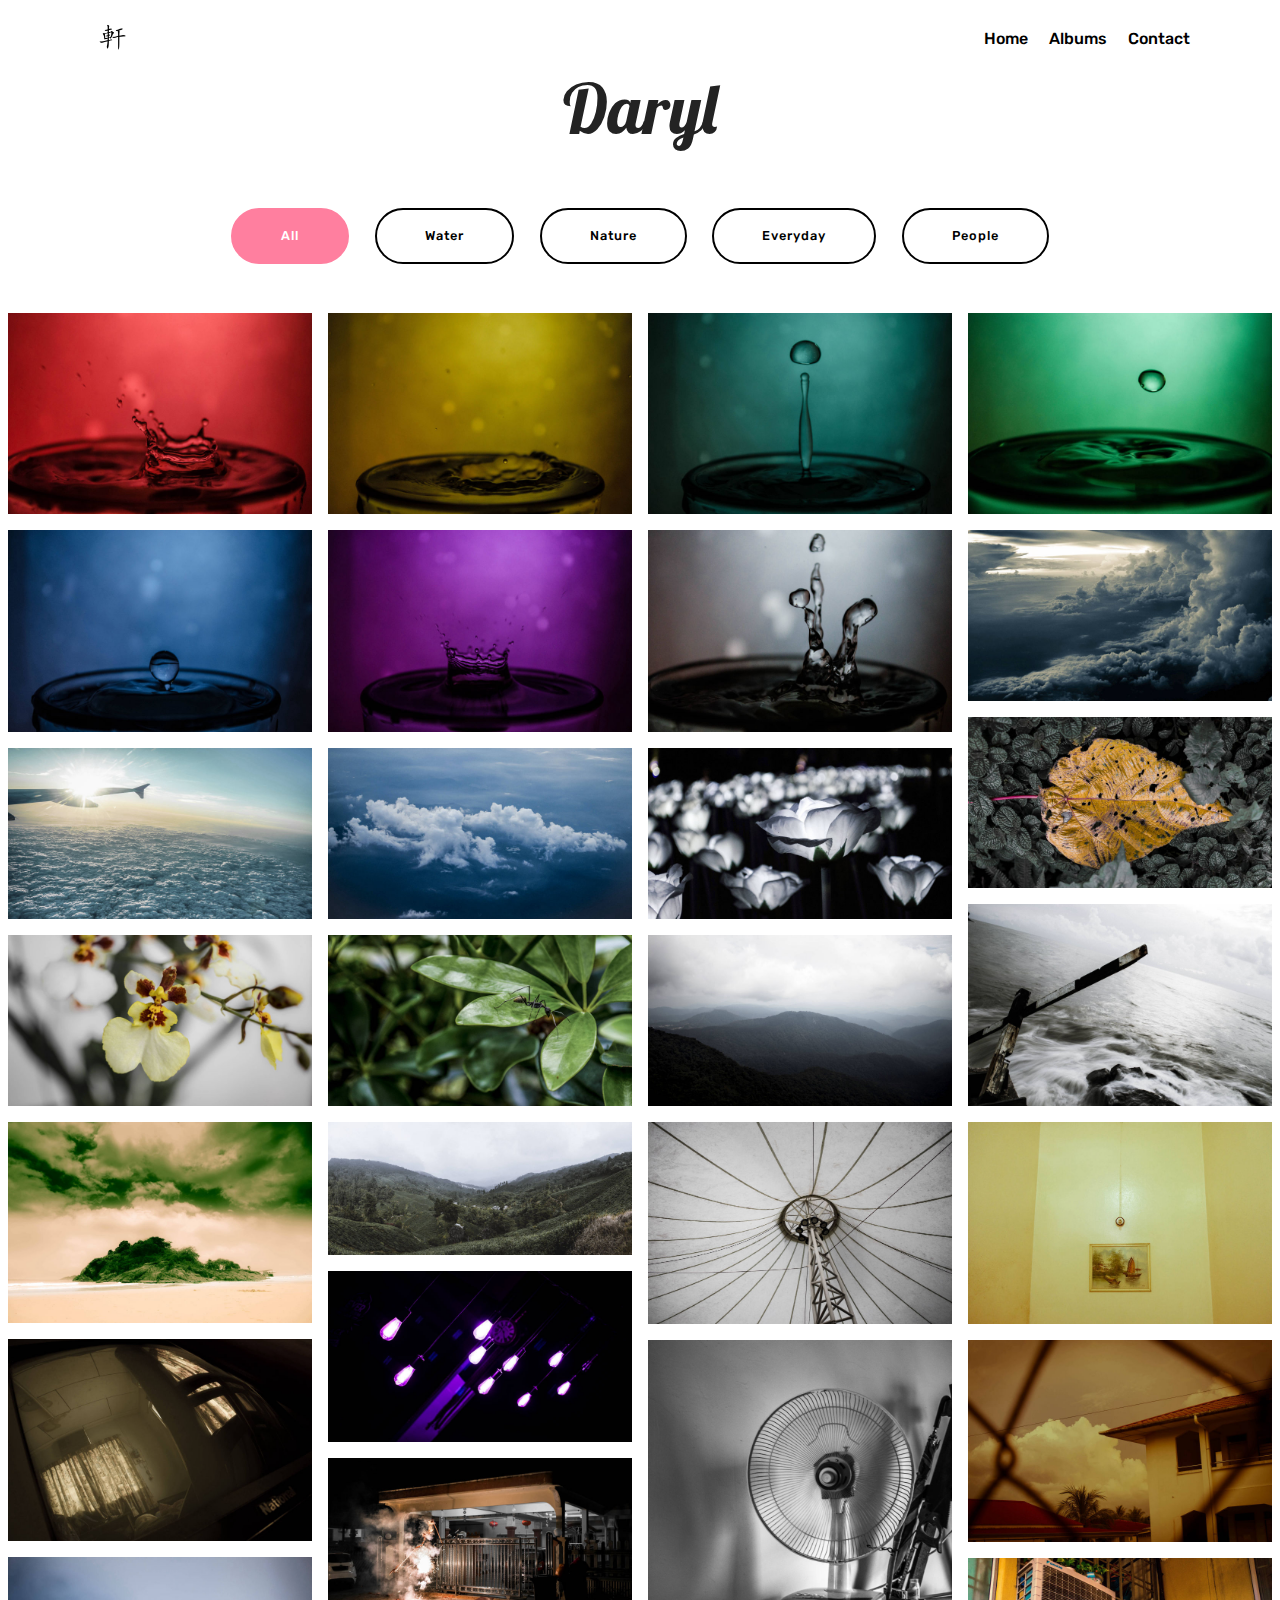
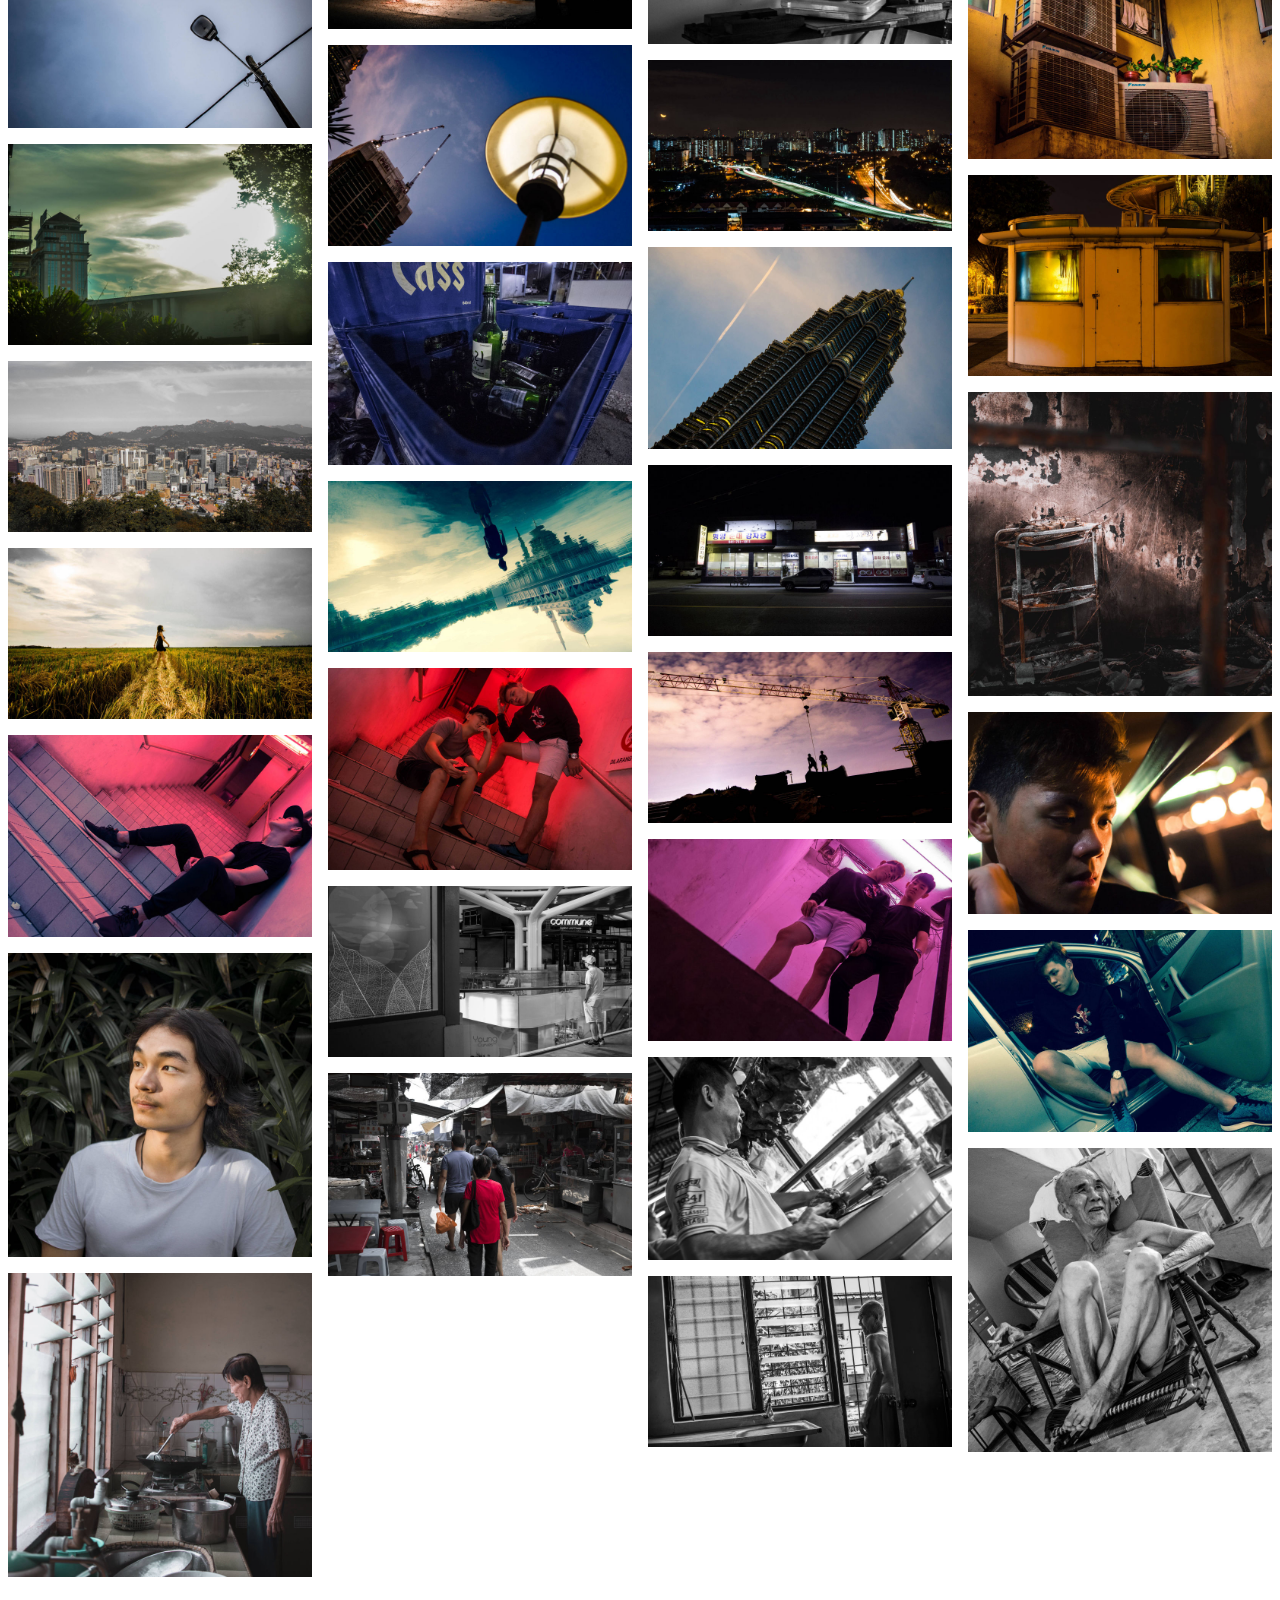
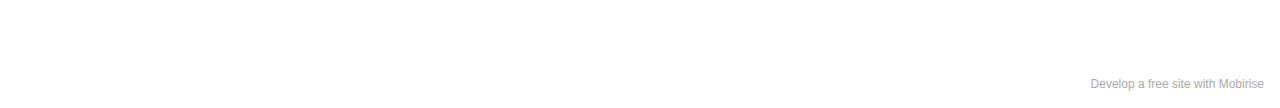
==== page1.html @ a0992d60 "create github pages" ====
<!DOCTYPE html>
<html  >
<head>
  <!-- Site made with Mobirise Website Builder v5.5.2, https://mobirise.com -->
  <meta charset="UTF-8">
  <meta http-equiv="X-UA-Compatible" content="IE=edge">
  <meta name="generator" content="Mobirise v5.5.2, mobirise.com">
  <meta name="viewport" content="width=device-width, initial-scale=1, minimum-scale=1">
  <link rel="shortcut icon" href="assets/images/-122x113.png" type="image/x-icon">
  <meta name="description" content="Web Page Maker Description">
  
  
  <title>Albums</title>
  <link rel="stylesheet" href="assets/web/assets/mobirise-icons/mobirise-icons.css">
  <link rel="stylesheet" href="assets/bootstrap/css/bootstrap.min.css">
  <link rel="stylesheet" href="assets/bootstrap/css/bootstrap-grid.min.css">
  <link rel="stylesheet" href="assets/bootstrap/css/bootstrap-reboot.min.css">
  <link rel="stylesheet" href="assets/tether/tether.min.css">
  <link rel="stylesheet" href="assets/dropdown/css/style.css">
  <link rel="stylesheet" href="assets/theme/css/style.css">
  <link rel="stylesheet" href="assets/gallery/style.css">
  <link rel="preload" href="https://fonts.googleapis.com/css?family=Lobster:400&display=swap" as="style" onload="this.onload=null;this.rel='stylesheet'">
  <noscript><link rel="stylesheet" href="https://fonts.googleapis.com/css?family=Lobster:400&display=swap"></noscript>
  <link rel="preload" href="https://fonts.googleapis.com/css?family=Rubik:300,400,500,600,700,800,900,300i,400i,500i,600i,700i,800i,900i&display=swap" as="style" onload="this.onload=null;this.rel='stylesheet'">
  <noscript><link rel="stylesheet" href="https://fonts.googleapis.com/css?family=Rubik:300,400,500,600,700,800,900,300i,400i,500i,600i,700i,800i,900i&display=swap"></noscript>
  <link rel="preload" as="style" href="assets/mobirise/css/mbr-additional.css"><link rel="stylesheet" href="assets/mobirise/css/mbr-additional.css" type="text/css">
  
  
  
  
</head>
<body>
  
  <section class="menu cid-r6WWz1wnsI" once="menu" id="menu2-q">

    

    <nav class="navbar navbar-expand beta-menu navbar-dropdown align-items-center navbar-toggleable-sm">
        <button class="navbar-toggler navbar-toggler-right" type="button" data-toggle="collapse" data-target="#navbarSupportedContent" aria-controls="navbarSupportedContent" aria-expanded="false" aria-label="Toggle navigation">
            <div class="hamburger">
                <span></span>
                <span></span>
                <span></span>
                <span></span>
            </div>
        </button>
        <div class="menu-logo">
            <div class="navbar-brand">
                <span class="navbar-logo">
                    <a href="index.html">
                        <img src="assets/images/-122x113.png" alt="Mobirise" title="" style="height: 3.8rem;">
                    </a>
                </span>
                
            </div>
        </div>
        <div class="collapse navbar-collapse" id="navbarSupportedContent">
            <ul class="navbar-nav nav-dropdown nav-right" data-app-modern-menu="true"><li class="nav-item">
                    <a class="nav-link link text-black display-4" href="index.html">Home</a>
                </li><li class="nav-item"><a class="nav-link link text-black display-4" href="page1.html">Albums
                    </a></li>
                <li class="nav-item">
                    <a class="nav-link link text-black display-4" href="page2.html">Contact</a>
                </li></ul>
            
        </div>
    </nav>
</section>

<section class="mbr-section content4 cid-r7pQ9G5FJY" id="content4-1c">

    

    <div class="container">
        <div class="media-container-row">
            <div class="title col-12 col-md-8">
                <h2 class="align-center pb-3 mbr-fonts-style display-1">
                    Daryl
                </h2>
                
                
            </div>
        </div>
    </div>
</section>

<section class="mbr-gallery mbr-slider-carousel cid-r7oYXwmNiK" id="gallery2-10">

    

    <div>
        <div><!-- Filter --><div class="mbr-gallery-filter container gallery-filter-active"><ul buttons="0"><li class="mbr-gallery-filter-all active"><a class="btn btn-md btn-black-outline display-7" href="">All</a></li></ul></div><!-- Gallery --><div class="mbr-gallery-row"><div class="mbr-gallery-layout-default"><div><div><div class="mbr-gallery-item mbr-gallery-item--p1" data-video-url="false" data-tags="Water"><div href="#lb-gallery2-10" data-slide-to="0" data-bs-slide-to="0" data-toggle="modal" data-bs-toggle="modal"><img src="assets/images/water-1-2000x1325-800x530.jpg" alt="" title=""><span class="icon-focus"></span></div></div><div class="mbr-gallery-item mbr-gallery-item--p1" data-video-url="false" data-tags="Water"><div href="#lb-gallery2-10" data-slide-to="1" data-bs-slide-to="1" data-toggle="modal" data-bs-toggle="modal"><img src="assets/images/water-2-2000x1325-800x530.jpg" alt="" title=""><span class="icon-focus"></span></div></div><div class="mbr-gallery-item mbr-gallery-item--p1" data-video-url="false" data-tags="Water"><div href="#lb-gallery2-10" data-slide-to="2" data-bs-slide-to="2" data-toggle="modal" data-bs-toggle="modal"><img src="assets/images/waterpic-4-2000x1325-800x530.jpg" alt="" title=""><span class="icon-focus"></span></div></div><div class="mbr-gallery-item mbr-gallery-item--p1" data-video-url="false" data-tags="Water"><div href="#lb-gallery2-10" data-slide-to="3" data-bs-slide-to="3" data-toggle="modal" data-bs-toggle="modal"><img src="assets/images/water-3-2000x1325-800x530.jpg" alt="" title=""><span class="icon-focus"></span></div></div><div class="mbr-gallery-item mbr-gallery-item--p1" data-video-url="false" data-tags="Water"><div href="#lb-gallery2-10" data-slide-to="4" data-bs-slide-to="4" data-toggle="modal" data-bs-toggle="modal"><img src="assets/images/waterpic-5-2000x1325-800x530.jpg" alt="" title=""><span class="icon-focus"></span></div></div><div class="mbr-gallery-item mbr-gallery-item--p1" data-video-url="false" data-tags="Water"><div href="#lb-gallery2-10" data-slide-to="5" data-bs-slide-to="5" data-toggle="modal" data-bs-toggle="modal"><img src="assets/images/water-6-2000x1325-800x530.jpg" alt="" title=""><span class="icon-focus"></span></div></div><div class="mbr-gallery-item mbr-gallery-item--p1" data-video-url="false" data-tags="Water"><div href="#lb-gallery2-10" data-slide-to="6" data-bs-slide-to="6" data-toggle="modal" data-bs-toggle="modal"><img src="assets/images/water-7-2000x1325-800x530.jpg" alt="" title=""><span class="icon-focus"></span></div></div><div class="mbr-gallery-item mbr-gallery-item--p1" data-video-url="false" data-tags="Nature"><div href="#lb-gallery2-10" data-slide-to="7" data-bs-slide-to="7" data-toggle="modal" data-bs-toggle="modal"><img src="assets/images/cloud-3-2000x1125-800x450.jpg" alt="" title=""><span class="icon-focus"></span></div></div><div class="mbr-gallery-item mbr-gallery-item--p1" data-video-url="false" data-tags="Nature"><div href="#lb-gallery2-10" data-slide-to="8" data-bs-slide-to="8" data-toggle="modal" data-bs-toggle="modal"><img src="assets/images/cloud-1-2000x1125-800x450.jpg" alt="" title=""><span class="icon-focus"></span></div></div><div class="mbr-gallery-item mbr-gallery-item--p1" data-video-url="false" data-tags="Nature"><div href="#lb-gallery2-10" data-slide-to="9" data-bs-slide-to="9" data-toggle="modal" data-bs-toggle="modal"><img src="assets/images/cloud-2-2000x1125-800x450.jpg" alt="" title=""><span class="icon-focus"></span></div></div><div class="mbr-gallery-item mbr-gallery-item--p1" data-video-url="false" data-tags="Nature"><div href="#lb-gallery2-10" data-slide-to="10" data-bs-slide-to="10" data-toggle="modal" data-bs-toggle="modal"><img src="assets/images/flower-1-2000x1125-800x450.jpg" alt="" title=""><span class="icon-focus"></span></div></div><div class="mbr-gallery-item mbr-gallery-item--p1" data-video-url="false" data-tags="Nature"><div href="#lb-gallery2-10" data-slide-to="11" data-bs-slide-to="11" data-toggle="modal" data-bs-toggle="modal"><img src="assets/images/flower-4-2000x1125-800x450.jpg" alt="" title=""><span class="icon-focus"></span></div></div><div class="mbr-gallery-item mbr-gallery-item--p1" data-video-url="false" data-tags="Nature"><div href="#lb-gallery2-10" data-slide-to="12" data-bs-slide-to="12" data-toggle="modal" data-bs-toggle="modal"><img src="assets/images/flower-3-2000x1125-800x450.jpg" alt="" title=""><span class="icon-focus"></span></div></div><div class="mbr-gallery-item mbr-gallery-item--p1" data-video-url="false" data-tags="Nature"><div href="#lb-gallery2-10" data-slide-to="13" data-bs-slide-to="13" data-toggle="modal" data-bs-toggle="modal"><img src="assets/images/flower-2-2000x1125-800x450.jpg" alt="" title=""><span class="icon-focus"></span></div></div><div class="mbr-gallery-item mbr-gallery-item--p1" data-video-url="false" data-tags="Nature"><div href="#lb-gallery2-10" data-slide-to="14" data-bs-slide-to="14" data-toggle="modal" data-bs-toggle="modal"><img src="assets/images/genting-53-2000x1125-800x450.jpg" alt="" title=""><span class="icon-focus"></span></div></div><div class="mbr-gallery-item mbr-gallery-item--p1" data-video-url="false" data-tags="Nature"><div href="#lb-gallery2-10" data-slide-to="15" data-bs-slide-to="15" data-toggle="modal" data-bs-toggle="modal"><img src="assets/images/tanjung-8-2000x1325-800x530.jpg" alt="" title=""><span class="icon-focus"></span></div></div><div class="mbr-gallery-item mbr-gallery-item--p1" data-video-url="false" data-tags="Nature"><div href="#lb-gallery2-10" data-slide-to="16" data-bs-slide-to="16" data-toggle="modal" data-bs-toggle="modal"><img src="assets/images/redang-12-2000x1325-800x530.jpg" alt="" title=""><span class="icon-focus"></span></div></div><div class="mbr-gallery-item mbr-gallery-item--p1" data-video-url="false" data-tags="Nature"><div href="#lb-gallery2-10" data-slide-to="17" data-bs-slide-to="17" data-toggle="modal" data-bs-toggle="modal"><img src="assets/images/genting-4-2000x875-800x350.jpg" alt="" title=""><span class="icon-focus"></span></div></div><div class="mbr-gallery-item mbr-gallery-item--p1" data-video-url="false" data-tags="Everyday"><div href="#lb-gallery2-10" data-slide-to="18" data-bs-slide-to="18" data-toggle="modal" data-bs-toggle="modal"><img src="assets/images/genting-68-2000x1333-800x533.jpg" alt="" title=""><span class="icon-focus"></span></div></div><div class="mbr-gallery-item mbr-gallery-item--p1" data-video-url="false" data-tags="Everyday"><div href="#lb-gallery2-10" data-slide-to="19" data-bs-slide-to="19" data-toggle="modal" data-bs-toggle="modal"><img src="assets/images/random-10-2000x1333-800x533.jpg" alt="" title=""><span class="icon-focus"></span></div></div><div class="mbr-gallery-item mbr-gallery-item--p1" data-video-url="false" data-tags="Everyday"><div href="#lb-gallery2-10" data-slide-to="20" data-bs-slide-to="20" data-toggle="modal" data-bs-toggle="modal"><img src="assets/images/night-21-2000x1325-800x530.jpg" alt="" title=""><span class="icon-focus"></span></div></div><div class="mbr-gallery-item mbr-gallery-item--p1" data-video-url="false" data-tags="Everyday"><div href="#lb-gallery2-10" data-slide-to="21" data-bs-slide-to="21" data-toggle="modal" data-bs-toggle="modal"><img src="assets/images/night-potraits-2-2000x1124-800x450.jpg" alt="" title=""><span class="icon-focus"></span></div></div><div class="mbr-gallery-item mbr-gallery-item--p1" data-video-url="false" data-tags="Everyday"><div href="#lb-gallery2-10" data-slide-to="22" data-bs-slide-to="22" data-toggle="modal" data-bs-toggle="modal"><img src="assets/images/cny2018-110-2000x2000-800x800.jpg" alt="" title=""><span class="icon-focus"></span></div></div><div class="mbr-gallery-item mbr-gallery-item--p1" data-video-url="false" data-tags="Everyday"><div href="#lb-gallery2-10" data-slide-to="23" data-bs-slide-to="23" data-toggle="modal" data-bs-toggle="modal"><img src="assets/images/basketball-37-2000x1325-800x530.jpg" alt="" title=""><span class="icon-focus"></span></div></div><div class="mbr-gallery-item mbr-gallery-item--p1" data-video-url="false" data-tags="Everyday"><div href="#lb-gallery2-10" data-slide-to="24" data-bs-slide-to="24" data-toggle="modal" data-bs-toggle="modal"><img src="assets/images/cny2018-117-2000x1125-800x450.jpg" alt="" title=""><span class="icon-focus"></span></div></div><div class="mbr-gallery-item mbr-gallery-item--p1" data-video-url="false" data-tags="Everyday"><div href="#lb-gallery2-10" data-slide-to="25" data-bs-slide-to="25" data-toggle="modal" data-bs-toggle="modal"><img src="assets/images/cny2018-120-2000x1125-800x450.jpg" alt="" title=""><span class="icon-focus"></span></div></div><div class="mbr-gallery-item mbr-gallery-item--p1" data-video-url="false" data-tags="Everyday"><div href="#lb-gallery2-10" data-slide-to="26" data-bs-slide-to="26" data-toggle="modal" data-bs-toggle="modal"><img src="assets/images/img-5264-2000x1125-800x450.jpg" alt="" title=""><span class="icon-focus"></span></div></div><div class="mbr-gallery-item mbr-gallery-item--p1" data-video-url="false" data-tags="Everyday"><div href="#lb-gallery2-10" data-slide-to="27" data-bs-slide-to="27" data-toggle="modal" data-bs-toggle="modal"><img src="assets/images/img-5279-2000x1325-800x530.jpg" alt="" title=""><span class="icon-focus"></span></div></div><div class="mbr-gallery-item mbr-gallery-item--p1" data-video-url="false" data-tags="Everyday"><div href="#lb-gallery2-10" data-slide-to="28" data-bs-slide-to="28" data-toggle="modal" data-bs-toggle="modal"><img src="assets/images/klcc-2-2000x1325-800x530.jpg" alt="" title=""><span class="icon-focus"></span></div></div><div class="mbr-gallery-item mbr-gallery-item--p1" data-video-url="false" data-tags="Everyday"><div href="#lb-gallery2-10" data-slide-to="29" data-bs-slide-to="29" data-toggle="modal" data-bs-toggle="modal"><img src="assets/images/klcc-4-2000x1325-800x530.jpg" alt="" title=""><span class="icon-focus"></span></div></div><div class="mbr-gallery-item mbr-gallery-item--p1" data-video-url="false" data-tags="Everyday"><div href="#lb-gallery2-10" data-slide-to="30" data-bs-slide-to="30" data-toggle="modal" data-bs-toggle="modal"><img src="assets/images/klcc-6-2000x1325-800x530.jpg" alt="" title=""><span class="icon-focus"></span></div></div><div class="mbr-gallery-item mbr-gallery-item--p1" data-video-url="false" data-tags="Everyday"><div href="#lb-gallery2-10" data-slide-to="31" data-bs-slide-to="31" data-toggle="modal" data-bs-toggle="modal"><img src="assets/images/putrajaya-8-2000x1325-800x530.jpg" alt="" title=""><span class="icon-focus"></span></div></div><div class="mbr-gallery-item mbr-gallery-item--p1" data-video-url="false" data-tags="Everyday"><div href="#lb-gallery2-10" data-slide-to="32" data-bs-slide-to="32" data-toggle="modal" data-bs-toggle="modal"><img src="assets/images/korea-1-of-1-2000x1125-800x450.jpg" alt="" title=""><span class="icon-focus"></span></div></div><div class="mbr-gallery-item mbr-gallery-item--p1" data-video-url="false" data-tags="Everyday"><div href="#lb-gallery2-10" data-slide-to="33" data-bs-slide-to="33" data-toggle="modal" data-bs-toggle="modal"><img src="assets/images/wmd-2018-14-2000x1333-800x533.jpg" alt="" title=""><span class="icon-focus"></span></div></div><div class="mbr-gallery-item mbr-gallery-item--p1" data-video-url="false" data-tags="Everyday"><div href="#lb-gallery2-10" data-slide-to="34" data-bs-slide-to="34" data-toggle="modal" data-bs-toggle="modal"><img src="assets/images/wmd-2018-13-2000x1125-800x450.jpg" alt="" title=""><span class="icon-focus"></span></div></div><div class="mbr-gallery-item mbr-gallery-item--p1" data-video-url="false" data-tags="Everyday"><div href="#lb-gallery2-10" data-slide-to="35" data-bs-slide-to="35" data-toggle="modal" data-bs-toggle="modal"><img src="assets/images/red-7-cr-2000x2000-800x800.jpg" alt="" title=""><span class="icon-focus"></span></div></div><div class="mbr-gallery-item mbr-gallery-item--p1" data-video-url="false" data-tags="People"><div href="#lb-gallery2-10" data-slide-to="36" data-bs-slide-to="36" data-toggle="modal" data-bs-toggle="modal"><img src="assets/images/sunset-40d0-2000x1125-800x450.jpg" alt="" title=""><span class="icon-focus"></span></div></div><div class="mbr-gallery-item mbr-gallery-item--p1" data-video-url="false" data-tags="People"><div href="#lb-gallery2-10" data-slide-to="37" data-bs-slide-to="37" data-toggle="modal" data-bs-toggle="modal"><img src="assets/images/putrajaya-12-2000x1125-800x450.jpg" alt="" title=""><span class="icon-focus"></span></div></div><div class="mbr-gallery-item mbr-gallery-item--p1" data-video-url="false" data-tags="People"><div href="#lb-gallery2-10" data-slide-to="38" data-bs-slide-to="38" data-toggle="modal" data-bs-toggle="modal"><img src="assets/images/explore-1-of-11-2000x1125-800x450.jpg" alt="" title=""><span class="icon-focus"></span></div></div><div class="mbr-gallery-item mbr-gallery-item--p1" data-video-url="false" data-tags="People"><div href="#lb-gallery2-10" data-slide-to="39" data-bs-slide-to="39" data-toggle="modal" data-bs-toggle="modal"><img src="assets/images/chai-2-2000x1325-800x530.jpg" alt="" title=""><span class="icon-focus"></span></div></div><div class="mbr-gallery-item mbr-gallery-item--p1" data-video-url="false" data-tags="People"><div href="#lb-gallery2-10" data-slide-to="40" data-bs-slide-to="40" data-toggle="modal" data-bs-toggle="modal"><img src="assets/images/random-2-2000x1333-800x533.jpg" alt="" title=""><span class="icon-focus"></span></div></div><div class="mbr-gallery-item mbr-gallery-item--p1" data-video-url="false" data-tags="People"><div href="#lb-gallery2-10" data-slide-to="41" data-bs-slide-to="41" data-toggle="modal" data-bs-toggle="modal"><img src="assets/images/random-9-2000x1333-800x533.jpg" alt="" title=""><span class="icon-focus"></span></div></div><div class="mbr-gallery-item mbr-gallery-item--p1" data-video-url="false" data-tags="People"><div href="#lb-gallery2-10" data-slide-to="42" data-bs-slide-to="42" data-toggle="modal" data-bs-toggle="modal"><img src="assets/images/random-8-2000x1333-800x533.jpg" alt="" title=""><span class="icon-focus"></span></div></div><div class="mbr-gallery-item mbr-gallery-item--p1" data-video-url="false" data-tags="People"><div href="#lb-gallery2-10" data-slide-to="43" data-bs-slide-to="43" data-toggle="modal" data-bs-toggle="modal"><img src="assets/images/random-6-2000x1333-800x533.jpg" alt="" title=""><span class="icon-focus"></span></div></div><div class="mbr-gallery-item mbr-gallery-item--p1" data-video-url="false" data-tags="People"><div href="#lb-gallery2-10" data-slide-to="44" data-bs-slide-to="44" data-toggle="modal" data-bs-toggle="modal"><img src="assets/images/angkasa-4-2000x2000-800x800.jpg" alt="" title=""><span class="icon-focus"></span></div></div><div class="mbr-gallery-item mbr-gallery-item--p1" data-video-url="false" data-tags="People"><div href="#lb-gallery2-10" data-slide-to="45" data-bs-slide-to="45" data-toggle="modal" data-bs-toggle="modal"><img src="assets/images/direction-7-2000x1125-800x450.jpg" alt="" title=""><span class="icon-focus"></span></div></div><div class="mbr-gallery-item mbr-gallery-item--p1" data-video-url="false" data-tags="People"><div href="#lb-gallery2-10" data-slide-to="46" data-bs-slide-to="46" data-toggle="modal" data-bs-toggle="modal"><img src="assets/images/cny2018-24-2000x1333-800x533.jpg" alt="" title=""><span class="icon-focus"></span></div></div><div class="mbr-gallery-item mbr-gallery-item--p1" data-video-url="false" data-tags="People"><div href="#lb-gallery2-10" data-slide-to="47" data-bs-slide-to="47" data-toggle="modal" data-bs-toggle="modal"><img src="assets/images/cny2018-106-cr-2000x2000-800x800.jpg" alt="" title=""><span class="icon-focus"></span></div></div><div class="mbr-gallery-item mbr-gallery-item--p1" data-video-url="false" data-tags="People"><div href="#lb-gallery2-10" data-slide-to="48" data-bs-slide-to="48" data-toggle="modal" data-bs-toggle="modal"><img src="assets/images/red-6-cr-2000x2000-800x800.jpg" alt="" title=""><span class="icon-focus"></span></div></div><div class="mbr-gallery-item mbr-gallery-item--p1" data-video-url="false" data-tags="People"><div href="#lb-gallery2-10" data-slide-to="49" data-bs-slide-to="49" data-toggle="modal" data-bs-toggle="modal"><img src="assets/images/grandmom-14-2000x1333-800x533.jpg" alt="" title=""><span class="icon-focus"></span></div></div><div class="mbr-gallery-item mbr-gallery-item--p1" data-video-url="false" data-tags="People"><div href="#lb-gallery2-10" data-slide-to="50" data-bs-slide-to="50" data-toggle="modal" data-bs-toggle="modal"><img src="assets/images/cny2018-107-2000x1125-800x450.jpg" alt="" title=""><span class="icon-focus"></span></div></div></div></div><div class="clearfix"></div></div></div><!-- Lightbox --><div data-app-prevent-settings="" class="mbr-slider modal fade carousel slide" tabindex="-1" data-keyboard="true" data-bs-keyboard="true" data-interval="false" data-bs-interval="false" id="lb-gallery2-10"><div class="modal-dialog"><div class="modal-content"><div class="modal-body"><div class="carousel-inner"><div class="carousel-item"><img src="assets/images/water-1-2000x1325.jpg" alt="" title=""></div><div class="carousel-item"><img src="assets/images/water-2-2000x1325.jpg" alt="" title=""></div><div class="carousel-item"><img src="assets/images/waterpic-4-2000x1325.jpg" alt="" title=""></div><div class="carousel-item"><img src="assets/images/water-3-2000x1325.jpg" alt="" title=""></div><div class="carousel-item"><img src="assets/images/waterpic-5-2000x1325.jpg" alt="" title=""></div><div class="carousel-item"><img src="assets/images/water-6-2000x1325.jpg" alt="" title=""></div><div class="carousel-item"><img src="assets/images/water-7-2000x1325.jpg" alt="" title=""></div><div class="carousel-item"><img src="assets/images/cloud-3-2000x1125.jpg" alt="" title=""></div><div class="carousel-item"><img src="assets/images/cloud-1-2000x1125.jpg" alt="" title=""></div><div class="carousel-item"><img src="assets/images/cloud-2-2000x1125.jpg" alt="" title=""></div><div class="carousel-item"><img src="assets/images/flower-1-2000x1125.jpg" alt="" title=""></div><div class="carousel-item"><img src="assets/images/flower-4-2000x1125.jpg" alt="" title=""></div><div class="carousel-item"><img src="assets/images/flower-3-2000x1125.jpg" alt="" title=""></div><div class="carousel-item"><img src="assets/images/flower-2-2000x1125.jpg" alt="" title=""></div><div class="carousel-item"><img src="assets/images/genting-53-2000x1125.jpg" alt="" title=""></div><div class="carousel-item"><img src="assets/images/tanjung-8-2000x1325.jpg" alt="" title=""></div><div class="carousel-item"><img src="assets/images/redang-12-2000x1325.jpg" alt="" title=""></div><div class="carousel-item"><img src="assets/images/genting-4-2000x875.jpg" alt="" title=""></div><div class="carousel-item"><img src="assets/images/genting-68-2000x1333.jpg" alt="" title=""></div><div class="carousel-item"><img src="assets/images/random-10-2000x1333.jpg" alt="" title=""></div><div class="carousel-item"><img src="assets/images/night-21-2000x1325.jpg" alt="" title=""></div><div class="carousel-item"><img src="assets/images/night-potraits-2-2000x1124.jpg" alt="" title=""></div><div class="carousel-item"><img src="assets/images/cny2018-110-2000x2000.jpg" alt="" title=""></div><div class="carousel-item"><img src="assets/images/basketball-37-2000x1325.jpg" alt="" title=""></div><div class="carousel-item"><img src="assets/images/cny2018-117-2000x1125.jpg" alt="" title=""></div><div class="carousel-item"><img src="assets/images/cny2018-120-2000x1125.jpg" alt="" title=""></div><div class="carousel-item"><img src="assets/images/img-5264-2000x1125.jpg" alt="" title=""></div><div class="carousel-item"><img src="assets/images/img-5279-2000x1325.jpg" alt="" title=""></div><div class="carousel-item"><img src="assets/images/klcc-2-2000x1325.jpg" alt="" title=""></div><div class="carousel-item"><img src="assets/images/klcc-4-2000x1325.jpg" alt="" title=""></div><div class="carousel-item"><img src="assets/images/klcc-6-2000x1325.jpg" alt="" title=""></div><div class="carousel-item"><img src="assets/images/putrajaya-8-2000x1325.jpg" alt="" title=""></div><div class="carousel-item"><img src="assets/images/korea-1-of-1-2000x1125.jpg" alt="" title=""></div><div class="carousel-item"><img src="assets/images/wmd-2018-14-2000x1333.jpg" alt="" title=""></div><div class="carousel-item"><img src="assets/images/wmd-2018-13-2000x1125.jpg" alt="" title=""></div><div class="carousel-item"><img src="assets/images/red-7-cr-2000x2000.jpg" alt="" title=""></div><div class="carousel-item"><img src="assets/images/sunset-40d0-2000x1125.jpg" alt="" title=""></div><div class="carousel-item"><img src="assets/images/putrajaya-12-2000x1125.jpg" alt="" title=""></div><div class="carousel-item"><img src="assets/images/explore-1-of-11-2000x1125.jpg" alt="" title=""></div><div class="carousel-item"><img src="assets/images/chai-2-2000x1325.jpg" alt="" title=""></div><div class="carousel-item"><img src="assets/images/random-2-2000x1333.jpg" alt="" title=""></div><div class="carousel-item"><img src="assets/images/random-9-2000x1333.jpg" alt="" title=""></div><div class="carousel-item"><img src="assets/images/random-8-2000x1333.jpg" alt="" title=""></div><div class="carousel-item"><img src="assets/images/random-6-2000x1333.jpg" alt="" title=""></div><div class="carousel-item"><img src="assets/images/angkasa-4-2000x2000.jpg" alt="" title=""></div><div class="carousel-item"><img src="assets/images/direction-7-2000x1125.jpg" alt="" title=""></div><div class="carousel-item"><img src="assets/images/cny2018-24-2000x1333.jpg" alt="" title=""></div><div class="carousel-item"><img src="assets/images/cny2018-106-cr-2000x2000.jpg" alt="" title=""></div><div class="carousel-item"><img src="assets/images/red-6-cr-2000x2000.jpg" alt="" title=""></div><div class="carousel-item"><img src="assets/images/grandmom-14-2000x1333.jpg" alt="" title=""></div><div class="carousel-item active"><img src="assets/images/cny2018-107-2000x1125.jpg" alt="" title=""></div></div><a class="carousel-control carousel-control-prev" role="button" data-slide="prev" data-bs-slide="prev" href="#lb-gallery2-10"><span class="mbri-left mbr-iconfont" aria-hidden="true"></span><span class="sr-only visually-hidden">Previous</span></a><a class="carousel-control carousel-control-next" role="button" data-slide="next" data-bs-slide="next" href="#lb-gallery2-10"><span class="mbri-right mbr-iconfont" aria-hidden="true"></span><span class="sr-only visually-hidden">Next</span></a><a class="close" href="#" role="button" data-dismiss="modal" data-bs-dismiss="modal"><span class="sr-only visually-hidden">Close</span></a></div></div></div></div></div>
    </div>

</section><section style="background-color: #fff; font-family: -apple-system, BlinkMacSystemFont, 'Segoe UI', 'Roboto', 'Helvetica Neue', Arial, sans-serif; color:#aaa; font-size:12px; padding: 0; align-items: center; display: flex;"><a href="https://mobirise.site/j" style="flex: 1 1; height: 3rem; padding-left: 1rem;"></a><p style="flex: 0 0 auto; margin:0; padding-right:1rem;">Develop a free <a href="https://mobirise.site/y" style="color:#aaa;">site</a> with Mobirise</p></section><script src="assets/popper/popper.min.js"></script>  <script src="assets/web/assets/jquery/jquery.min.js"></script>  <script src="assets/bootstrap/js/bootstrap.min.js"></script>  <script src="assets/tether/tether.min.js"></script>  <script src="assets/smoothscroll/smooth-scroll.js"></script>  <script src="assets/dropdown/js/nav-dropdown.js"></script>  <script src="assets/dropdown/js/navbar-dropdown.js"></script>  <script src="assets/touchswipe/jquery.touch-swipe.min.js"></script>  <script src="assets/masonry/masonry.pkgd.min.js"></script>  <script src="assets/imagesloaded/imagesloaded.pkgd.min.js"></script>  <script src="assets/bootstrapcarouselswipe/bootstrap-carousel-swipe.js"></script>  <script src="assets/vimeoplayer/jquery.mb.vimeo_player.js"></script>  <script src="assets/theme/js/script.js"></script>  <script src="assets/gallery/player.min.js"></script>  <script src="assets/gallery/script.js"></script>  <script src="assets/slidervideo/script.js"></script>  
  
  
</body>
</html>
---- assets/web/assets/mobirise-icons/mobirise-icons.css ----
@font-face {
  font-family: 'MobiriseIcons';
  src:  url('mobirise-icons.eot?spat4u');
  src:  url('mobirise-icons.eot?spat4u#iefix') format('embedded-opentype'),
    url('mobirise-icons.ttf?spat4u') format('truetype'),
    url('mobirise-icons.woff?spat4u') format('woff'),
    url('mobirise-icons.svg?spat4u#MobiriseIcons') format('svg');
  font-weight: normal;
  font-style: normal;
  font-display: swap;
}

[class^="mbri-"], [class*=" mbri-"] {
  /* use !important to prevent issues with browser extensions that change fonts */
  font-family: MobiriseIcons !important;
  speak: none;
  font-style: normal;
  font-weight: normal;
  font-variant: normal;
  text-transform: none;
  line-height: 1;

  /* Better Font Rendering =========== */
  -webkit-font-smoothing: antialiased;
  -moz-osx-font-smoothing: grayscale;
}

.mbri-add-submenu:before {
  content: "\e900";
}
.mbri-alert:before {
  content: "\e901";
}
.mbri-align-center:before {
  content: "\e902";
}
.mbri-align-justify:before {
  content: "\e903";
}
.mbri-align-left:before {
  content: "\e904";
}
.mbri-align-right:before {
  content: "\e905";
}
.mbri-android:before {
  content: "\e906";
}
.mbri-apple:before {
  content: "\e907";
}
.mbri-arrow-down:before {
  content: "\e908";
}
.mbri-arrow-next:before {
  content: "\e909";
}
.mbri-arrow-prev:before {
  content: "\e90a";
}
.mbri-arrow-up:before {
  content: "\e90b";
}
.mbri-bold:before {
  content: "\e90c";
}
.mbri-bookmark:before {
  content: "\e90d";
}
.mbri-bootstrap:before {
  content: "\e90e";
}
.mbri-briefcase:before {
  content: "\e90f";
}
.mbri-browse:before {
  content: "\e910";
}
.mbri-bulleted-list:before {
  content: "\e911";
}
.mbri-calendar:before {
  content: "\e912";
}
.mbri-camera:before {
  content: "\e913";
}
.mbri-cart-add:before {
  content: "\e914";
}
.mbri-cart-full:before {
  content: "\e915";
}
.mbri-cash:before {
  content: "\e916";
}
.mbri-change-style:before {
  content: "\e917";
}
.mbri-chat:before {
  content: "\e918";
}
.mbri-clock:before {
  content: "\e919";
}
.mbri-close:before {
  content: "\e91a";
}
.mbri-cloud:before {
  content: "\e91b";
}
.mbri-code:before {
  content: "\e91c";
}
.mbri-contact-form:before {
  content: "\e91d";
}
.mbri-credit-card:before {
  content: "\e91e";
}
.mbri-cursor-click:before {
  content: "\e91f";
}
.mbri-cust-feedback:before {
  content: "\e920";
}
.mbri-database:before {
  content: "\e921";
}
.mbri-delivery:before {
  content: "\e922";
}
.mbri-desktop:before {
  content: "\e923";
}
.mbri-devices:before {
  content: "\e924";
}
.mbri-down:before {
  content: "\e925";
}
.mbri-download:before {
  content: "\e989";
}
.mbri-drag-n-drop:before {
  content: "\e927";
}
.mbri-drag-n-drop2:before {
  content: "\e928";
}
.mbri-edit:before {
  content: "\e929";
}
.mbri-edit2:before {
  content: "\e92a";
}
.mbri-error:before {
  content: "\e92b";
}
.mbri-extension:before {
  content: "\e92c";
}
.mbri-features:before {
  content: "\e92d";
}
.mbri-file:before {
  content: "\e92e";
}
.mbri-flag:before {
  content: "\e92f";
}
.mbri-folder:before {
  content: "\e930";
}
.mbri-gift:before {
  content: "\e931";
}
.mbri-github:before {
  content: "\e932";
}
.mbri-globe:before {
  content: "\e933";
}
.mbri-globe-2:before {
  content: "\e934";
}
.mbri-growing-chart:before {
  content: "\e935";
}
.mbri-hearth:before {
  content: "\e936";
}
.mbri-help:before {
  content: "\e937";
}
.mbri-home:before {
  content: "\e938";
}
.mbri-hot-cup:before {
  content: "\e939";
}
.mbri-idea:before {
  content: "\e93a";
}
.mbri-image-gallery:before {
  content: "\e93b";
}
.mbri-image-slider:before {
  content: "\e93c";
}
.mbri-info:before {
  content: "\e93d";
}
.mbri-italic:before {
  content: "\e93e";
}
.mbri-key:before {
  content: "\e93f";
}
.mbri-laptop:before {
  content: "\e940";
}
.mbri-layers:before {
  content: "\e941";
}
.mbri-left-right:before {
  content: "\e942";
}
.mbri-left:before {
  content: "\e943";
}
.mbri-letter:before {
  content: "\e944";
}
.mbri-like:before {
  content: "\e945";
}
.mbri-link:before {
  content: "\e946";
}
.mbri-lock:before {
  content: "\e947";
}
.mbri-login:before {
  content: "\e948";
}
.mbri-logout:before {
  content: "\e949";
}
.mbri-magic-stick:before {
  content: "\e94a";
}
.mbri-map-pin:before {
  content: "\e94b";
}
.mbri-menu:before {
  content: "\e94c";
}
.mbri-mobile:before {
  content: "\e94d";
}
.mbri-mobile2:before {
  content: "\e94e";
}
.mbri-mobirise:before {
  content: "\e94f";
}
.mbri-more-horizontal:before {
  content: "\e950";
}
.mbri-more-vertical:before {
  content: "\e951";
}
.mbri-music:before {
  content: "\e952";
}
.mbri-new-file:before {
  content: "\e953";
}
.mbri-numbered-list:before {
  content: "\e954";
}
.mbri-opened-folder:before {
  content: "\e955";
}
.mbri-pages:before {
  content: "\e956";
}
.mbri-paper-plane:before {
  content: "\e957";
}
.mbri-paperclip:before {
  content: "\e958";
}
.mbri-photo:before {
  content: "\e959";
}
.mbri-photos:before {
  content: "\e95a";
}
.mbri-pin:before {
  content: "\e95b";
}
.mbri-play:before {
  content: "\e95c";
}
.mbri-plus:before {
  content: "\e95d";
}
.mbri-preview:before {
  content: "\e95e";
}
.mbri-print:before {
  content: "\e95f";
}
.mbri-protect:before {
  content: "\e960";
}
.mbri-question:before {
  content: "\e961";
}
.mbri-quote-left:before {
  content: "\e962";
}
.mbri-quote-right:before {
  content: "\e963";
}
.mbri-refresh:before {
  content: "\e964";
}
.mbri-responsive:before {
  content: "\e965";
}
.mbri-right:before {
  content: "\e966";
}
.mbri-rocket:before {
  content: "\e967";
}
.mbri-sad-face:before {
  content: "\e968";
}
.mbri-sale:before {
  content: "\e969";
}
.mbri-save:before {
  content: "\e96a";
}
.mbri-search:before {
  content: "\e96b";
}
.mbri-setting:before {
  content: "\e96c";
}
.mbri-setting2:before {
  content: "\e96d";
}
.mbri-setting3:before {
  content: "\e96e";
}
.mbri-share:before {
  content: "\e96f";
}
.mbri-shopping-bag:before {
  content: "\e970";
}
.mbri-shopping-basket:before {
  content: "\e971";
}
.mbri-shopping-cart:before {
  content: "\e972";
}
.mbri-sites:before {
  content: "\e973";
}
.mbri-smile-face:before {
  content: "\e974";
}
.mbri-speed:before {
  content: "\e975";
}
.mbri-star:before {
  content: "\e976";
}
.mbri-success:before {
  content: "\e977";
}
.mbri-sun:before {
  content: "\e978";
}
.mbri-sun2:before {
  content: "\e979";
}
.mbri-tablet:before {
  content: "\e97a";
}
.mbri-tablet-vertical:before {
  content: "\e97b";
}
.mbri-target:before {
  content: "\e97c";
}
.mbri-timer:before {
  content: "\e97d";
}
.mbri-to-ftp:before {
  content: "\e97e";
}
.mbri-to-local-drive:before {
  content: "\e97f";
}
.mbri-touch-swipe:before {
  content: "\e980";
}
.mbri-touch:before {
  content: "\e981";
}
.mbri-trash:before {
  content: "\e982";
}
.mbri-underline:before {
  content: "\e983";
}
.mbri-unlink:before {
  content: "\e984";
}
.mbri-unlock:before {
  content: "\e985";
}
.mbri-up-down:before {
  content: "\e986";
}
.mbri-up:before {
  content: "\e987";
}
.mbri-update:before {
  content: "\e988";
}
.mbri-upload:before {
 content: "\e926"; 
}
.mbri-user:before {
  content: "\e98a";
}
.mbri-user2:before {
  content: "\e98b";
}
.mbri-users:before {
  content: "\e98c";
}
.mbri-video:before {
  content: "\e98d";
}
.mbri-video-play:before {
  content: "\e98e";
}
.mbri-watch:before {
  content: "\e98f";
}
.mbri-website-theme:before {
  content: "\e990";
}
.mbri-wifi:before {
  content: "\e991";
}
.mbri-windows:before {
  content: "\e992";
}
.mbri-zoom-out:before {
  content: "\e993";
}
.mbri-redo:before {
  content: "\e994";
}
.mbri-undo:before {
  content: "\e995";
}
---- assets/dropdown/css/style.css ----
.navbar-dropdown {
  left: 0;
  padding: 0;
  position: absolute;
  right: 0;
  top: 0;
  transition: all 0.45s ease;
  z-index: 1030;
  background: #282828; }
  .navbar-dropdown .navbar-logo {
    margin-right: 0.8rem;
    transition: margin 0.3s ease-in-out;
    vertical-align: middle; }
    .navbar-dropdown .navbar-logo img {
      height: 3.125rem;
      transition: all 0.3s ease-in-out; }
    .navbar-dropdown .navbar-logo.mbr-iconfont {
      font-size: 3.125rem;
      line-height: 3.125rem; }
  .navbar-dropdown .navbar-caption {
    font-weight: 700;
    white-space: normal;
    vertical-align: -4px;
    line-height: 3.125rem !important; }
    .navbar-dropdown .navbar-caption, .navbar-dropdown .navbar-caption:hover {
      color: inherit;
      text-decoration: none; }
  .navbar-dropdown .mbr-iconfont + .navbar-caption {
    vertical-align: -1px; }
  .navbar-dropdown.navbar-fixed-top {
    position: fixed; }
  .navbar-dropdown .navbar-brand span {
    vertical-align: -4px; }
  .navbar-dropdown.bg-color.transparent {
    background: none; }
  .navbar-dropdown.navbar-short .navbar-brand {
    padding: 0.625rem 0; }
    .navbar-dropdown.navbar-short .navbar-brand span {
      vertical-align: -1px; }
  .navbar-dropdown.navbar-short .navbar-caption {
    line-height: 2.375rem !important;
    vertical-align: -2px; }
  .navbar-dropdown.navbar-short .navbar-logo {
    margin-right: 0.5rem; }
    .navbar-dropdown.navbar-short .navbar-logo img {
      height: 2.375rem; }
    .navbar-dropdown.navbar-short .navbar-logo.mbr-iconfont {
      font-size: 2.375rem;
      line-height: 2.375rem; }
  .navbar-dropdown.navbar-short .mbr-table-cell {
    height: 3.625rem; }
  .navbar-dropdown .navbar-close {
    left: 0.6875rem;
    position: fixed;
    top: 0.75rem;
    z-index: 1000; }
  .navbar-dropdown .hamburger-icon {
    content: "";
    display: inline-block;
    vertical-align: middle;
    width: 16px;
    -webkit-box-shadow: 0 -6px 0 1px #282828,0 0 0 1px #282828,0 6px 0 1px #282828;
    -moz-box-shadow: 0 -6px 0 1px #282828,0 0 0 1px #282828,0 6px 0 1px #282828;
    box-shadow: 0 -6px 0 1px #282828,0 0 0 1px #282828,0 6px 0 1px #282828; }

.dropdown-menu .dropdown-toggle[data-toggle="dropdown-submenu"]::after {
  border-bottom: 0.35em solid transparent;
  border-left: 0.35em solid;
  border-right: 0;
  border-top: 0.35em solid transparent;
  margin-left: 0.3rem; }

.dropdown-menu .dropdown-item:focus {
  outline: 0; }

.nav-dropdown {
  font-size: 0.75rem;
  font-weight: 500;
  height: auto !important; }
  .nav-dropdown .nav-btn {
    padding-left: 1rem; }
  .nav-dropdown .link {
    margin: .667em 1.667em;
    font-weight: 500;
    padding: 0;
    transition: color .2s ease-in-out; }
    .nav-dropdown .link.dropdown-toggle {
      margin-right: 2.583em; }
      .nav-dropdown .link.dropdown-toggle::after {
        margin-left: .25rem;
        border-top: 0.35em solid;
        border-right: 0.35em solid transparent;
        border-left: 0.35em solid transparent;
        border-bottom: 0; }
      .nav-dropdown .link.dropdown-toggle[aria-expanded="true"] {
        margin: 0;
        padding: 0.667em 3.263em  0.667em 1.667em; }
  .nav-dropdown .link::after,
  .nav-dropdown .dropdown-item::after {
    color: inherit; }
  .nav-dropdown .btn {
    font-size: 0.75rem;
    font-weight: 700;
    letter-spacing: 0;
    margin-bottom: 0;
    padding-left: 1.25rem;
    padding-right: 1.25rem; }
  .nav-dropdown .dropdown-menu {
    border-radius: 0;
    border: 0;
    left: 0;
    margin: 0;
    padding-bottom: 1.25rem;
    padding-top: 1.25rem;
    position: relative; }
  .nav-dropdown .dropdown-submenu {
    margin-left: 0.125rem;
    top: 0; }
  .nav-dropdown .dropdown-item {
    font-weight: 500;
    line-height: 2;
    padding: 0.3846em 4.615em 0.3846em 1.5385em;
    position: relative;
    transition: color .2s ease-in-out, background-color .2s ease-in-out; }
    .nav-dropdown .dropdown-item::after {
      margin-top: -0.3077em;
      position: absolute;
      right: 1.1538em;
      top: 50%; }
    .nav-dropdown .dropdown-item:focus, .nav-dropdown .dropdown-item:hover {
      background: none; }

@media (max-width: 767px) {
  .nav-dropdown.navbar-toggleable-sm {
    bottom: 0;
    display: none;
    left: 0;
    overflow-x: hidden;
    position: fixed;
    top: 0;
    transform: translateX(-100%);
    -ms-transform: translateX(-100%);
    -webkit-transform: translateX(-100%);
    width: 18.75rem;
    z-index: 999; } }
.nav-dropdown.navbar-toggleable-xl {
  bottom: 0;
  display: none;
  left: 0;
  overflow-x: hidden;
  position: fixed;
  top: 0;
  transform: translateX(-100%);
  -ms-transform: translateX(-100%);
  -webkit-transform: translateX(-100%);
  width: 18.75rem;
  z-index: 999; }

.nav-dropdown-sm {
  display: block !important;
  overflow-x: hidden;
  overflow: auto;
  padding-top: 3.875rem; }
  .nav-dropdown-sm::after {
    content: "";
    display: block;
    height: 3rem;
    width: 100%; }
  .nav-dropdown-sm.collapse.in ~ .navbar-close {
    display: block !important; }
  .nav-dropdown-sm.collapsing, .nav-dropdown-sm.collapse.in {
    transform: translateX(0);
    -ms-transform: translateX(0);
    -webkit-transform: translateX(0);
    transition: all 0.25s ease-out;
    -webkit-transition: all 0.25s ease-out;
    background: #282828; }
  .nav-dropdown-sm.collapsing[aria-expanded="false"] {
    transform: translateX(-100%);
    -ms-transform: translateX(-100%);
    -webkit-transform: translateX(-100%); }
  .nav-dropdown-sm .nav-item {
    display: block;
    margin-left: 0 !important;
    padding-left: 0; }
  .nav-dropdown-sm .link,
  .nav-dropdown-sm .dropdown-item {
    border-top: 1px dotted rgba(255, 255, 255, 0.1);
    font-size: 0.8125rem;
    line-height: 1.6;
    margin: 0 !important;
    padding: 0.875rem 2.4rem 0.875rem 1.5625rem !important;
    position: relative;
    white-space: normal; }
    .nav-dropdown-sm .link:focus, .nav-dropdown-sm .link:hover,
    .nav-dropdown-sm .dropdown-item:focus,
    .nav-dropdown-sm .dropdown-item:hover {
      background: rgba(0, 0, 0, 0.2) !important;
      color: #c0a375; }
  .nav-dropdown-sm .nav-btn {
    position: relative;
    padding: 1.5625rem 1.5625rem 0 1.5625rem; }
    .nav-dropdown-sm .nav-btn::before {
      border-top: 1px dotted rgba(255, 255, 255, 0.1);
      content: "";
      left: 0;
      position: absolute;
      top: 0;
      width: 100%; }
    .nav-dropdown-sm .nav-btn + .nav-btn {
      padding-top: 0.625rem; }
      .nav-dropdown-sm .nav-btn + .nav-btn::before {
        display: none; }
  .nav-dropdown-sm .btn {
    padding: 0.625rem 0; }
  .nav-dropdown-sm .dropdown-toggle[data-toggle="dropdown-submenu"]::after {
    margin-left: .25rem;
    border-top: 0.35em solid;
    border-right: 0.35em solid transparent;
    border-left: 0.35em solid transparent;
    border-bottom: 0; }
  .nav-dropdown-sm .dropdown-toggle[data-toggle="dropdown-submenu"][aria-expanded="true"]::after {
    border-top: 0;
    border-right: 0.35em solid transparent;
    border-left: 0.35em solid transparent;
    border-bottom: 0.35em solid; }
  .nav-dropdown-sm .dropdown-menu {
    margin: 0;
    padding: 0;
    position: relative;
    top: 0;
    left: 0;
    width: 100%;
    border: 0;
    float: none;
    border-radius: 0;
    background: none; }
  .nav-dropdown-sm .dropdown-submenu {
    left: 100%;
    margin-left: 0.125rem;
    margin-top: -1.25rem;
    top: 0; }

.navbar-toggleable-sm .nav-dropdown .dropdown-menu {
  position: absolute; }

.navbar-toggleable-sm .nav-dropdown .dropdown-submenu {
  left: 100%;
  margin-left: 0.125rem;
  margin-top: -1.25rem;
  top: 0; }

.navbar-toggleable-sm.opened .nav-dropdown .dropdown-menu {
  position: relative; }

.navbar-toggleable-sm.opened .nav-dropdown .dropdown-submenu {
  left: 0;
  margin-left: 00rem;
  margin-top: 0rem;
  top: 0; }

.is-builder .nav-dropdown.collapsing {
  transition: none !important; }

/*# sourceMappingURL=style.css.map */
---- assets/theme/css/style.css ----
.engine {
	position: absolute;
	text-indent: -2400px;
	text-align: center;
	padding: 0;
	top: 0;
	left: -2400px;
}/*!
 * Mobirise v4 theme (https://mobirise.com/)
 * Copyright 2017 Mobirise
 */
section {
  background-color: #eeeeee;
}

.form-control:focus {
  box-shadow: none;
}

:focus {
  outline: none;
}

body {
  font-style: normal;
  line-height: 1.5;
}

section,
.container,
.container-fluid {
  position: relative;
  word-wrap: break-word;
}

a.mbr-iconfont:hover {
  text-decoration: none;
}

.article .lead p,
.article .lead ul,
.article .lead ol,
.article .lead pre,
.article .lead blockquote {
  margin-bottom: 0;
}

ul,
ol,
pre,
blockquote {
  margin-bottom: 2.3125rem;
}

pre {
  background: #f4f4f4;
  padding: 10px 24px;
  white-space: pre-wrap;
}

.inactive {
  -webkit-user-select: none;
  -moz-user-select: none;
  -ms-user-select: none;
  user-select: none;
  pointer-events: none;
  -webkit-user-drag: none;
  user-drag: none;
}

.mbr-section__comments .row {
  justify-content: center;
  -webkit-justify-content: center;
}

a {
  font-style: normal;
  font-weight: 400;
  cursor: pointer;
}

a, a:hover {
  text-decoration: none;
}

figure {
  margin-bottom: 0;
}

body {
  color: #232323;
}

h1,
h2,
h3,
h4,
h5,
h6,
.h1,
.h2,
.h3,
.h4,
.h5,
.h6,
.display-1,
.display-2,
.display-3,
.display-4 {
  line-height: 1;
  word-break: break-word;
  word-wrap: break-word;
}

.mbr-section-title {
  font-style: normal;
  line-height: 1.2;
}

.mbr-section-subtitle {
  line-height: 1.3;
}

.mbr-text {
  font-style: normal;
  line-height: 1.6;
}

b,
strong {
  font-weight: bold;
}

blockquote {
  padding: 10px 0 10px 20px;
  position: relative;
  border-left: 2px solid;
  border-color: #ff3366;
}

input:-webkit-autofill, input:-webkit-autofill:hover, input:-webkit-autofill:focus, input:-webkit-autofill:active {
  transition-delay: 9999s;
  transition-property: background-color, color;
}

textarea[type='hidden'] {
  display: none;
}

body {
  position: relative;
}

section {
  background-position: 50% 50%;
  background-repeat: no-repeat;
  background-size: cover;
}

section .mbr-background-video,
section .mbr-background-video-preview {
  position: absolute;
  bottom: 0;
  left: 0;
  right: 0;
  top: 0;
}

.hidden {
  visibility: hidden;
}

.mbr-z-index20 {
  z-index: 20;
}

/*! Base colors */
.mbr-white {
  color: #ffffff;
}

.mbr-black {
  color: #000000;
}

.mbr-bg-white {
  background-color: #ffffff;
}

.mbr-bg-black {
  background-color: #000000;
}

/*! Text-aligns */
.align-left {
  text-align: left;
}

.align-center {
  text-align: center;
}

.align-right {
  text-align: right;
}

@media (max-width: 767px) {
  .align-left,
  .align-center,
  .align-right,
  .mbr-section-btn,
  .mbr-section-title {
    text-align: center;
  }
}

/*! Font-weight  */
.mbr-light {
  font-weight: 300;
}

.mbr-regular {
  font-weight: 400;
}

.mbr-semibold {
  font-weight: 500;
}

.mbr-bold {
  font-weight: 700;
}

/*! Media  */
.media-size-item {
  -moz-flex: 1 1 auto;
  -o-flex: 1 1 auto;
  flex: 1 1 auto;
}

.media-content {
  flex-basis: 100%;
}

.media-container-row {
  display: flex;
  flex-direction: row;
  flex-wrap: wrap;
  justify-content: center;
  align-content: center;
  align-items: start;
}

.media-container-row .media-size-item {
  width: 400px;
}

.media-container-column {
  display: flex;
  flex-direction: column;
  flex-wrap: wrap;
  justify-content: center;
  align-content: center;
  align-items: stretch;
}

.media-container-column > * {
  width: 100%;
}

@media (min-width: 992px) {
  .media-container-row {
    flex-wrap: nowrap;
  }
}

figure {
  overflow: hidden;
}

figure[mbr-media-size] {
  transition: width 0.1s;
}

.mbr-figure img,
.mbr-figure iframe {
  display: block;
  width: 100%;
}

.card {
  background-color: transparent;
  border: none;
}

.card-box {
  width: 100%;
}

.card-img {
  text-align: center;
  flex-shrink: 0;
  -webkit-flex-shrink: 0;
}

.media {
  max-width: 100%;
  margin: 0 auto;
}

.mbr-figure {
  -ms-grid-row-align: center;
  align-self: center;
}

.media-container > div {
  max-width: 100%;
}

.mbr-figure img,
.card-img img {
  width: 100%;
}

@media (max-width: 991px) {
  .media-size-item {
    width: auto !important;
  }
  .media {
    width: auto;
  }
  .mbr-figure {
    width: 100% !important;
  }
}

/*! Buttons */
.btn {
  font-weight: 500;
  border-width: 2px;
  font-style: normal;
  letter-spacing: 1px;
  margin: .4rem .8rem;
  white-space: normal;
  transition: all .3s ease-in-out;
  display: inline-flex;
  align-items: center;
  justify-content: center;
  word-break: break-word;
  -webkit-align-items: center;
  -webkit-justify-content: center;
  display: -webkit-inline-flex;
}

.btn-sm {
  font-weight: 500;
  letter-spacing: 1px;
  transition: all .3s ease-in-out;
}

.btn-md {
  font-weight: 500;
  letter-spacing: 1px;
  margin: .4rem .8rem !important;
  transition: all .3s ease-in-out;
}

.btn-lg {
  font-weight: 500;
  letter-spacing: 1px;
  margin: .4rem .8rem !important;
  transition: all .3s ease-in-out;
}

.mbr-section-btn {
  margin-left: -0.25rem;
  margin-right: -0.25rem;
  font-size: 0;
}

nav .mbr-section-btn {
  margin-left: 0rem;
  margin-right: 0rem;
}

.btn-form {
  border-radius: 0;
}

.btn-form:hover {
  cursor: pointer;
}

/*! Btn icon margin */
.btn .mbr-iconfont,
.btn.btn-sm .mbr-iconfont {
  cursor: pointer;
  margin-right: 0.5rem;
}

.btn.btn-md .mbr-iconfont,
.btn.btn-md .mbr-iconfont {
  margin-right: 0.8rem;
}

.mbr-regular {
  font-weight: 400;
}

.mbr-semibold {
  font-weight: 500;
}

.mbr-bold {
  font-weight: 700;
}

[type='submit'] {
  -webkit-appearance: none;
}

/*! Full-screen */
.mbr-fullscreen .mbr-overlay {
  min-height: 100vh;
}

.mbr-fullscreen {
  display: flex;
  display: -moz-flex;
  display: -ms-flex;
  display: -o-flex;
  align-items: center;
  -webkit-align-items: center;
  min-height: 100vh;
  padding-top: 3rem;
  padding-bottom: 3rem;
}

/*! Map */
.map {
  height: 25rem;
  position: relative;
}

.map iframe {
  width: 100%;
  height: 100%;
}

.mbr-overlay {
  background-color: #000;
  bottom: 0;
  left: 0;
  opacity: .5;
  position: absolute;
  right: 0;
  top: 0;
  z-index: 0;
  pointer-events: none;
}

/* Form */
blockquote {
  font-style: italic;
  padding: 10px 0 10px 20px;
  font-size: 1.09rem;
  position: relative;
  border-width: 3px;
}

.form-control {
  background-color: #f5f5f5;
  box-shadow: none;
  color: #565656;
  line-height: 1.43;
  min-height: 3.5em;
  padding: 1.07em .5em;
}

.form-control, .form-control:focus {
  border: 1px solid #e8e8e8;
}

.form-active .form-control:invalid {
  border-color: red;
}

.form-control-label {
  position: relative;
  cursor: pointer;
  margin-bottom: .357em;
  padding: 0;
}

.alert {
  color: #ffffff;
  border-radius: 0;
  border: 0;
  font-size: .875rem;
  line-height: 1.5;
  margin-bottom: 1.875rem;
  padding: 1.25rem;
  position: relative;
}

.alert.alert-form::after {
  background-color: inherit;
  bottom: -7px;
  content: "";
  display: block;
  height: 14px;
  left: 50%;
  margin-left: -7px;
  position: absolute;
  transform: rotate(45deg);
  width: 14px;
  -webkit-transform: rotate(45deg);
}

.form-asterisk {
  font-family: initial;
  position: absolute;
  top: -2px;
  font-weight: normal;
}

/*! Scroll to top arrow */
#scrollToTop a i:before {
  content: '';
  position: absolute;
  height: 40%;
  top: 25%;
  background: #fff;
  width: 2px;
  left: calc(50% - 1px);
}

#scrollToTop a i:after {
  content: '';
  position: absolute;
  display: block;
  border-top: 2px solid #fff;
  border-right: 2px solid #fff;
  width: 40%;
  height: 40%;
  left: 30%;
  bottom: 30%;
  transform: rotate(135deg);
  -webkit-transform: rotate(135deg);
}

.mbr-arrow-up {
  bottom: 25px;
  right: 90px;
  position: fixed;
  text-align: right;
  z-index: 5000;
  color: #ffffff;
  font-size: 32px;
  transform: rotate(180deg);
  -webkit-transform: rotate(180deg);
}

.mbr-arrow-up a {
  background: rgba(0, 0, 0, 0.2);
  border-radius: 3px;
  color: #fff;
  display: inline-block;
  height: 60px;
  width: 60px;
  outline-style: none !important;
  position: relative;
  text-decoration: none;
  transition: all 0.3s ease-in-out;
  cursor: pointer;
  text-align: center;
}

.mbr-arrow-up a:hover {
  background-color: rgba(0, 0, 0, 0.4);
}

.mbr-arrow-up a i {
  line-height: 60px;
}

.mbr-arrow-up-icon {
  display: block;
  color: #fff;
}

.mbr-arrow-up-icon::before {
  content: '\203a';
  display: inline-block;
  font-family: serif;
  font-size: 32px;
  line-height: 1;
  font-style: normal;
  position: relative;
  top: 6px;
  left: -4px;
  -webkit-transform: rotate(-90deg);
  transform: rotate(-90deg);
}

/*! Arrow Down */
.mbr-arrow {
  position: absolute;
  bottom: 45px;
  left: 50%;
  width: 60px;
  height: 60px;
  cursor: pointer;
  background-color: rgba(80, 80, 80, 0.5);
  border-radius: 50%;
  -webkit-transform: translateX(-50%);
  transform: translateX(-50%);
}

.mbr-arrow > a {
  display: inline-block;
  text-decoration: none;
  outline-style: none;
  -webkit-animation: arrowdown 1.7s ease-in-out infinite;
  animation: arrowdown 1.7s ease-in-out infinite;
}

.mbr-arrow > a > i {
  position: absolute;
  top: -2px;
  left: 15px;
  font-size: 2rem;
}

@keyframes arrowdown {
  0% {
    transform: translateY(0px);
    -webkit-transform: translateY(0px);
  }
  50% {
    transform: translateY(-5px);
    -webkit-transform: translateY(-5px);
  }
  100% {
    transform: translateY(0px);
    -webkit-transform: translateY(0px);
  }
}

@-webkit-keyframes arrowdown {
  0% {
    transform: translateY(0px);
    -webkit-transform: translateY(0px);
  }
  50% {
    transform: translateY(-5px);
    -webkit-transform: translateY(-5px);
  }
  100% {
    transform: translateY(0px);
    -webkit-transform: translateY(0px);
  }
}

@media (max-width: 500px) {
  .mbr-arrow-up {
    left: 50%;
    right: auto;
    transform: translateX(-50%) rotate(180deg);
    -webkit-transform: translateX(-50%) rotate(180deg);
  }
}

/*Gradients animation*/
@keyframes gradient-animation {
  from {
    background-position: 0% 100%;
    -webkit-animation-timing-function: ease-in-out;
            animation-timing-function: ease-in-out;
  }
  to {
    background-position: 100% 0%;
    -webkit-animation-timing-function: ease-in-out;
            animation-timing-function: ease-in-out;
  }
}

@-webkit-keyframes gradient-animation {
  from {
    background-position: 0% 100%;
    -webkit-animation-timing-function: ease-in-out;
            animation-timing-function: ease-in-out;
  }
  to {
    background-position: 100% 0%;
    -webkit-animation-timing-function: ease-in-out;
            animation-timing-function: ease-in-out;
  }
}

.bg-gradient {
  background-size: 200% 200%;
  animation: gradient-animation 5s infinite alternate;
  -webkit-animation: gradient-animation 5s infinite alternate;
}

.menu .navbar-brand {
  display: -webkit-flex;
}

.menu .navbar-brand span {
  display: flex;
  display: -webkit-flex;
}

.menu .navbar-brand .navbar-caption-wrap {
  display: -webkit-flex;
}

.menu .navbar-brand .navbar-logo img {
  display: -webkit-flex;
}

@media (min-width: 768px) and (max-width: 1023px) {
  .menu .navbar-toggleable-sm .navbar-nav {
    display: -ms-flexbox;
  }
}

@media (max-width: 1023px) {
  .menu .navbar-collapse {
    max-height: 93.5vh;
  }
  .menu .navbar-collapse.show {
    overflow: auto;
  }
}

@media (min-width: 1024px) {
  .menu .navbar-nav.nav-dropdown {
    display: -webkit-flex;
  }
  .menu .navbar-toggleable-sm .navbar-collapse {
    display: -webkit-flex !important;
  }
  .menu .collapsed .navbar-collapse {
    max-height: 93.5vh;
  }
  .menu .collapsed .navbar-collapse.show {
    overflow: auto;
  }
}

@media (max-width: 767px) {
  .menu .navbar-collapse {
    max-height: 80vh;
  }
}

/* Others*/
.note-check a[data-value=Rubik] {
  font-style: normal;
}

.mbr-arrow a {
  color: #ffffff;
}

@media (max-width: 767px) {
  .mbr-arrow {
    display: none;
  }
}

.navbar {
  display: -webkit-flex;
  -webkit-flex-wrap: wrap;
  -webkit-align-items: center;
  -webkit-justify-content: space-between;
}

.navbar-collapse {
  -webkit-flex-basis: 100%;
  -webkit-flex-grow: 1;
  -webkit-align-items: center;
}

.nav-dropdown .link {
  padding: 0.667em 1.667em !important;
  margin: 0 !important;
}

.nav {
  display: -webkit-flex;
  -webkit-flex-wrap: wrap;
}

.row {
  display: -webkit-flex;
  -webkit-flex-wrap: wrap;
}

.justify-content-center {
  -webkit-justify-content: center;
}

.form-inline {
  display: -webkit-flex;
  -webkit-align-items: center;
}

.card-wrapper {
  -webkit-flex: 1;
}

.carousel-control {
  z-index: 10;
  display: -webkit-flex;
  -webkit-align-items: center;
  -webkit-justify-content: center;
}

.carousel-controls {
  display: -webkit-flex;
}

.media {
  display: -webkit-flex;
}

.form-group:focus {
  outline: none;
}

.jq-selectbox__select {
  padding: 1.07em 0.5em;
  position: absolute;
  top: 0;
  left: 0;
  width: 100%;
}

.jq-selectbox__dropdown {
  position: absolute;
  top: 100%;
  left: 0 !important;
  width: 100% !important;
}

.jq-selectbox__trigger-arrow {
  -webkit-transform: translateY(-50%);
          transform: translateY(-50%);
}

.jq-selectbox li {
  padding: 1.07em 0.5em;
}

input[type='range'] {
  padding-left: 0 !important;
  padding-right: 0 !important;
}

.modal-dialog,
.modal-content {
  height: 100%;
}

.modal-dialog .carousel-inner {
  height: calc(100vh - 1.75rem);
}

@media (max-width: 575px) {
  .modal-dialog .carousel-inner {
    height: calc(100vh - 1rem);
  }
}

.carousel-item {
  text-align: center;
}

.carousel-item img {
  margin: auto;
}

.navbar-toggler {
  align-self: flex-start;
  padding: 0.25rem 0.75rem;
  font-size: 1.25rem;
  line-height: 1;
  background: transparent;
  border: 1px solid transparent;
  border-radius: 0.25rem;
}

.navbar-toggler:focus,
.navbar-toggler:hover {
  text-decoration: none;
}

.navbar-toggler-icon {
  display: inline-block;
  width: 1.5em;
  height: 1.5em;
  vertical-align: middle;
  content: '';
  background: no-repeat center center;
  background-size: 100% 100%;
}

.navbar-toggler-left {
  position: absolute;
  left: 1rem;
}

.navbar-toggler-right {
  position: absolute;
  right: 1rem;
}

@media (max-width: 575px) {
  .navbar-toggleable .navbar-nav .dropdown-menu {
    position: static;
    float: none;
  }
  .navbar-toggleable > .container {
    padding-right: 0;
    padding-left: 0;
  }
}

@media (min-width: 576px) {
  .navbar-toggleable {
    flex-direction: row;
    flex-wrap: nowrap;
    align-items: center;
  }
  .navbar-toggleable .navbar-nav {
    flex-direction: row;
  }
  .navbar-toggleable .navbar-nav .nav-link {
    padding-right: 0.5rem;
    padding-left: 0.5rem;
  }
  .navbar-toggleable > .container {
    display: flex;
    flex-wrap: nowrap;
    align-items: center;
  }
  .navbar-toggleable .navbar-collapse {
    display: flex !important;
    width: 100%;
  }
  .navbar-toggleable .navbar-toggler {
    display: none;
  }
}

@media (max-width: 767px) {
  .navbar-toggleable-sm .navbar-nav .dropdown-menu {
    position: static;
    float: none;
  }
  .navbar-toggleable-sm > .container {
    padding-right: 0;
    padding-left: 0;
  }
}

@media (min-width: 768px) {
  .navbar-toggleable-sm {
    flex-direction: row;
    flex-wrap: nowrap;
    align-items: center;
  }
  .navbar-toggleable-sm .navbar-nav {
    flex-direction: row;
  }
  .navbar-toggleable-sm .navbar-nav .nav-link {
    padding-right: 0.5rem;
    padding-left: 0.5rem;
  }
  .navbar-toggleable-sm > .container {
    display: flex;
    flex-wrap: nowrap;
    align-items: center;
  }
  .navbar-toggleable-sm .navbar-collapse {
    display: none;
    width: 100%;
  }
  .navbar-toggleable-sm .navbar-toggler {
    display: none;
  }
}

@media (max-width: 1023px) {
  .navbar-toggleable-md .navbar-nav .dropdown-menu {
    position: static;
    float: none;
  }
  .navbar-toggleable-md > .container {
    padding-right: 0;
    padding-left: 0;
  }
}

@media (min-width: 1024px) {
  .navbar-toggleable-md {
    flex-direction: row;
    flex-wrap: nowrap;
    align-items: center;
  }
  .navbar-toggleable-md .navbar-nav {
    flex-direction: row;
  }
  .navbar-toggleable-md .navbar-nav .nav-link {
    padding-right: 0.5rem;
    padding-left: 0.5rem;
  }
  .navbar-toggleable-md > .container {
    display: flex;
    flex-wrap: nowrap;
    align-items: center;
  }
  .navbar-toggleable-md .navbar-collapse {
    display: flex !important;
    width: 100%;
  }
  .navbar-toggleable-md .navbar-toggler {
    display: none;
  }
}

@media (max-width: 1199px) {
  .navbar-toggleable-lg .navbar-nav .dropdown-menu {
    position: static;
    float: none;
  }
  .navbar-toggleable-lg > .container {
    padding-right: 0;
    padding-left: 0;
  }
}

@media (min-width: 1200px) {
  .navbar-toggleable-lg {
    flex-direction: row;
    flex-wrap: nowrap;
    align-items: center;
  }
  .navbar-toggleable-lg .navbar-nav {
    flex-direction: row;
  }
  .navbar-toggleable-lg .navbar-nav .nav-link {
    padding-right: 0.5rem;
    padding-left: 0.5rem;
  }
  .navbar-toggleable-lg > .container {
    display: flex;
    flex-wrap: nowrap;
    align-items: center;
  }
  .navbar-toggleable-lg .navbar-collapse {
    display: flex !important;
    width: 100%;
  }
  .navbar-toggleable-lg .navbar-toggler {
    display: none;
  }
}

.navbar-toggleable-xl {
  flex-direction: row;
  flex-wrap: nowrap;
  align-items: center;
}

.navbar-toggleable-xl .navbar-nav .dropdown-menu {
  position: static;
  float: none;
}

.navbar-toggleable-xl > .container {
  padding-right: 0;
  padding-left: 0;
}

.navbar-toggleable-xl .navbar-nav {
  flex-direction: row;
}

.navbar-toggleable-xl .navbar-nav .nav-link {
  padding-right: 0.5rem;
  padding-left: 0.5rem;
}

.navbar-toggleable-xl > .container {
  display: flex;
  flex-wrap: nowrap;
  align-items: center;
}

.navbar-toggleable-xl .navbar-collapse {
  display: flex !important;
  width: 100%;
}

.navbar-toggleable-xl .navbar-toggler {
  display: none;
}

.card-img {
  width: auto;
}

.menu .navbar.collapsed:not(.beta-menu) {
  flex-direction: column;
}

.carousel-item.active,
.carousel-item-next,
.carousel-item-prev {
  display: flex;
}

.note-air-layout .dropup .dropdown-menu,
.note-air-layout .navbar-fixed-bottom .dropdown .dropdown-menu {
  bottom: initial !important;
}

html,
body {
  height: auto;
  min-height: 100vh;
}

.dropup .dropdown-toggle::after {
  display: none;
}
---- assets/gallery/style.css ----
/*-------

   Gallery

-------*/
.mbr-gallery .mbr-gallery-item {
  position: relative;
  display: inline-block;
  width: 25%;
  cursor: pointer; }

@media (max-width: 768px) {
  .mbr-gallery .mbr-gallery-item {
    width: 50%; } }
@media (max-width: 400px) {
  .mbr-gallery .mbr-gallery-item {
    width: 100%; } }
.mbr-gallery .icon-focus,
.mbr-gallery .icon-video {
  position: absolute;
  top: calc(50% - 32px);
  left: calc(50% - 24px);
  font-family: 'MobiriseIcons' !important;
  font-size: 3rem !important;
  color: #fff;
  opacity: 0;
  transition: .2s opacity ease-in-out;
  z-index: 5; }

.mbr-gallery .icon-focus::before {
  content: '\e96b'; }

.mbr-gallery .icon-video::before {
  content: '\e95c'; }

.mbr-gallery .mbr-gallery-item > div:hover .icon-focus,
.mbr-gallery .mbr-gallery-item > div:hover .icon-video {
  opacity: 1; }

.mbr-gallery .mbr-gallery-item img {
  width: 100%;
  opacity: 1;
  -webkit-transition: .2s opacity ease-in-out;
  transition: .2s opacity ease-in-out; }

.mbr-gallery .mbr-gallery-item > div:hover img {
  opacity: 1; }

.mbr-gallery .mbr-gallery-item > div {
  background: #fff;
  display: block;
  outline: none;
  position: relative; }

.mbr-gallery .mbr-gallery-item .icon {
  -webkit-transform: translateX(-50%) translateY(-50%);
  -webkit-transition: .2s opacity ease-in-out;
  color: #000;
  font-size: 30px;
  height: 69px;
  left: 50%;
  opacity: 0;
  position: absolute;
  top: 50%;
  transform: translateX(-50%) translateY(-50%);
  transition: .2s opacity ease-in-out;
  width: 69px; }

.mbr-gallery .mbr-gallery-item .icon::after,
.mbr-gallery .mbr-gallery-item .icon::before {
  content: '';
  display: block;
  position: absolute;
  height: 69px;
  width: 1px;
  margin-left: 34.5px;
  background-color: #fff; }

.mbr-gallery .mbr-gallery-item .icon::after {
  width: 69px;
  height: 1px;
  margin-left: 0;
  margin-top: 34.5px; }

.mbr-gallery .mbr-gallery-item > div:hover .icon {
  opacity: 1; }

.mbr-gallery .mbr-gallery-item > div:hover::before {
  opacity: .9; }

.mbr-gallery .mbr-gallery-item > div:hover .mbr-gallery-title {
  background: transparent !important; }

/* remove spacing */
.mbr-gallery .mbr-gallery-row.no-gutter {
  margin: 0; }

.mbr-gallery .mbr-gallery-row.no-gutter .mbr-gallery-item {
  padding: 0; }

/* container */
.mbr-gallery .container.mbr-gallery-layout-default {
  padding: 93px 0; }

/* fix horizontal scrollbar */
.mbr-gallery .mbr-gallery-layout-article,
.mbr-gallery .mbr-gallery-layout-default {
  overflow: hidden; }

/* lightbox */
.mbr-gallery .modal {
  position: fixed;
  overflow: hidden;
  padding-right: 0 !important; }

.mbr-gallery .modal-content {
  border-radius: 0;
  border: none;
  background: transparent; }

.mbr-gallery .modal-body {
  padding: 0; }

.mbr-gallery .modal-body img {
  width: 100%; }

.mbr-gallery .modal .close {
  position: fixed;
  background: #1b1b1b;
  opacity: .5;
  font-size: 35px;
  font-weight: 300;
  width: 70px;
  height: 70px;
  border-radius: 50%;
  color: #fff;
  top: 2.5rem;
  right: 2.5rem;
  line-height: 70px;
  border: none;
  text-align: center;
  text-shadow: none;
  z-index: 5;
  -webkit-transition: opacity .3s ease;
  -moz-transition: opacity .3s ease;
  -o-transition: opacity .3s ease;
  transition: opacity .3s ease;
  font-family: 'MobiriseIcons'; }
  .mbr-gallery .modal .close::before {
    content: '\e91a'; }

.mbr-gallery .modal .close:hover {
  opacity: 1;
  background: #000;
  color: #fff; }

.mbr-gallery .modal-dialog {
  max-width: 100% !important; }

.mbr-gallery .modal.in .modal-dialog {
  margin: 0 auto; }

/* modal back color opacity */
.modal-backdrop.in {
  opacity: .8;
  filter: alpha(opacity=80); }

@media (max-width: 768px) {
  .mbr-gallery .carousel-control,
  .mbr-gallery .carousel-indicators,
  .mbr-gallery .modal .close {
    position: fixed; } }
/* fix fade in effect */
.mbr-gallery .modal.fade .modal-dialog {
  -webkit-transition: margin-top .3s ease-out;
  -moz-transition: margin-top .3s ease-out;
  -o-transition: margin-top .3s ease-out;
  transition: margin-top .3s ease-out; }

.mbr-gallery .modal.fade .modal-dialog,
.mbr-gallery .modal.in .modal-dialog {
  -webkit-transform: none;
  -ms-transform: none;
  -o-transform: none;
  transform: none; }

/*-------

   Slider

-------*/
.mbr-slider .carousel-inner > .active,
.mbr-slider .carousel-inner > .next,
.mbr-slider .carousel-inner > .prev {
  display: table; }

.mbr-slider .carousel-control {
  position: absolute;
  width: 70px;
  height: 70px;
  top: 50%;
  margin-top: -35px;
  line-height: 70px;
  border-radius: 50%;
  font-size: 35px;
  border: 0;
  opacity: .5;
  text-shadow: none;
  z-index: 5;
  color: #fff;
  -webkit-transition: all .2s ease-in-out 0s;
  -o-transition: all .2s ease-in-out 0s;
  transition: all .2s ease-in-out 0s; }

.mbr-gallery .mbr-slider .carousel-control {
  position: fixed; }

@media (max-width: 991px) {
  .mbr-gallery .mbr-slider .carousel-control {
    bottom: 2.5rem;
    margin-top: 0;
    top: auto;
    z-index: 17; } }
.mbr-gallery .mbr-slider .carousel-inner > .active {
  display: block; }

.mbr-slider .carousel-control.left {
  left: 0;
  margin-left: 2.5rem; }

.mbr-slider .carousel-control.right {
  right: 0;
  margin-right: 2.5rem; }

.mbr-slider .carousel-control .icon-next,
.mbr-slider .carousel-control .icon-prev {
  margin-top: -18px;
  font-size: 40px;
  line-height: 27px; }

.mbr-slider .carousel-control:hover {
  background: #1b1b1b;
  color: #fff;
  opacity: 1; }

.mbr-slider .carousel-indicators {
  position: absolute;
  bottom: 0;
  margin-bottom: 1.5rem !important; }

@media (max-width: 543px) {
  .mbr-slider .carousel-indicators {
    display: none; } }
.carousel-indicators .active,
.carousel-indicators li {
  width: 15px;
  height: 15px;
  margin: 3px;
  background: #1b1b1b;
  opacity: .5; }

.carousel-indicators .active {
  background: #fff; }

.carousel-indicators li {
  max-width: 15px;
  max-height: 15px;
  border-radius: 50%; }

.container .carousel-indicators {
  margin-bottom: 3px; }

.mbr-gallery .mbr-slider .carousel-indicators {
  position: fixed;
  margin-bottom: 2.5rem !important; }

@media (max-width: 991px) {
  .mbr-gallery .mbr-slider .carousel-indicators {
    margin-bottom: 3.625rem !important;
    padding-left: 2.5rem;
    padding-right: 2.5rem; } }
.mbr-slider .carousel-indicators .active,
.mbr-slider .carousel-indicators li {
  width: 7px;
  height: 7px;
  margin: 3px;
  background: #1b1b1b;
  border: 4px solid #1b1b1b;
  opacity: .5; }

.mbr-slider .carousel-indicators .active {
  background: #fff; }

@media (max-width: 767px) {
  .mbr-slider .carousel-control {
    top: auto;
    bottom: 20px; }

  .mbr-slider > .container .carousel-control {
    margin-bottom: 0; } }
/* boxed slider */
.mbr-slider > .boxed-slider {
  position: relative;
  padding: 93px 0; }

.mbr-slider > .boxed-slider > div {
  position: relative; }

.mbr-slider > .container img {
  width: 100%; }

.mbr-slider > .container img + .row {
  position: absolute;
  top: 50%;
  left: 0;
  right: 0;
  -webkit-transform: translateY(-50%);
  -moz-transform: translateY(-50%);
  transform: translateY(-50%);
  z-index: 2; }

.mbr-slider .mbr-section {
  padding: 0;
  background-attachment: scroll; }

.mbr-slider .mbr-table-cell {
  padding: 0; }

.mbr-slider > .container .carousel-indicators {
  margin-bottom: 3px; }

/* article slider */
.mbr-slider > .article-slider .mbr-section,
.mbr-slider > .article-slider .mbr-section .mbr-table-cell {
  padding-top: 0;
  padding-bottom: 0; }

.modal-backdrop.show {
  opacity: .7; }

.video-container .mbr-background-video iframe {
  width: 100%;
  height: 100%; }

.mbr-gallery-item__hided {
  position: absolute !important;
  left: 0 !important;
  width: 0 !important;
  height: 0;
  padding: 0 !important; }

.mbr-gallery-item__hided img {
  display: none !important; }

.mbr-gallery-item__hided span {
  display: none !important; }

.mbr-gallery-filter {
  padding-top: 30px;
  padding-bottom: 30px;
  text-align: center; }
  .mbr-gallery-filter li {
    display: inline-block;
    padding: 5px 0;
    transition: all .3s ease-out; }
    .mbr-gallery-filter li .btn {
      cursor: pointer; }
  .mbr-gallery-filter.gallery-filter__bg li {
    color: #fff; }
  .mbr-gallery-filter.gallery-filter__bg .active {
    color: #000;
    background-color: #fff; }
  .mbr-gallery-filter ul {
    display: inline-block;
    width: 100%;
    padding-left: 0;
    margin-bottom: 0;
    list-style: none; }

.mbr-gallery-item > div {
  position: relative; }

.mbr-gallery-item--p1 {
  padding: 0.5rem; }

.mbr-gallery-item--p2 {
  padding: 1rem; }

.mbr-gallery-item--p3 {
  padding: 1.5rem; }

.mbr-gallery-item--p4 {
  padding: 2rem; }

.mbr-gallery-item--p5 {
  padding: 2.5rem; }

.mbr-gallery-item--p6 {
  padding: 3rem; }

.mbr-gallery .mbr-gallery-item--p4 {
  width: 33.333%; }

.mbr-gallery .mbr-gallery-item--p6, .mbr-gallery .mbr-gallery-item--p5 {
  width: 50%; }

@media (max-width: 992px) {
  .mbr-gallery-item--p1 {
    padding: 0.5rem; }

  .mbr-gallery-item--p2 {
    padding: 0.8rem; }

  .mbr-gallery-item--p3 {
    padding: 1rem; }

  .mbr-gallery-item--p4 {
    padding: 1.5rem; }

  .mbr-gallery-item--p5 {
    padding: 1.8rem; }

  .mbr-gallery-item--p6 {
    padding: 2rem; }

  .mbr-gallery .mbr-gallery-item--p2,
  .mbr-gallery .mbr-gallery-item--p3 {
    width: 50%; }

  .mbr-gallery .mbr-gallery-item--p6,
  .mbr-gallery .mbr-gallery-item--p5,
  .mbr-gallery .mbr-gallery-item--p4 {
    width: 100%; } }
@media (max-width: 400px) {
  .mbr-gallery .mbr-gallery-item--p3,
  .mbr-gallery .mbr-gallery-item--p2,
  .mbr-gallery .mbr-gallery-item--p1 {
    width: 100%; } }

/*# sourceMappingURL=style.css.map */
---- assets/mobirise/css/mbr-additional.css ----
body {
  font-family: Rubik;
}
.display-1 {
  font-family: 'Lobster', display;
  font-size: 4.25rem;
  font-display: swap;
}
.display-1 > .mbr-iconfont {
  font-size: 6.8rem;
}
.display-2 {
  font-family: 'Lobster', display;
  font-size: 2.4rem;
  font-display: swap;
}
.display-2 > .mbr-iconfont {
  font-size: 3.84rem;
}
.display-4 {
  font-family: 'Rubik', sans-serif;
  font-size: 1rem;
  font-display: swap;
}
.display-4 > .mbr-iconfont {
  font-size: 1.6rem;
}
.display-5 {
  font-family: 'Lobster', display;
  font-size: 1.2rem;
  font-display: swap;
}
.display-5 > .mbr-iconfont {
  font-size: 1.92rem;
}
.display-7 {
  font-family: 'Rubik', sans-serif;
  font-size: 0.8rem;
  font-display: swap;
}
.display-7 > .mbr-iconfont {
  font-size: 1.28rem;
}
/* ---- Fluid typography for mobile devices ---- */
/* 1.4 - font scale ratio ( bootstrap == 1.42857 ) */
/* 100vw - current viewport width */
/* (48 - 20)  48 == 48rem == 768px, 20 == 20rem == 320px(minimal supported viewport) */
/* 0.65 - min scale variable, may vary */
@media (max-width: 768px) {
  .display-1 {
    font-size: 3.4rem;
    font-size: calc( 2.1374999999999997rem + (4.25 - 2.1374999999999997) * ((100vw - 20rem) / (48 - 20)));
    line-height: calc( 1.4 * (2.1374999999999997rem + (4.25 - 2.1374999999999997) * ((100vw - 20rem) / (48 - 20))));
  }
  .display-2 {
    font-size: 1.92rem;
    font-size: calc( 1.49rem + (2.4 - 1.49) * ((100vw - 20rem) / (48 - 20)));
    line-height: calc( 1.4 * (1.49rem + (2.4 - 1.49) * ((100vw - 20rem) / (48 - 20))));
  }
  .display-4 {
    font-size: 0.8rem;
    font-size: calc( 1rem + (1 - 1) * ((100vw - 20rem) / (48 - 20)));
    line-height: calc( 1.4 * (1rem + (1 - 1) * ((100vw - 20rem) / (48 - 20))));
  }
  .display-5 {
    font-size: 0.96rem;
    font-size: calc( 1.07rem + (1.2 - 1.07) * ((100vw - 20rem) / (48 - 20)));
    line-height: calc( 1.4 * (1.07rem + (1.2 - 1.07) * ((100vw - 20rem) / (48 - 20))));
  }
}
/* Buttons */
.btn {
  padding: 1rem 3rem;
  border-radius: 3px;
}
.btn-sm {
  padding: 0.6rem 1.5rem;
  border-radius: 3px;
}
.btn-md {
  padding: 1rem 3rem;
  border-radius: 3px;
}
.btn-lg {
  padding: 1.2rem 3.2rem;
  border-radius: 3px;
}
.bg-primary {
  background-color: #ff7f9f !important;
}
.bg-success {
  background-color: #f7ed4a !important;
}
.bg-info {
  background-color: #82786e !important;
}
.bg-warning {
  background-color: #879a9f !important;
}
.bg-danger {
  background-color: #b1a374 !important;
}
.btn-primary,
.btn-primary:active {
  background-color: #ff7f9f !important;
  border-color: #ff7f9f !important;
  color: #ffffff !important;
}
.btn-primary:hover,
.btn-primary:focus,
.btn-primary.focus,
.btn-primary.active {
  color: #ffffff !important;
  background-color: #ff3266 !important;
  border-color: #ff3266 !important;
}
.btn-primary.disabled,
.btn-primary:disabled {
  color: #ffffff !important;
  background-color: #ff3266 !important;
  border-color: #ff3266 !important;
}
.btn-secondary,
.btn-secondary:active {
  background-color: #ff3366 !important;
  border-color: #ff3366 !important;
  color: #ffffff !important;
}
.btn-secondary:hover,
.btn-secondary:focus,
.btn-secondary.focus,
.btn-secondary.active {
  color: #ffffff !important;
  background-color: #e50039 !important;
  border-color: #e50039 !important;
}
.btn-secondary.disabled,
.btn-secondary:disabled {
  color: #ffffff !important;
  background-color: #e50039 !important;
  border-color: #e50039 !important;
}
.btn-info,
.btn-info:active {
  background-color: #82786e !important;
  border-color: #82786e !important;
  color: #ffffff !important;
}
.btn-info:hover,
.btn-info:focus,
.btn-info.focus,
.btn-info.active {
  color: #ffffff !important;
  background-color: #59524b !important;
  border-color: #59524b !important;
}
.btn-info.disabled,
.btn-info:disabled {
  color: #ffffff !important;
  background-color: #59524b !important;
  border-color: #59524b !important;
}
.btn-success,
.btn-success:active {
  background-color: #f7ed4a !important;
  border-color: #f7ed4a !important;
  color: #3f3c03 !important;
}
.btn-success:hover,
.btn-success:focus,
.btn-success.focus,
.btn-success.active {
  color: #3f3c03 !important;
  background-color: #eadd0a !important;
  border-color: #eadd0a !important;
}
.btn-success.disabled,
.btn-success:disabled {
  color: #3f3c03 !important;
  background-color: #eadd0a !important;
  border-color: #eadd0a !important;
}
.btn-warning,
.btn-warning:active {
  background-color: #879a9f !important;
  border-color: #879a9f !important;
  color: #ffffff !important;
}
.btn-warning:hover,
.btn-warning:focus,
.btn-warning.focus,
.btn-warning.active {
  color: #ffffff !important;
  background-color: #617479 !important;
  border-color: #617479 !important;
}
.btn-warning.disabled,
.btn-warning:disabled {
  color: #ffffff !important;
  background-color: #617479 !important;
  border-color: #617479 !important;
}
.btn-danger,
.btn-danger:active {
  background-color: #b1a374 !important;
  border-color: #b1a374 !important;
  color: #ffffff !important;
}
.btn-danger:hover,
.btn-danger:focus,
.btn-danger.focus,
.btn-danger.active {
  color: #ffffff !important;
  background-color: #8b7d4e !important;
  border-color: #8b7d4e !important;
}
.btn-danger.disabled,
.btn-danger:disabled {
  color: #ffffff !important;
  background-color: #8b7d4e !important;
  border-color: #8b7d4e !important;
}
.btn-white {
  color: #333333 !important;
}
.btn-white,
.btn-white:active {
  background-color: #ffffff !important;
  border-color: #ffffff !important;
  color: #808080 !important;
}
.btn-white:hover,
.btn-white:focus,
.btn-white.focus,
.btn-white.active {
  color: #808080 !important;
  background-color: #d9d9d9 !important;
  border-color: #d9d9d9 !important;
}
.btn-white.disabled,
.btn-white:disabled {
  color: #808080 !important;
  background-color: #d9d9d9 !important;
  border-color: #d9d9d9 !important;
}
.btn-black,
.btn-black:active {
  background-color: #333333 !important;
  border-color: #333333 !important;
  color: #ffffff !important;
}
.btn-black:hover,
.btn-black:focus,
.btn-black.focus,
.btn-black.active {
  color: #ffffff !important;
  background-color: #0d0d0d !important;
  border-color: #0d0d0d !important;
}
.btn-black.disabled,
.btn-black:disabled {
  color: #ffffff !important;
  background-color: #0d0d0d !important;
  border-color: #0d0d0d !important;
}
.btn-primary-outline,
.btn-primary-outline:active {
  background: none;
  border-color: #ff1952;
  color: #ff1952;
}
.btn-primary-outline:hover,
.btn-primary-outline:focus,
.btn-primary-outline.focus,
.btn-primary-outline.active {
  color: #ffffff;
  background-color: #ff7f9f;
  border-color: #ff7f9f;
}
.btn-primary-outline.disabled,
.btn-primary-outline:disabled {
  color: #ffffff !important;
  background-color: #ff7f9f !important;
  border-color: #ff7f9f !important;
}
.btn-secondary-outline,
.btn-secondary-outline:active {
  background: none;
  border-color: #cc0033;
  color: #cc0033;
}
.btn-secondary-outline:hover,
.btn-secondary-outline:focus,
.btn-secondary-outline.focus,
.btn-secondary-outline.active {
  color: #ffffff;
  background-color: #ff3366;
  border-color: #ff3366;
}
.btn-secondary-outline.disabled,
.btn-secondary-outline:disabled {
  color: #ffffff !important;
  background-color: #ff3366 !important;
  border-color: #ff3366 !important;
}
.btn-info-outline,
.btn-info-outline:active {
  background: none;
  border-color: #4b453f;
  color: #4b453f;
}
.btn-info-outline:hover,
.btn-info-outline:focus,
.btn-info-outline.focus,
.btn-info-outline.active {
  color: #ffffff;
  background-color: #82786e;
  border-color: #82786e;
}
.btn-info-outline.disabled,
.btn-info-outline:disabled {
  color: #ffffff !important;
  background-color: #82786e !important;
  border-color: #82786e !important;
}
.btn-success-outline,
.btn-success-outline:active {
  background: none;
  border-color: #d2c609;
  color: #d2c609;
}
.btn-success-outline:hover,
.btn-success-outline:focus,
.btn-success-outline.focus,
.btn-success-outline.active {
  color: #3f3c03;
  background-color: #f7ed4a;
  border-color: #f7ed4a;
}
.btn-success-outline.disabled,
.btn-success-outline:disabled {
  color: #3f3c03 !important;
  background-color: #f7ed4a !important;
  border-color: #f7ed4a !important;
}
.btn-warning-outline,
.btn-warning-outline:active {
  background: none;
  border-color: #55666b;
  color: #55666b;
}
.btn-warning-outline:hover,
.btn-warning-outline:focus,
.btn-warning-outline.focus,
.btn-warning-outline.active {
  color: #ffffff;
  background-color: #879a9f;
  border-color: #879a9f;
}
.btn-warning-outline.disabled,
.btn-warning-outline:disabled {
  color: #ffffff !important;
  background-color: #879a9f !important;
  border-color: #879a9f !important;
}
.btn-danger-outline,
.btn-danger-outline:active {
  background: none;
  border-color: #7a6e45;
  color: #7a6e45;
}
.btn-danger-outline:hover,
.btn-danger-outline:focus,
.btn-danger-outline.focus,
.btn-danger-outline.active {
  color: #ffffff;
  background-color: #b1a374;
  border-color: #b1a374;
}
.btn-danger-outline.disabled,
.btn-danger-outline:disabled {
  color: #ffffff !important;
  background-color: #b1a374 !important;
  border-color: #b1a374 !important;
}
.btn-black-outline,
.btn-black-outline:active {
  background: none;
  border-color: #000000;
  color: #000000;
}
.btn-black-outline:hover,
.btn-black-outline:focus,
.btn-black-outline.focus,
.btn-black-outline.active {
  color: #ffffff;
  background-color: #333333;
  border-color: #333333;
}
.btn-black-outline.disabled,
.btn-black-outline:disabled {
  color: #ffffff !important;
  background-color: #333333 !important;
  border-color: #333333 !important;
}
.btn-white-outline,
.btn-white-outline:active,
.btn-white-outline.active {
  background: none;
  border-color: #ffffff;
  color: #ffffff;
}
.btn-white-outline:hover,
.btn-white-outline:focus,
.btn-white-outline.focus {
  color: #333333;
  background-color: #ffffff;
  border-color: #ffffff;
}
.text-primary {
  color: #ff7f9f !important;
}
.text-secondary {
  color: #ff3366 !important;
}
.text-success {
  color: #f7ed4a !important;
}
.text-info {
  color: #82786e !important;
}
.text-warning {
  color: #879a9f !important;
}
.text-danger {
  color: #b1a374 !important;
}
.text-white {
  color: #ffffff !important;
}
.text-black {
  color: #000000 !important;
}
a.text-primary:hover,
a.text-primary:focus {
  color: #ff1952 !important;
}
a.text-secondary:hover,
a.text-secondary:focus {
  color: #cc0033 !important;
}
a.text-success:hover,
a.text-success:focus {
  color: #d2c609 !important;
}
a.text-info:hover,
a.text-info:focus {
  color: #4b453f !important;
}
a.text-warning:hover,
a.text-warning:focus {
  color: #55666b !important;
}
a.text-danger:hover,
a.text-danger:focus {
  color: #7a6e45 !important;
}
a.text-white:hover,
a.text-white:focus {
  color: #b3b3b3 !important;
}
a.text-black:hover,
a.text-black:focus {
  color: #4d4d4d !important;
}
.alert-success {
  background-color: #70c770;
}
.alert-info {
  background-color: #82786e;
}
.alert-warning {
  background-color: #879a9f;
}
.alert-danger {
  background-color: #b1a374;
}
.mbr-section-btn a.btn:not(.btn-form) {
  border-radius: 100px;
}
.mbr-section-btn a.btn:not(.btn-form):hover,
.mbr-section-btn a.btn:not(.btn-form):focus {
  box-shadow: none !important;
}
.mbr-section-btn a.btn:not(.btn-form):hover,
.mbr-section-btn a.btn:not(.btn-form):focus {
  box-shadow: 0 10px 40px 0 rgba(0, 0, 0, 0.2) !important;
  -webkit-box-shadow: 0 10px 40px 0 rgba(0, 0, 0, 0.2) !important;
}
.mbr-gallery-filter li a {
  border-radius: 100px !important;
}
.mbr-gallery-filter li.active .btn {
  background-color: #ff7f9f;
  border-color: #ff7f9f;
  color: #ffffff;
}
.mbr-gallery-filter li.active .btn:focus {
  box-shadow: none;
}
.nav-tabs .nav-link {
  border-radius: 100px !important;
}
a,
a:hover {
  color: #ff7f9f;
}
.mbr-plan-header.bg-primary .mbr-plan-subtitle,
.mbr-plan-header.bg-primary .mbr-plan-price-desc {
  color: #ffffff;
}
.mbr-plan-header.bg-success .mbr-plan-subtitle,
.mbr-plan-header.bg-success .mbr-plan-price-desc {
  color: #ffffff;
}
.mbr-plan-header.bg-info .mbr-plan-subtitle,
.mbr-plan-header.bg-info .mbr-plan-price-desc {
  color: #beb8b2;
}
.mbr-plan-header.bg-warning .mbr-plan-subtitle,
.mbr-plan-header.bg-warning .mbr-plan-price-desc {
  color: #ced6d8;
}
.mbr-plan-header.bg-danger .mbr-plan-subtitle,
.mbr-plan-header.bg-danger .mbr-plan-price-desc {
  color: #dfd9c6;
}
/* Scroll to top button*/
.scrollToTop_wraper {
  display: none;
}
.form-control {
  font-family: 'Rubik', sans-serif;
  font-size: 0.8rem;
  font-display: swap;
}
.form-control > .mbr-iconfont {
  font-size: 1.28rem;
}
blockquote {
  border-color: #ff7f9f;
}
/* Forms */
.mbr-form .btn {
  margin: .4rem 0;
}
.mbr-form .input-group-btn a.btn {
  border-radius: 100px !important;
}
.mbr-form .input-group-btn a.btn:hover {
  box-shadow: 0 10px 40px 0 rgba(0, 0, 0, 0.2);
}
.mbr-form .input-group-btn button[type="submit"] {
  border-radius: 100px !important;
  padding: 1rem 3rem;
}
.mbr-form .input-group-btn button[type="submit"]:hover {
  box-shadow: 0 10px 40px 0 rgba(0, 0, 0, 0.2);
}
@media (max-width: 767px) {
  .btn {
    font-size: .75rem !important;
  }
  .btn .mbr-iconfont {
    font-size: 1rem !important;
  }
}
/* Footer */
.mbr-footer-content li::before,
.mbr-footer .mbr-contacts li::before {
  background: #ff7f9f;
}
.mbr-footer-content li a:hover,
.mbr-footer .mbr-contacts li a:hover {
  color: #ff7f9f;
}
.footer3 input[type="email"],
.footer4 input[type="email"] {
  border-radius: 100px !important;
}
.footer3 .input-group-btn a.btn,
.footer4 .input-group-btn a.btn {
  border-radius: 100px !important;
}
.footer3 .input-group-btn button[type="submit"],
.footer4 .input-group-btn button[type="submit"] {
  border-radius: 100px !important;
}
/* Headers*/
.header13 .form-inline input[type="email"],
.header14 .form-inline input[type="email"] {
  border-radius: 100px;
}
.header13 .form-inline input[type="text"],
.header14 .form-inline input[type="text"] {
  border-radius: 100px;
}
.header13 .form-inline input[type="tel"],
.header14 .form-inline input[type="tel"] {
  border-radius: 100px;
}
.header13 .form-inline a.btn,
.header14 .form-inline a.btn {
  border-radius: 100px;
}
.header13 .form-inline button,
.header14 .form-inline button {
  border-radius: 100px !important;
}
@media screen and (-ms-high-contrast: active), (-ms-high-contrast: none) {
  .card-wrapper {
    flex: auto !important;
  }
}
.jq-selectbox li:hover,
.jq-selectbox li.selected {
  background-color: #ff7f9f;
  color: #ffffff;
}
.jq-selectbox .jq-selectbox__trigger-arrow,
.jq-number__spin.minus:after,
.jq-number__spin.plus:after {
  transition: 0.4s;
  border-top-color: currentColor;
  border-bottom-color: currentColor;
}
.jq-selectbox:hover .jq-selectbox__trigger-arrow,
.jq-number__spin.minus:hover:after,
.jq-number__spin.plus:hover:after {
  border-top-color: #ff7f9f;
  border-bottom-color: #ff7f9f;
}
.xdsoft_datetimepicker .xdsoft_calendar td.xdsoft_default,
.xdsoft_datetimepicker .xdsoft_calendar td.xdsoft_current,
.xdsoft_datetimepicker .xdsoft_timepicker .xdsoft_time_box > div > div.xdsoft_current {
  color: #000000 !important;
  background-color: #ff7f9f !important;
  box-shadow: none !important;
}
.xdsoft_datetimepicker .xdsoft_calendar td:hover,
.xdsoft_datetimepicker .xdsoft_timepicker .xdsoft_time_box > div > div:hover {
  color: #ffffff !important;
  background: #ff3366 !important;
  box-shadow: none !important;
}
.lazy-bg {
  background-image: none !important;
}
.lazy-placeholder:not(section),
.lazy-none {
  display: block;
  position: relative;
  padding-bottom: 56.25%;
}
iframe.lazy-placeholder,
.lazy-placeholder:after {
  content: '';
  position: absolute;
  width: 100px;
  height: 100px;
  background: transparent no-repeat center;
  background-size: contain;
  top: 50%;
  left: 50%;
  transform: translateX(-50%) translateY(-50%);
  background-image: url("data:image/svg+xml;charset=UTF-8,%3csvg width='32' height='32' viewBox='0 0 64 64' xmlns='http://www.w3.org/2000/svg' stroke='%23ff7f9f' %3e%3cg fill='none' fill-rule='evenodd'%3e%3cg transform='translate(16 16)' stroke-width='2'%3e%3ccircle stroke-opacity='.5' cx='16' cy='16' r='16'/%3e%3cpath d='M32 16c0-9.94-8.06-16-16-16'%3e%3canimateTransform attributeName='transform' type='rotate' from='0 16 16' to='360 16 16' dur='1s' repeatCount='indefinite'/%3e%3c/path%3e%3c/g%3e%3c/g%3e%3c/svg%3e");
}
section.lazy-placeholder:after {
  opacity: 0.3;
}
.cid-r6WWz1wnsI .navbar {
  background: #ffffff;
  transition: none;
  min-height: 77px;
  padding: .5rem 0;
}
.cid-r6WWz1wnsI .navbar-dropdown.bg-color.transparent.opened {
  background: #ffffff;
}
.cid-r6WWz1wnsI a {
  font-style: normal;
}
.cid-r6WWz1wnsI .nav-item span {
  padding-right: 0.4em;
  line-height: 0.5em;
  vertical-align: text-bottom;
  position: relative;
  text-decoration: none;
}
.cid-r6WWz1wnsI .nav-item a {
  display: flex;
  align-items: center;
  justify-content: center;
  padding: 0.7rem 0 !important;
  margin: 0rem .65rem !important;
}
.cid-r6WWz1wnsI .nav-item:focus,
.cid-r6WWz1wnsI .nav-link:focus {
  outline: none;
}
.cid-r6WWz1wnsI .btn {
  padding: 0.4rem 1.5rem;
  display: inline-flex;
  align-items: center;
}
.cid-r6WWz1wnsI .btn .mbr-iconfont {
  font-size: 1.6rem;
}
.cid-r6WWz1wnsI .menu-logo {
  margin-right: auto;
}
.cid-r6WWz1wnsI .menu-logo .navbar-brand {
  display: flex;
  margin-left: 5rem;
  padding: 0;
  transition: padding .2s;
  min-height: 3.8rem;
  align-items: center;
}
.cid-r6WWz1wnsI .menu-logo .navbar-brand .navbar-caption-wrap {
  display: flex;
  -webkit-align-items: center;
  align-items: center;
  word-break: break-word;
  min-width: 7rem;
  margin: .3rem 0;
}
.cid-r6WWz1wnsI .menu-logo .navbar-brand .navbar-caption-wrap .navbar-caption {
  line-height: 1.2rem !important;
  padding-right: 2rem;
}
.cid-r6WWz1wnsI .menu-logo .navbar-brand .navbar-logo {
  font-size: 4rem;
  transition: font-size 0.25s;
}
.cid-r6WWz1wnsI .menu-logo .navbar-brand .navbar-logo img {
  display: flex;
}
.cid-r6WWz1wnsI .menu-logo .navbar-brand .navbar-logo .mbr-iconfont {
  transition: font-size 0.25s;
}
.cid-r6WWz1wnsI .navbar-toggleable-sm .navbar-collapse {
  justify-content: flex-end;
  -webkit-justify-content: flex-end;
  padding-right: 5rem;
  width: auto;
}
.cid-r6WWz1wnsI .navbar-toggleable-sm .navbar-collapse .navbar-nav {
  flex-wrap: wrap;
  -webkit-flex-wrap: wrap;
  padding-left: 0;
}
.cid-r6WWz1wnsI .navbar-toggleable-sm .navbar-collapse .navbar-nav .nav-item {
  -webkit-align-self: center;
  align-self: center;
}
.cid-r6WWz1wnsI .navbar-toggleable-sm .navbar-collapse .navbar-buttons {
  padding-left: 0;
  padding-bottom: 0;
}
.cid-r6WWz1wnsI .dropdown .dropdown-menu {
  background: #ffffff;
  display: none;
  position: absolute;
  min-width: 5rem;
  padding-top: 1.4rem;
  padding-bottom: 1.4rem;
  text-align: left;
}
.cid-r6WWz1wnsI .dropdown .dropdown-menu .dropdown-item {
  width: auto;
  padding: 0.235em 1.5385em 0.235em 1.5385em !important;
}
.cid-r6WWz1wnsI .dropdown .dropdown-menu .dropdown-item::after {
  right: 0.5rem;
}
.cid-r6WWz1wnsI .dropdown .dropdown-menu .dropdown-submenu {
  margin: 0;
}
.cid-r6WWz1wnsI .dropdown.open > .dropdown-menu {
  display: block;
}
.cid-r6WWz1wnsI .navbar-toggleable-sm.opened:after {
  position: absolute;
  width: 100vw;
  height: 100vh;
  content: '';
  background-color: rgba(0, 0, 0, 0.1);
  left: 0;
  bottom: 0;
  transform: translateY(100%);
  -webkit-transform: translateY(100%);
  z-index: 1000;
}
.cid-r6WWz1wnsI .navbar.navbar-short {
  min-height: 60px;
  transition: all .2s;
}
.cid-r6WWz1wnsI .navbar.navbar-short .navbar-toggler-right {
  top: 20px;
}
.cid-r6WWz1wnsI .navbar.navbar-short .navbar-logo a {
  font-size: 2.5rem !important;
  line-height: 2.5rem;
  transition: font-size 0.25s;
}
.cid-r6WWz1wnsI .navbar.navbar-short .navbar-logo a .mbr-iconfont {
  font-size: 2.5rem !important;
}
.cid-r6WWz1wnsI .navbar.navbar-short .navbar-logo a img {
  height: 3rem !important;
}
.cid-r6WWz1wnsI .navbar.navbar-short .navbar-brand {
  min-height: 3rem;
}
.cid-r6WWz1wnsI button.navbar-toggler {
  width: 31px;
  height: 18px;
  cursor: pointer;
  transition: all .2s;
  top: 1.5rem;
  right: 1rem;
}
.cid-r6WWz1wnsI button.navbar-toggler:focus {
  outline: none;
}
.cid-r6WWz1wnsI button.navbar-toggler .hamburger span {
  position: absolute;
  right: 0;
  width: 30px;
  height: 2px;
  border-right: 5px;
  background-color: #333333;
}
.cid-r6WWz1wnsI button.navbar-toggler .hamburger span:nth-child(1) {
  top: 0;
  transition: all .2s;
}
.cid-r6WWz1wnsI button.navbar-toggler .hamburger span:nth-child(2) {
  top: 8px;
  transition: all .15s;
}
.cid-r6WWz1wnsI button.navbar-toggler .hamburger span:nth-child(3) {
  top: 8px;
  transition: all .15s;
}
.cid-r6WWz1wnsI button.navbar-toggler .hamburger span:nth-child(4) {
  top: 16px;
  transition: all .2s;
}
.cid-r6WWz1wnsI nav.opened .hamburger span:nth-child(1) {
  top: 8px;
  width: 0;
  opacity: 0;
  right: 50%;
  transition: all .2s;
}
.cid-r6WWz1wnsI nav.opened .hamburger span:nth-child(2) {
  -webkit-transform: rotate(45deg);
  transform: rotate(45deg);
  transition: all .25s;
}
.cid-r6WWz1wnsI nav.opened .hamburger span:nth-child(3) {
  -webkit-transform: rotate(-45deg);
  transform: rotate(-45deg);
  transition: all .25s;
}
.cid-r6WWz1wnsI nav.opened .hamburger span:nth-child(4) {
  top: 8px;
  width: 0;
  opacity: 0;
  right: 50%;
  transition: all .2s;
}
.cid-r6WWz1wnsI .collapsed.navbar-expand {
  flex-direction: column;
}
.cid-r6WWz1wnsI .collapsed .btn {
  display: flex;
}
.cid-r6WWz1wnsI .collapsed .navbar-collapse {
  display: none !important;
  padding-right: 0 !important;
}
.cid-r6WWz1wnsI .collapsed .navbar-collapse.collapsing,
.cid-r6WWz1wnsI .collapsed .navbar-collapse.show {
  display: block !important;
}
.cid-r6WWz1wnsI .collapsed .navbar-collapse.collapsing .navbar-nav,
.cid-r6WWz1wnsI .collapsed .navbar-collapse.show .navbar-nav {
  display: block;
  text-align: center;
}
.cid-r6WWz1wnsI .collapsed .navbar-collapse.collapsing .navbar-nav .nav-item,
.cid-r6WWz1wnsI .collapsed .navbar-collapse.show .navbar-nav .nav-item {
  clear: both;
}
.cid-r6WWz1wnsI .collapsed .navbar-collapse.collapsing .navbar-nav .nav-item:last-child,
.cid-r6WWz1wnsI .collapsed .navbar-collapse.show .navbar-nav .nav-item:last-child {
  margin-bottom: 1rem;
}
.cid-r6WWz1wnsI .collapsed .navbar-collapse.collapsing .navbar-buttons,
.cid-r6WWz1wnsI .collapsed .navbar-collapse.show .navbar-buttons {
  text-align: center;
}
.cid-r6WWz1wnsI .collapsed .navbar-collapse.collapsing .navbar-buttons:last-child,
.cid-r6WWz1wnsI .collapsed .navbar-collapse.show .navbar-buttons:last-child {
  margin-bottom: 1rem;
}
.cid-r6WWz1wnsI .collapsed button.navbar-toggler {
  display: block;
}
.cid-r6WWz1wnsI .collapsed .navbar-brand {
  margin-left: 1rem !important;
}
.cid-r6WWz1wnsI .collapsed .navbar-toggleable-sm {
  flex-direction: column;
  -webkit-flex-direction: column;
}
.cid-r6WWz1wnsI .collapsed .dropdown .dropdown-menu {
  width: 100%;
  text-align: center;
  position: relative;
  opacity: 0;
  display: block;
  height: 0;
  visibility: hidden;
  padding: 0;
  transition-duration: .5s;
  transition-property: opacity,padding,height;
}
.cid-r6WWz1wnsI .collapsed .dropdown.open > .dropdown-menu {
  position: relative;
  opacity: 1;
  height: auto;
  padding: 1.4rem 0;
  visibility: visible;
}
.cid-r6WWz1wnsI .collapsed .dropdown .dropdown-submenu {
  left: 0;
  text-align: center;
  width: 100%;
}
.cid-r6WWz1wnsI .collapsed .dropdown .dropdown-toggle[data-toggle="dropdown-submenu"]::after {
  margin-top: 0;
  position: inherit;
  right: 0;
  top: 50%;
  display: inline-block;
  width: 0;
  height: 0;
  margin-left: .3em;
  vertical-align: middle;
  content: "";
  border-top: .30em solid;
  border-right: .30em solid transparent;
  border-left: .30em solid transparent;
}
@media (max-width: 991px) {
  .cid-r6WWz1wnsI.navbar-expand {
    flex-direction: column;
  }
  .cid-r6WWz1wnsI img {
    height: 3.8rem !important;
  }
  .cid-r6WWz1wnsI .btn {
    display: flex;
  }
  .cid-r6WWz1wnsI button.navbar-toggler {
    display: block;
  }
  .cid-r6WWz1wnsI .navbar-brand {
    margin-left: 1rem !important;
  }
  .cid-r6WWz1wnsI .navbar-toggleable-sm {
    flex-direction: column;
    -webkit-flex-direction: column;
  }
  .cid-r6WWz1wnsI .navbar-collapse {
    display: none !important;
    padding-right: 0 !important;
  }
  .cid-r6WWz1wnsI .navbar-collapse.collapsing,
  .cid-r6WWz1wnsI .navbar-collapse.show {
    display: block !important;
  }
  .cid-r6WWz1wnsI .navbar-collapse.collapsing .navbar-nav,
  .cid-r6WWz1wnsI .navbar-collapse.show .navbar-nav {
    display: block;
    text-align: center;
  }
  .cid-r6WWz1wnsI .navbar-collapse.collapsing .navbar-nav .nav-item,
  .cid-r6WWz1wnsI .navbar-collapse.show .navbar-nav .nav-item {
    clear: both;
  }
  .cid-r6WWz1wnsI .navbar-collapse.collapsing .navbar-nav .nav-item:last-child,
  .cid-r6WWz1wnsI .navbar-collapse.show .navbar-nav .nav-item:last-child {
    margin-bottom: 1rem;
  }
  .cid-r6WWz1wnsI .navbar-collapse.collapsing .navbar-buttons,
  .cid-r6WWz1wnsI .navbar-collapse.show .navbar-buttons {
    text-align: center;
  }
  .cid-r6WWz1wnsI .navbar-collapse.collapsing .navbar-buttons:last-child,
  .cid-r6WWz1wnsI .navbar-collapse.show .navbar-buttons:last-child {
    margin-bottom: 1rem;
  }
  .cid-r6WWz1wnsI .dropdown .dropdown-menu {
    width: 100%;
    text-align: center;
    position: relative;
    opacity: 0;
    display: block;
    height: 0;
    visibility: hidden;
    padding: 0;
    transition-duration: .5s;
    transition-property: opacity,padding,height;
  }
  .cid-r6WWz1wnsI .dropdown.open > .dropdown-menu {
    position: relative;
    opacity: 1;
    height: auto;
    padding: 1.4rem 0;
    visibility: visible;
  }
  .cid-r6WWz1wnsI .dropdown .dropdown-submenu {
    left: 0;
    text-align: center;
    width: 100%;
  }
  .cid-r6WWz1wnsI .dropdown .dropdown-toggle[data-toggle="dropdown-submenu"]::after {
    margin-top: 0;
    position: inherit;
    right: 0;
    top: 50%;
    display: inline-block;
    width: 0;
    height: 0;
    margin-left: .3em;
    vertical-align: middle;
    content: "";
    border-top: .30em solid;
    border-right: .30em solid transparent;
    border-left: .30em solid transparent;
  }
}
@media (min-width: 767px) {
  .cid-r6WWz1wnsI .menu-logo {
    flex-shrink: 0;
  }
}
.cid-r6WWz1wnsI .navbar-collapse {
  flex-basis: auto;
}
.cid-r6WWz1wnsI .nav-link:hover,
.cid-r6WWz1wnsI .dropdown-item:hover {
  color: #767676 !important;
}
.cid-r6ZVmUyzFd {
  padding-top: 75px;
  padding-bottom: 0px;
  background-color: #ffffff;
}
.cid-r6ZVmUyzFd .mbr-section-subtitle {
  color: #767676;
}
.cid-r6WUDwY6Cj {
  padding-top: 15px;
  padding-bottom: 15px;
  background: #ffffff;
}
.cid-r6WUDwY6Cj .image-block {
  margin: auto;
}
.cid-r6WUDwY6Cj figcaption {
  position: relative;
}
.cid-r6WUDwY6Cj figcaption div {
  position: absolute;
  bottom: 0;
  width: 100%;
}
@media (max-width: 768px) {
  .cid-r6WUDwY6Cj .image-block {
    width: 100% !important;
  }
}
.cid-r78dmiHQK6 {
  padding-top: 15px;
  padding-bottom: 15px;
  background: #ffffff;
}
.cid-r78dmiHQK6 .image-block {
  margin: auto;
}
.cid-r78dmiHQK6 figcaption {
  position: relative;
}
.cid-r78dmiHQK6 figcaption div {
  position: absolute;
  bottom: 0;
  width: 100%;
}
@media (max-width: 768px) {
  .cid-r78dmiHQK6 .image-block {
    width: 100% !important;
  }
}
.cid-r7pPFKZHmm {
  padding-top: 15px;
  padding-bottom: 15px;
  background: #ffffff;
}
.cid-r7pPFKZHmm .image-block {
  margin: auto;
}
.cid-r7pPFKZHmm figcaption {
  position: relative;
}
.cid-r7pPFKZHmm figcaption div {
  position: absolute;
  bottom: 0;
  width: 100%;
}
@media (max-width: 768px) {
  .cid-r7pPFKZHmm .image-block {
    width: 100% !important;
  }
}
.cid-r6WXRTqNVw {
  padding-top: 15px;
  padding-bottom: 15px;
  background: #ffffff;
}
.cid-r6WXRTqNVw .image-block {
  margin: auto;
}
.cid-r6WXRTqNVw figcaption {
  position: relative;
}
.cid-r6WXRTqNVw figcaption div {
  position: absolute;
  bottom: 0;
  width: 100%;
}
@media (max-width: 768px) {
  .cid-r6WXRTqNVw .image-block {
    width: 100% !important;
  }
}
.cid-r78dF3EsbN {
  padding-top: 15px;
  padding-bottom: 15px;
  background: #ffffff;
}
.cid-r78dF3EsbN .image-block {
  margin: auto;
}
.cid-r78dF3EsbN figcaption {
  position: relative;
}
.cid-r78dF3EsbN figcaption div {
  position: absolute;
  bottom: 0;
  width: 100%;
}
@media (max-width: 768px) {
  .cid-r78dF3EsbN .image-block {
    width: 100% !important;
  }
}
.cid-r78dKuQs0H {
  padding-top: 15px;
  padding-bottom: 15px;
  background: #ffffff;
}
.cid-r78dKuQs0H .image-block {
  margin: auto;
}
.cid-r78dKuQs0H figcaption {
  position: relative;
}
.cid-r78dKuQs0H figcaption div {
  position: absolute;
  bottom: 0;
  width: 100%;
}
@media (max-width: 768px) {
  .cid-r78dKuQs0H .image-block {
    width: 100% !important;
  }
}
.cid-tg53UztFcE {
  background: #ffffff;
}
.cid-tg53UztFcE .video-block {
  margin: auto;
  width: 100% !important;
}
@media (max-width: 768px) {
  .cid-tg53UztFcE .video-block {
    width: 100% !important;
  }
}
.cid-r6WWz1wnsI .navbar {
  background: #ffffff;
  transition: none;
  min-height: 77px;
  padding: .5rem 0;
}
.cid-r6WWz1wnsI .navbar-dropdown.bg-color.transparent.opened {
  background: #ffffff;
}
.cid-r6WWz1wnsI a {
  font-style: normal;
}
.cid-r6WWz1wnsI .nav-item span {
  padding-right: 0.4em;
  line-height: 0.5em;
  vertical-align: text-bottom;
  position: relative;
  text-decoration: none;
}
.cid-r6WWz1wnsI .nav-item a {
  display: flex;
  align-items: center;
  justify-content: center;
  padding: 0.7rem 0 !important;
  margin: 0rem .65rem !important;
}
.cid-r6WWz1wnsI .nav-item:focus,
.cid-r6WWz1wnsI .nav-link:focus {
  outline: none;
}
.cid-r6WWz1wnsI .btn {
  padding: 0.4rem 1.5rem;
  display: inline-flex;
  align-items: center;
}
.cid-r6WWz1wnsI .btn .mbr-iconfont {
  font-size: 1.6rem;
}
.cid-r6WWz1wnsI .menu-logo {
  margin-right: auto;
}
.cid-r6WWz1wnsI .menu-logo .navbar-brand {
  display: flex;
  margin-left: 5rem;
  padding: 0;
  transition: padding .2s;
  min-height: 3.8rem;
  align-items: center;
}
.cid-r6WWz1wnsI .menu-logo .navbar-brand .navbar-caption-wrap {
  display: flex;
  -webkit-align-items: center;
  align-items: center;
  word-break: break-word;
  min-width: 7rem;
  margin: .3rem 0;
}
.cid-r6WWz1wnsI .menu-logo .navbar-brand .navbar-caption-wrap .navbar-caption {
  line-height: 1.2rem !important;
  padding-right: 2rem;
}
.cid-r6WWz1wnsI .menu-logo .navbar-brand .navbar-logo {
  font-size: 4rem;
  transition: font-size 0.25s;
}
.cid-r6WWz1wnsI .menu-logo .navbar-brand .navbar-logo img {
  display: flex;
}
.cid-r6WWz1wnsI .menu-logo .navbar-brand .navbar-logo .mbr-iconfont {
  transition: font-size 0.25s;
}
.cid-r6WWz1wnsI .navbar-toggleable-sm .navbar-collapse {
  justify-content: flex-end;
  -webkit-justify-content: flex-end;
  padding-right: 5rem;
  width: auto;
}
.cid-r6WWz1wnsI .navbar-toggleable-sm .navbar-collapse .navbar-nav {
  flex-wrap: wrap;
  -webkit-flex-wrap: wrap;
  padding-left: 0;
}
.cid-r6WWz1wnsI .navbar-toggleable-sm .navbar-collapse .navbar-nav .nav-item {
  -webkit-align-self: center;
  align-self: center;
}
.cid-r6WWz1wnsI .navbar-toggleable-sm .navbar-collapse .navbar-buttons {
  padding-left: 0;
  padding-bottom: 0;
}
.cid-r6WWz1wnsI .dropdown .dropdown-menu {
  background: #ffffff;
  display: none;
  position: absolute;
  min-width: 5rem;
  padding-top: 1.4rem;
  padding-bottom: 1.4rem;
  text-align: left;
}
.cid-r6WWz1wnsI .dropdown .dropdown-menu .dropdown-item {
  width: auto;
  padding: 0.235em 1.5385em 0.235em 1.5385em !important;
}
.cid-r6WWz1wnsI .dropdown .dropdown-menu .dropdown-item::after {
  right: 0.5rem;
}
.cid-r6WWz1wnsI .dropdown .dropdown-menu .dropdown-submenu {
  margin: 0;
}
.cid-r6WWz1wnsI .dropdown.open > .dropdown-menu {
  display: block;
}
.cid-r6WWz1wnsI .navbar-toggleable-sm.opened:after {
  position: absolute;
  width: 100vw;
  height: 100vh;
  content: '';
  background-color: rgba(0, 0, 0, 0.1);
  left: 0;
  bottom: 0;
  transform: translateY(100%);
  -webkit-transform: translateY(100%);
  z-index: 1000;
}
.cid-r6WWz1wnsI .navbar.navbar-short {
  min-height: 60px;
  transition: all .2s;
}
.cid-r6WWz1wnsI .navbar.navbar-short .navbar-toggler-right {
  top: 20px;
}
.cid-r6WWz1wnsI .navbar.navbar-short .navbar-logo a {
  font-size: 2.5rem !important;
  line-height: 2.5rem;
  transition: font-size 0.25s;
}
.cid-r6WWz1wnsI .navbar.navbar-short .navbar-logo a .mbr-iconfont {
  font-size: 2.5rem !important;
}
.cid-r6WWz1wnsI .navbar.navbar-short .navbar-logo a img {
  height: 3rem !important;
}
.cid-r6WWz1wnsI .navbar.navbar-short .navbar-brand {
  min-height: 3rem;
}
.cid-r6WWz1wnsI button.navbar-toggler {
  width: 31px;
  height: 18px;
  cursor: pointer;
  transition: all .2s;
  top: 1.5rem;
  right: 1rem;
}
.cid-r6WWz1wnsI button.navbar-toggler:focus {
  outline: none;
}
.cid-r6WWz1wnsI button.navbar-toggler .hamburger span {
  position: absolute;
  right: 0;
  width: 30px;
  height: 2px;
  border-right: 5px;
  background-color: #333333;
}
.cid-r6WWz1wnsI button.navbar-toggler .hamburger span:nth-child(1) {
  top: 0;
  transition: all .2s;
}
.cid-r6WWz1wnsI button.navbar-toggler .hamburger span:nth-child(2) {
  top: 8px;
  transition: all .15s;
}
.cid-r6WWz1wnsI button.navbar-toggler .hamburger span:nth-child(3) {
  top: 8px;
  transition: all .15s;
}
.cid-r6WWz1wnsI button.navbar-toggler .hamburger span:nth-child(4) {
  top: 16px;
  transition: all .2s;
}
.cid-r6WWz1wnsI nav.opened .hamburger span:nth-child(1) {
  top: 8px;
  width: 0;
  opacity: 0;
  right: 50%;
  transition: all .2s;
}
.cid-r6WWz1wnsI nav.opened .hamburger span:nth-child(2) {
  -webkit-transform: rotate(45deg);
  transform: rotate(45deg);
  transition: all .25s;
}
.cid-r6WWz1wnsI nav.opened .hamburger span:nth-child(3) {
  -webkit-transform: rotate(-45deg);
  transform: rotate(-45deg);
  transition: all .25s;
}
.cid-r6WWz1wnsI nav.opened .hamburger span:nth-child(4) {
  top: 8px;
  width: 0;
  opacity: 0;
  right: 50%;
  transition: all .2s;
}
.cid-r6WWz1wnsI .collapsed.navbar-expand {
  flex-direction: column;
}
.cid-r6WWz1wnsI .collapsed .btn {
  display: flex;
}
.cid-r6WWz1wnsI .collapsed .navbar-collapse {
  display: none !important;
  padding-right: 0 !important;
}
.cid-r6WWz1wnsI .collapsed .navbar-collapse.collapsing,
.cid-r6WWz1wnsI .collapsed .navbar-collapse.show {
  display: block !important;
}
.cid-r6WWz1wnsI .collapsed .navbar-collapse.collapsing .navbar-nav,
.cid-r6WWz1wnsI .collapsed .navbar-collapse.show .navbar-nav {
  display: block;
  text-align: center;
}
.cid-r6WWz1wnsI .collapsed .navbar-collapse.collapsing .navbar-nav .nav-item,
.cid-r6WWz1wnsI .collapsed .navbar-collapse.show .navbar-nav .nav-item {
  clear: both;
}
.cid-r6WWz1wnsI .collapsed .navbar-collapse.collapsing .navbar-nav .nav-item:last-child,
.cid-r6WWz1wnsI .collapsed .navbar-collapse.show .navbar-nav .nav-item:last-child {
  margin-bottom: 1rem;
}
.cid-r6WWz1wnsI .collapsed .navbar-collapse.collapsing .navbar-buttons,
.cid-r6WWz1wnsI .collapsed .navbar-collapse.show .navbar-buttons {
  text-align: center;
}
.cid-r6WWz1wnsI .collapsed .navbar-collapse.collapsing .navbar-buttons:last-child,
.cid-r6WWz1wnsI .collapsed .navbar-collapse.show .navbar-buttons:last-child {
  margin-bottom: 1rem;
}
.cid-r6WWz1wnsI .collapsed button.navbar-toggler {
  display: block;
}
.cid-r6WWz1wnsI .collapsed .navbar-brand {
  margin-left: 1rem !important;
}
.cid-r6WWz1wnsI .collapsed .navbar-toggleable-sm {
  flex-direction: column;
  -webkit-flex-direction: column;
}
.cid-r6WWz1wnsI .collapsed .dropdown .dropdown-menu {
  width: 100%;
  text-align: center;
  position: relative;
  opacity: 0;
  display: block;
  height: 0;
  visibility: hidden;
  padding: 0;
  transition-duration: .5s;
  transition-property: opacity,padding,height;
}
.cid-r6WWz1wnsI .collapsed .dropdown.open > .dropdown-menu {
  position: relative;
  opacity: 1;
  height: auto;
  padding: 1.4rem 0;
  visibility: visible;
}
.cid-r6WWz1wnsI .collapsed .dropdown .dropdown-submenu {
  left: 0;
  text-align: center;
  width: 100%;
}
.cid-r6WWz1wnsI .collapsed .dropdown .dropdown-toggle[data-toggle="dropdown-submenu"]::after {
  margin-top: 0;
  position: inherit;
  right: 0;
  top: 50%;
  display: inline-block;
  width: 0;
  height: 0;
  margin-left: .3em;
  vertical-align: middle;
  content: "";
  border-top: .30em solid;
  border-right: .30em solid transparent;
  border-left: .30em solid transparent;
}
@media (max-width: 991px) {
  .cid-r6WWz1wnsI.navbar-expand {
    flex-direction: column;
  }
  .cid-r6WWz1wnsI img {
    height: 3.8rem !important;
  }
  .cid-r6WWz1wnsI .btn {
    display: flex;
  }
  .cid-r6WWz1wnsI button.navbar-toggler {
    display: block;
  }
  .cid-r6WWz1wnsI .navbar-brand {
    margin-left: 1rem !important;
  }
  .cid-r6WWz1wnsI .navbar-toggleable-sm {
    flex-direction: column;
    -webkit-flex-direction: column;
  }
  .cid-r6WWz1wnsI .navbar-collapse {
    display: none !important;
    padding-right: 0 !important;
  }
  .cid-r6WWz1wnsI .navbar-collapse.collapsing,
  .cid-r6WWz1wnsI .navbar-collapse.show {
    display: block !important;
  }
  .cid-r6WWz1wnsI .navbar-collapse.collapsing .navbar-nav,
  .cid-r6WWz1wnsI .navbar-collapse.show .navbar-nav {
    display: block;
    text-align: center;
  }
  .cid-r6WWz1wnsI .navbar-collapse.collapsing .navbar-nav .nav-item,
  .cid-r6WWz1wnsI .navbar-collapse.show .navbar-nav .nav-item {
    clear: both;
  }
  .cid-r6WWz1wnsI .navbar-collapse.collapsing .navbar-nav .nav-item:last-child,
  .cid-r6WWz1wnsI .navbar-collapse.show .navbar-nav .nav-item:last-child {
    margin-bottom: 1rem;
  }
  .cid-r6WWz1wnsI .navbar-collapse.collapsing .navbar-buttons,
  .cid-r6WWz1wnsI .navbar-collapse.show .navbar-buttons {
    text-align: center;
  }
  .cid-r6WWz1wnsI .navbar-collapse.collapsing .navbar-buttons:last-child,
  .cid-r6WWz1wnsI .navbar-collapse.show .navbar-buttons:last-child {
    margin-bottom: 1rem;
  }
  .cid-r6WWz1wnsI .dropdown .dropdown-menu {
    width: 100%;
    text-align: center;
    position: relative;
    opacity: 0;
    display: block;
    height: 0;
    visibility: hidden;
    padding: 0;
    transition-duration: .5s;
    transition-property: opacity,padding,height;
  }
  .cid-r6WWz1wnsI .dropdown.open > .dropdown-menu {
    position: relative;
    opacity: 1;
    height: auto;
    padding: 1.4rem 0;
    visibility: visible;
  }
  .cid-r6WWz1wnsI .dropdown .dropdown-submenu {
    left: 0;
    text-align: center;
    width: 100%;
  }
  .cid-r6WWz1wnsI .dropdown .dropdown-toggle[data-toggle="dropdown-submenu"]::after {
    margin-top: 0;
    position: inherit;
    right: 0;
    top: 50%;
    display: inline-block;
    width: 0;
    height: 0;
    margin-left: .3em;
    vertical-align: middle;
    content: "";
    border-top: .30em solid;
    border-right: .30em solid transparent;
    border-left: .30em solid transparent;
  }
}
@media (min-width: 767px) {
  .cid-r6WWz1wnsI .menu-logo {
    flex-shrink: 0;
  }
}
.cid-r6WWz1wnsI .navbar-collapse {
  flex-basis: auto;
}
.cid-r6WWz1wnsI .nav-link:hover,
.cid-r6WWz1wnsI .dropdown-item:hover {
  color: #767676 !important;
}
.cid-r7pQ9G5FJY {
  padding-top: 75px;
  padding-bottom: 0px;
  background-color: #ffffff;
}
.cid-r7pQ9G5FJY .mbr-section-subtitle {
  color: #767676;
}
.cid-r7oYXwmNiK {
  padding-top: 0px;
  padding-bottom: 75px;
  background-color: #ffffff;
}
.cid-r7oYXwmNiK .mbr-slider .carousel-control {
  background: #1b1b1b;
}
.cid-r7oYXwmNiK .mbr-slider .carousel-control-prev {
  left: 0;
  margin-left: 2.5rem;
}
.cid-r7oYXwmNiK .mbr-slider .carousel-control-next {
  right: 0;
  margin-right: 2.5rem;
}
.cid-r7oYXwmNiK .mbr-slider .modal-body .close {
  background: #1b1b1b;
}
.cid-r7oYXwmNiK .mbr-gallery-item > div::before {
  content: '';
  position: absolute;
  left: 0;
  top: 0;
  width: 100%;
  height: 100%;
  background: #ffffff;
  background: linear-gradient(to left, #ffffff, #ffffff) !important;
  opacity: 0;
  -webkit-transition: 0.2s opacity ease-in-out;
  transition: 0.2s opacity ease-in-out;
}
.cid-r7oYXwmNiK .mbr-gallery-item > div:hover .mbr-gallery-title::before {
  background: transparent !important;
}
.cid-r7oYXwmNiK .mbr-gallery-item > div:hover:before {
  opacity: 0.7 !important;
}
.cid-r7oYXwmNiK .mbr-gallery-title {
  font-size: .9em;
  position: absolute;
  display: block;
  width: 100%;
  bottom: 0;
  padding: 1rem;
  color: #fff;
  z-index: 2;
}
.cid-r7oYXwmNiK .mbr-gallery-title:before {
  content: " ";
  width: 100%;
  height: 100%;
  top: 0;
  left: 0;
  z-index: -1;
  position: absolute;
  background: #ffffff !important;
  background: linear-gradient(to left, #ffffff, #ffffff) !important;
  opacity: 0.7;
  -webkit-transition: 0.2s background ease-in-out;
  transition: 0.2s background ease-in-out;
}
.cid-r6WWz1wnsI .navbar {
  background: #ffffff;
  transition: none;
  min-height: 77px;
  padding: .5rem 0;
}
.cid-r6WWz1wnsI .navbar-dropdown.bg-color.transparent.opened {
  background: #ffffff;
}
.cid-r6WWz1wnsI a {
  font-style: normal;
}
.cid-r6WWz1wnsI .nav-item span {
  padding-right: 0.4em;
  line-height: 0.5em;
  vertical-align: text-bottom;
  position: relative;
  text-decoration: none;
}
.cid-r6WWz1wnsI .nav-item a {
  display: flex;
  align-items: center;
  justify-content: center;
  padding: 0.7rem 0 !important;
  margin: 0rem .65rem !important;
}
.cid-r6WWz1wnsI .nav-item:focus,
.cid-r6WWz1wnsI .nav-link:focus {
  outline: none;
}
.cid-r6WWz1wnsI .btn {
  padding: 0.4rem 1.5rem;
  display: inline-flex;
  align-items: center;
}
.cid-r6WWz1wnsI .btn .mbr-iconfont {
  font-size: 1.6rem;
}
.cid-r6WWz1wnsI .menu-logo {
  margin-right: auto;
}
.cid-r6WWz1wnsI .menu-logo .navbar-brand {
  display: flex;
  margin-left: 5rem;
  padding: 0;
  transition: padding .2s;
  min-height: 3.8rem;
  align-items: center;
}
.cid-r6WWz1wnsI .menu-logo .navbar-brand .navbar-caption-wrap {
  display: flex;
  -webkit-align-items: center;
  align-items: center;
  word-break: break-word;
  min-width: 7rem;
  margin: .3rem 0;
}
.cid-r6WWz1wnsI .menu-logo .navbar-brand .navbar-caption-wrap .navbar-caption {
  line-height: 1.2rem !important;
  padding-right: 2rem;
}
.cid-r6WWz1wnsI .menu-logo .navbar-brand .navbar-logo {
  font-size: 4rem;
  transition: font-size 0.25s;
}
.cid-r6WWz1wnsI .menu-logo .navbar-brand .navbar-logo img {
  display: flex;
}
.cid-r6WWz1wnsI .menu-logo .navbar-brand .navbar-logo .mbr-iconfont {
  transition: font-size 0.25s;
}
.cid-r6WWz1wnsI .navbar-toggleable-sm .navbar-collapse {
  justify-content: flex-end;
  -webkit-justify-content: flex-end;
  padding-right: 5rem;
  width: auto;
}
.cid-r6WWz1wnsI .navbar-toggleable-sm .navbar-collapse .navbar-nav {
  flex-wrap: wrap;
  -webkit-flex-wrap: wrap;
  padding-left: 0;
}
.cid-r6WWz1wnsI .navbar-toggleable-sm .navbar-collapse .navbar-nav .nav-item {
  -webkit-align-self: center;
  align-self: center;
}
.cid-r6WWz1wnsI .navbar-toggleable-sm .navbar-collapse .navbar-buttons {
  padding-left: 0;
  padding-bottom: 0;
}
.cid-r6WWz1wnsI .dropdown .dropdown-menu {
  background: #ffffff;
  display: none;
  position: absolute;
  min-width: 5rem;
  padding-top: 1.4rem;
  padding-bottom: 1.4rem;
  text-align: left;
}
.cid-r6WWz1wnsI .dropdown .dropdown-menu .dropdown-item {
  width: auto;
  padding: 0.235em 1.5385em 0.235em 1.5385em !important;
}
.cid-r6WWz1wnsI .dropdown .dropdown-menu .dropdown-item::after {
  right: 0.5rem;
}
.cid-r6WWz1wnsI .dropdown .dropdown-menu .dropdown-submenu {
  margin: 0;
}
.cid-r6WWz1wnsI .dropdown.open > .dropdown-menu {
  display: block;
}
.cid-r6WWz1wnsI .navbar-toggleable-sm.opened:after {
  position: absolute;
  width: 100vw;
  height: 100vh;
  content: '';
  background-color: rgba(0, 0, 0, 0.1);
  left: 0;
  bottom: 0;
  transform: translateY(100%);
  -webkit-transform: translateY(100%);
  z-index: 1000;
}
.cid-r6WWz1wnsI .navbar.navbar-short {
  min-height: 60px;
  transition: all .2s;
}
.cid-r6WWz1wnsI .navbar.navbar-short .navbar-toggler-right {
  top: 20px;
}
.cid-r6WWz1wnsI .navbar.navbar-short .navbar-logo a {
  font-size: 2.5rem !important;
  line-height: 2.5rem;
  transition: font-size 0.25s;
}
.cid-r6WWz1wnsI .navbar.navbar-short .navbar-logo a .mbr-iconfont {
  font-size: 2.5rem !important;
}
.cid-r6WWz1wnsI .navbar.navbar-short .navbar-logo a img {
  height: 3rem !important;
}
.cid-r6WWz1wnsI .navbar.navbar-short .navbar-brand {
  min-height: 3rem;
}
.cid-r6WWz1wnsI button.navbar-toggler {
  width: 31px;
  height: 18px;
  cursor: pointer;
  transition: all .2s;
  top: 1.5rem;
  right: 1rem;
}
.cid-r6WWz1wnsI button.navbar-toggler:focus {
  outline: none;
}
.cid-r6WWz1wnsI button.navbar-toggler .hamburger span {
  position: absolute;
  right: 0;
  width: 30px;
  height: 2px;
  border-right: 5px;
  background-color: #333333;
}
.cid-r6WWz1wnsI button.navbar-toggler .hamburger span:nth-child(1) {
  top: 0;
  transition: all .2s;
}
.cid-r6WWz1wnsI button.navbar-toggler .hamburger span:nth-child(2) {
  top: 8px;
  transition: all .15s;
}
.cid-r6WWz1wnsI button.navbar-toggler .hamburger span:nth-child(3) {
  top: 8px;
  transition: all .15s;
}
.cid-r6WWz1wnsI button.navbar-toggler .hamburger span:nth-child(4) {
  top: 16px;
  transition: all .2s;
}
.cid-r6WWz1wnsI nav.opened .hamburger span:nth-child(1) {
  top: 8px;
  width: 0;
  opacity: 0;
  right: 50%;
  transition: all .2s;
}
.cid-r6WWz1wnsI nav.opened .hamburger span:nth-child(2) {
  -webkit-transform: rotate(45deg);
  transform: rotate(45deg);
  transition: all .25s;
}
.cid-r6WWz1wnsI nav.opened .hamburger span:nth-child(3) {
  -webkit-transform: rotate(-45deg);
  transform: rotate(-45deg);
  transition: all .25s;
}
.cid-r6WWz1wnsI nav.opened .hamburger span:nth-child(4) {
  top: 8px;
  width: 0;
  opacity: 0;
  right: 50%;
  transition: all .2s;
}
.cid-r6WWz1wnsI .collapsed.navbar-expand {
  flex-direction: column;
}
.cid-r6WWz1wnsI .collapsed .btn {
  display: flex;
}
.cid-r6WWz1wnsI .collapsed .navbar-collapse {
  display: none !important;
  padding-right: 0 !important;
}
.cid-r6WWz1wnsI .collapsed .navbar-collapse.collapsing,
.cid-r6WWz1wnsI .collapsed .navbar-collapse.show {
  display: block !important;
}
.cid-r6WWz1wnsI .collapsed .navbar-collapse.collapsing .navbar-nav,
.cid-r6WWz1wnsI .collapsed .navbar-collapse.show .navbar-nav {
  display: block;
  text-align: center;
}
.cid-r6WWz1wnsI .collapsed .navbar-collapse.collapsing .navbar-nav .nav-item,
.cid-r6WWz1wnsI .collapsed .navbar-collapse.show .navbar-nav .nav-item {
  clear: both;
}
.cid-r6WWz1wnsI .collapsed .navbar-collapse.collapsing .navbar-nav .nav-item:last-child,
.cid-r6WWz1wnsI .collapsed .navbar-collapse.show .navbar-nav .nav-item:last-child {
  margin-bottom: 1rem;
}
.cid-r6WWz1wnsI .collapsed .navbar-collapse.collapsing .navbar-buttons,
.cid-r6WWz1wnsI .collapsed .navbar-collapse.show .navbar-buttons {
  text-align: center;
}
.cid-r6WWz1wnsI .collapsed .navbar-collapse.collapsing .navbar-buttons:last-child,
.cid-r6WWz1wnsI .collapsed .navbar-collapse.show .navbar-buttons:last-child {
  margin-bottom: 1rem;
}
.cid-r6WWz1wnsI .collapsed button.navbar-toggler {
  display: block;
}
.cid-r6WWz1wnsI .collapsed .navbar-brand {
  margin-left: 1rem !important;
}
.cid-r6WWz1wnsI .collapsed .navbar-toggleable-sm {
  flex-direction: column;
  -webkit-flex-direction: column;
}
.cid-r6WWz1wnsI .collapsed .dropdown .dropdown-menu {
  width: 100%;
  text-align: center;
  position: relative;
  opacity: 0;
  display: block;
  height: 0;
  visibility: hidden;
  padding: 0;
  transition-duration: .5s;
  transition-property: opacity,padding,height;
}
.cid-r6WWz1wnsI .collapsed .dropdown.open > .dropdown-menu {
  position: relative;
  opacity: 1;
  height: auto;
  padding: 1.4rem 0;
  visibility: visible;
}
.cid-r6WWz1wnsI .collapsed .dropdown .dropdown-submenu {
  left: 0;
  text-align: center;
  width: 100%;
}
.cid-r6WWz1wnsI .collapsed .dropdown .dropdown-toggle[data-toggle="dropdown-submenu"]::after {
  margin-top: 0;
  position: inherit;
  right: 0;
  top: 50%;
  display: inline-block;
  width: 0;
  height: 0;
  margin-left: .3em;
  vertical-align: middle;
  content: "";
  border-top: .30em solid;
  border-right: .30em solid transparent;
  border-left: .30em solid transparent;
}
@media (max-width: 991px) {
  .cid-r6WWz1wnsI.navbar-expand {
    flex-direction: column;
  }
  .cid-r6WWz1wnsI img {
    height: 3.8rem !important;
  }
  .cid-r6WWz1wnsI .btn {
    display: flex;
  }
  .cid-r6WWz1wnsI button.navbar-toggler {
    display: block;
  }
  .cid-r6WWz1wnsI .navbar-brand {
    margin-left: 1rem !important;
  }
  .cid-r6WWz1wnsI .navbar-toggleable-sm {
    flex-direction: column;
    -webkit-flex-direction: column;
  }
  .cid-r6WWz1wnsI .navbar-collapse {
    display: none !important;
    padding-right: 0 !important;
  }
  .cid-r6WWz1wnsI .navbar-collapse.collapsing,
  .cid-r6WWz1wnsI .navbar-collapse.show {
    display: block !important;
  }
  .cid-r6WWz1wnsI .navbar-collapse.collapsing .navbar-nav,
  .cid-r6WWz1wnsI .navbar-collapse.show .navbar-nav {
    display: block;
    text-align: center;
  }
  .cid-r6WWz1wnsI .navbar-collapse.collapsing .navbar-nav .nav-item,
  .cid-r6WWz1wnsI .navbar-collapse.show .navbar-nav .nav-item {
    clear: both;
  }
  .cid-r6WWz1wnsI .navbar-collapse.collapsing .navbar-nav .nav-item:last-child,
  .cid-r6WWz1wnsI .navbar-collapse.show .navbar-nav .nav-item:last-child {
    margin-bottom: 1rem;
  }
  .cid-r6WWz1wnsI .navbar-collapse.collapsing .navbar-buttons,
  .cid-r6WWz1wnsI .navbar-collapse.show .navbar-buttons {
    text-align: center;
  }
  .cid-r6WWz1wnsI .navbar-collapse.collapsing .navbar-buttons:last-child,
  .cid-r6WWz1wnsI .navbar-collapse.show .navbar-buttons:last-child {
    margin-bottom: 1rem;
  }
  .cid-r6WWz1wnsI .dropdown .dropdown-menu {
    width: 100%;
    text-align: center;
    position: relative;
    opacity: 0;
    display: block;
    height: 0;
    visibility: hidden;
    padding: 0;
    transition-duration: .5s;
    transition-property: opacity,padding,height;
  }
  .cid-r6WWz1wnsI .dropdown.open > .dropdown-menu {
    position: relative;
    opacity: 1;
    height: auto;
    padding: 1.4rem 0;
    visibility: visible;
  }
  .cid-r6WWz1wnsI .dropdown .dropdown-submenu {
    left: 0;
    text-align: center;
    width: 100%;
  }
  .cid-r6WWz1wnsI .dropdown .dropdown-toggle[data-toggle="dropdown-submenu"]::after {
    margin-top: 0;
    position: inherit;
    right: 0;
    top: 50%;
    display: inline-block;
    width: 0;
    height: 0;
    margin-left: .3em;
    vertical-align: middle;
    content: "";
    border-top: .30em solid;
    border-right: .30em solid transparent;
    border-left: .30em solid transparent;
  }
}
@media (min-width: 767px) {
  .cid-r6WWz1wnsI .menu-logo {
    flex-shrink: 0;
  }
}
.cid-r6WWz1wnsI .navbar-collapse {
  flex-basis: auto;
}
.cid-r6WWz1wnsI .nav-link:hover,
.cid-r6WWz1wnsI .dropdown-item:hover {
  color: #767676 !important;
}
.cid-r7qif5UFZ1 {
  padding-top: 90px;
  padding-bottom: 90px;
  background-color: #ffffff;
}
.cid-r7qif5UFZ1 .title {
  margin-bottom: 2rem;
}
.cid-r7qif5UFZ1 .mbr-section-subtitle {
  color: #767676;
}
.cid-r7qif5UFZ1 a:not([href]):not([tabindex]) {
  color: #fff;
  border-radius: 3px;
}
.cid-r7qif5UFZ1 a.btn-white:not([href]):not([tabindex]) {
  color: #333;
}
.cid-r7qif5UFZ1 .multi-horizontal {
  flex-grow: 1;
  -webkit-flex-grow: 1;
  max-width: 100%;
}
.cid-r7qif5UFZ1 .input-group-btn {
  display: block;
  text-align: center;
}
---- assets/mobirise/css/mbr-additional.css ----
body {
  font-family: Rubik;
}
.display-1 {
  font-family: 'Lobster', display;
  font-size: 4.25rem;
  font-display: swap;
}
.display-1 > .mbr-iconfont {
  font-size: 6.8rem;
}
.display-2 {
  font-family: 'Lobster', display;
  font-size: 2.4rem;
  font-display: swap;
}
.display-2 > .mbr-iconfont {
  font-size: 3.84rem;
}
.display-4 {
  font-family: 'Rubik', sans-serif;
  font-size: 1rem;
  font-display: swap;
}
.display-4 > .mbr-iconfont {
  font-size: 1.6rem;
}
.display-5 {
  font-family: 'Lobster', display;
  font-size: 1.2rem;
  font-display: swap;
}
.display-5 > .mbr-iconfont {
  font-size: 1.92rem;
}
.display-7 {
  font-family: 'Rubik', sans-serif;
  font-size: 0.8rem;
  font-display: swap;
}
.display-7 > .mbr-iconfont {
  font-size: 1.28rem;
}
/* ---- Fluid typography for mobile devices ---- */
/* 1.4 - font scale ratio ( bootstrap == 1.42857 ) */
/* 100vw - current viewport width */
/* (48 - 20)  48 == 48rem == 768px, 20 == 20rem == 320px(minimal supported viewport) */
/* 0.65 - min scale variable, may vary */
@media (max-width: 768px) {
  .display-1 {
    font-size: 3.4rem;
    font-size: calc( 2.1374999999999997rem + (4.25 - 2.1374999999999997) * ((100vw - 20rem) / (48 - 20)));
    line-height: calc( 1.4 * (2.1374999999999997rem + (4.25 - 2.1374999999999997) * ((100vw - 20rem) / (48 - 20))));
  }
  .display-2 {
    font-size: 1.92rem;
    font-size: calc( 1.49rem + (2.4 - 1.49) * ((100vw - 20rem) / (48 - 20)));
    line-height: calc( 1.4 * (1.49rem + (2.4 - 1.49) * ((100vw - 20rem) / (48 - 20))));
  }
  .display-4 {
    font-size: 0.8rem;
    font-size: calc( 1rem + (1 - 1) * ((100vw - 20rem) / (48 - 20)));
    line-height: calc( 1.4 * (1rem + (1 - 1) * ((100vw - 20rem) / (48 - 20))));
  }
  .display-5 {
    font-size: 0.96rem;
    font-size: calc( 1.07rem + (1.2 - 1.07) * ((100vw - 20rem) / (48 - 20)));
    line-height: calc( 1.4 * (1.07rem + (1.2 - 1.07) * ((100vw - 20rem) / (48 - 20))));
  }
}
/* Buttons */
.btn {
  padding: 1rem 3rem;
  border-radius: 3px;
}
.btn-sm {
  padding: 0.6rem 1.5rem;
  border-radius: 3px;
}
.btn-md {
  padding: 1rem 3rem;
  border-radius: 3px;
}
.btn-lg {
  padding: 1.2rem 3.2rem;
  border-radius: 3px;
}
.bg-primary {
  background-color: #ff7f9f !important;
}
.bg-success {
  background-color: #f7ed4a !important;
}
.bg-info {
  background-color: #82786e !important;
}
.bg-warning {
  background-color: #879a9f !important;
}
.bg-danger {
  background-color: #b1a374 !important;
}
.btn-primary,
.btn-primary:active {
  background-color: #ff7f9f !important;
  border-color: #ff7f9f !important;
  color: #ffffff !important;
}
.btn-primary:hover,
.btn-primary:focus,
.btn-primary.focus,
.btn-primary.active {
  color: #ffffff !important;
  background-color: #ff3266 !important;
  border-color: #ff3266 !important;
}
.btn-primary.disabled,
.btn-primary:disabled {
  color: #ffffff !important;
  background-color: #ff3266 !important;
  border-color: #ff3266 !important;
}
.btn-secondary,
.btn-secondary:active {
  background-color: #ff3366 !important;
  border-color: #ff3366 !important;
  color: #ffffff !important;
}
.btn-secondary:hover,
.btn-secondary:focus,
.btn-secondary.focus,
.btn-secondary.active {
  color: #ffffff !important;
  background-color: #e50039 !important;
  border-color: #e50039 !important;
}
.btn-secondary.disabled,
.btn-secondary:disabled {
  color: #ffffff !important;
  background-color: #e50039 !important;
  border-color: #e50039 !important;
}
.btn-info,
.btn-info:active {
  background-color: #82786e !important;
  border-color: #82786e !important;
  color: #ffffff !important;
}
.btn-info:hover,
.btn-info:focus,
.btn-info.focus,
.btn-info.active {
  color: #ffffff !important;
  background-color: #59524b !important;
  border-color: #59524b !important;
}
.btn-info.disabled,
.btn-info:disabled {
  color: #ffffff !important;
  background-color: #59524b !important;
  border-color: #59524b !important;
}
.btn-success,
.btn-success:active {
  background-color: #f7ed4a !important;
  border-color: #f7ed4a !important;
  color: #3f3c03 !important;
}
.btn-success:hover,
.btn-success:focus,
.btn-success.focus,
.btn-success.active {
  color: #3f3c03 !important;
  background-color: #eadd0a !important;
  border-color: #eadd0a !important;
}
.btn-success.disabled,
.btn-success:disabled {
  color: #3f3c03 !important;
  background-color: #eadd0a !important;
  border-color: #eadd0a !important;
}
.btn-warning,
.btn-warning:active {
  background-color: #879a9f !important;
  border-color: #879a9f !important;
  color: #ffffff !important;
}
.btn-warning:hover,
.btn-warning:focus,
.btn-warning.focus,
.btn-warning.active {
  color: #ffffff !important;
  background-color: #617479 !important;
  border-color: #617479 !important;
}
.btn-warning.disabled,
.btn-warning:disabled {
  color: #ffffff !important;
  background-color: #617479 !important;
  border-color: #617479 !important;
}
.btn-danger,
.btn-danger:active {
  background-color: #b1a374 !important;
  border-color: #b1a374 !important;
  color: #ffffff !important;
}
.btn-danger:hover,
.btn-danger:focus,
.btn-danger.focus,
.btn-danger.active {
  color: #ffffff !important;
  background-color: #8b7d4e !important;
  border-color: #8b7d4e !important;
}
.btn-danger.disabled,
.btn-danger:disabled {
  color: #ffffff !important;
  background-color: #8b7d4e !important;
  border-color: #8b7d4e !important;
}
.btn-white {
  color: #333333 !important;
}
.btn-white,
.btn-white:active {
  background-color: #ffffff !important;
  border-color: #ffffff !important;
  color: #808080 !important;
}
.btn-white:hover,
.btn-white:focus,
.btn-white.focus,
.btn-white.active {
  color: #808080 !important;
  background-color: #d9d9d9 !important;
  border-color: #d9d9d9 !important;
}
.btn-white.disabled,
.btn-white:disabled {
  color: #808080 !important;
  background-color: #d9d9d9 !important;
  border-color: #d9d9d9 !important;
}
.btn-black,
.btn-black:active {
  background-color: #333333 !important;
  border-color: #333333 !important;
  color: #ffffff !important;
}
.btn-black:hover,
.btn-black:focus,
.btn-black.focus,
.btn-black.active {
  color: #ffffff !important;
  background-color: #0d0d0d !important;
  border-color: #0d0d0d !important;
}
.btn-black.disabled,
.btn-black:disabled {
  color: #ffffff !important;
  background-color: #0d0d0d !important;
  border-color: #0d0d0d !important;
}
.btn-primary-outline,
.btn-primary-outline:active {
  background: none;
  border-color: #ff1952;
  color: #ff1952;
}
.btn-primary-outline:hover,
.btn-primary-outline:focus,
.btn-primary-outline.focus,
.btn-primary-outline.active {
  color: #ffffff;
  background-color: #ff7f9f;
  border-color: #ff7f9f;
}
.btn-primary-outline.disabled,
.btn-primary-outline:disabled {
  color: #ffffff !important;
  background-color: #ff7f9f !important;
  border-color: #ff7f9f !important;
}
.btn-secondary-outline,
.btn-secondary-outline:active {
  background: none;
  border-color: #cc0033;
  color: #cc0033;
}
.btn-secondary-outline:hover,
.btn-secondary-outline:focus,
.btn-secondary-outline.focus,
.btn-secondary-outline.active {
  color: #ffffff;
  background-color: #ff3366;
  border-color: #ff3366;
}
.btn-secondary-outline.disabled,
.btn-secondary-outline:disabled {
  color: #ffffff !important;
  background-color: #ff3366 !important;
  border-color: #ff3366 !important;
}
.btn-info-outline,
.btn-info-outline:active {
  background: none;
  border-color: #4b453f;
  color: #4b453f;
}
.btn-info-outline:hover,
.btn-info-outline:focus,
.btn-info-outline.focus,
.btn-info-outline.active {
  color: #ffffff;
  background-color: #82786e;
  border-color: #82786e;
}
.btn-info-outline.disabled,
.btn-info-outline:disabled {
  color: #ffffff !important;
  background-color: #82786e !important;
  border-color: #82786e !important;
}
.btn-success-outline,
.btn-success-outline:active {
  background: none;
  border-color: #d2c609;
  color: #d2c609;
}
.btn-success-outline:hover,
.btn-success-outline:focus,
.btn-success-outline.focus,
.btn-success-outline.active {
  color: #3f3c03;
  background-color: #f7ed4a;
  border-color: #f7ed4a;
}
.btn-success-outline.disabled,
.btn-success-outline:disabled {
  color: #3f3c03 !important;
  background-color: #f7ed4a !important;
  border-color: #f7ed4a !important;
}
.btn-warning-outline,
.btn-warning-outline:active {
  background: none;
  border-color: #55666b;
  color: #55666b;
}
.btn-warning-outline:hover,
.btn-warning-outline:focus,
.btn-warning-outline.focus,
.btn-warning-outline.active {
  color: #ffffff;
  background-color: #879a9f;
  border-color: #879a9f;
}
.btn-warning-outline.disabled,
.btn-warning-outline:disabled {
  color: #ffffff !important;
  background-color: #879a9f !important;
  border-color: #879a9f !important;
}
.btn-danger-outline,
.btn-danger-outline:active {
  background: none;
  border-color: #7a6e45;
  color: #7a6e45;
}
.btn-danger-outline:hover,
.btn-danger-outline:focus,
.btn-danger-outline.focus,
.btn-danger-outline.active {
  color: #ffffff;
  background-color: #b1a374;
  border-color: #b1a374;
}
.btn-danger-outline.disabled,
.btn-danger-outline:disabled {
  color: #ffffff !important;
  background-color: #b1a374 !important;
  border-color: #b1a374 !important;
}
.btn-black-outline,
.btn-black-outline:active {
  background: none;
  border-color: #000000;
  color: #000000;
}
.btn-black-outline:hover,
.btn-black-outline:focus,
.btn-black-outline.focus,
.btn-black-outline.active {
  color: #ffffff;
  background-color: #333333;
  border-color: #333333;
}
.btn-black-outline.disabled,
.btn-black-outline:disabled {
  color: #ffffff !important;
  background-color: #333333 !important;
  border-color: #333333 !important;
}
.btn-white-outline,
.btn-white-outline:active,
.btn-white-outline.active {
  background: none;
  border-color: #ffffff;
  color: #ffffff;
}
.btn-white-outline:hover,
.btn-white-outline:focus,
.btn-white-outline.focus {
  color: #333333;
  background-color: #ffffff;
  border-color: #ffffff;
}
.text-primary {
  color: #ff7f9f !important;
}
.text-secondary {
  color: #ff3366 !important;
}
.text-success {
  color: #f7ed4a !important;
}
.text-info {
  color: #82786e !important;
}
.text-warning {
  color: #879a9f !important;
}
.text-danger {
  color: #b1a374 !important;
}
.text-white {
  color: #ffffff !important;
}
.text-black {
  color: #000000 !important;
}
a.text-primary:hover,
a.text-primary:focus {
  color: #ff1952 !important;
}
a.text-secondary:hover,
a.text-secondary:focus {
  color: #cc0033 !important;
}
a.text-success:hover,
a.text-success:focus {
  color: #d2c609 !important;
}
a.text-info:hover,
a.text-info:focus {
  color: #4b453f !important;
}
a.text-warning:hover,
a.text-warning:focus {
  color: #55666b !important;
}
a.text-danger:hover,
a.text-danger:focus {
  color: #7a6e45 !important;
}
a.text-white:hover,
a.text-white:focus {
  color: #b3b3b3 !important;
}
a.text-black:hover,
a.text-black:focus {
  color: #4d4d4d !important;
}
.alert-success {
  background-color: #70c770;
}
.alert-info {
  background-color: #82786e;
}
.alert-warning {
  background-color: #879a9f;
}
.alert-danger {
  background-color: #b1a374;
}
.mbr-section-btn a.btn:not(.btn-form) {
  border-radius: 100px;
}
.mbr-section-btn a.btn:not(.btn-form):hover,
.mbr-section-btn a.btn:not(.btn-form):focus {
  box-shadow: none !important;
}
.mbr-section-btn a.btn:not(.btn-form):hover,
.mbr-section-btn a.btn:not(.btn-form):focus {
  box-shadow: 0 10px 40px 0 rgba(0, 0, 0, 0.2) !important;
  -webkit-box-shadow: 0 10px 40px 0 rgba(0, 0, 0, 0.2) !important;
}
.mbr-gallery-filter li a {
  border-radius: 100px !important;
}
.mbr-gallery-filter li.active .btn {
  background-color: #ff7f9f;
  border-color: #ff7f9f;
  color: #ffffff;
}
.mbr-gallery-filter li.active .btn:focus {
  box-shadow: none;
}
.nav-tabs .nav-link {
  border-radius: 100px !important;
}
a,
a:hover {
  color: #ff7f9f;
}
.mbr-plan-header.bg-primary .mbr-plan-subtitle,
.mbr-plan-header.bg-primary .mbr-plan-price-desc {
  color: #ffffff;
}
.mbr-plan-header.bg-success .mbr-plan-subtitle,
.mbr-plan-header.bg-success .mbr-plan-price-desc {
  color: #ffffff;
}
.mbr-plan-header.bg-info .mbr-plan-subtitle,
.mbr-plan-header.bg-info .mbr-plan-price-desc {
  color: #beb8b2;
}
.mbr-plan-header.bg-warning .mbr-plan-subtitle,
.mbr-plan-header.bg-warning .mbr-plan-price-desc {
  color: #ced6d8;
}
.mbr-plan-header.bg-danger .mbr-plan-subtitle,
.mbr-plan-header.bg-danger .mbr-plan-price-desc {
  color: #dfd9c6;
}
/* Scroll to top button*/
.scrollToTop_wraper {
  display: none;
}
.form-control {
  font-family: 'Rubik', sans-serif;
  font-size: 0.8rem;
  font-display: swap;
}
.form-control > .mbr-iconfont {
  font-size: 1.28rem;
}
blockquote {
  border-color: #ff7f9f;
}
/* Forms */
.mbr-form .btn {
  margin: .4rem 0;
}
.mbr-form .input-group-btn a.btn {
  border-radius: 100px !important;
}
.mbr-form .input-group-btn a.btn:hover {
  box-shadow: 0 10px 40px 0 rgba(0, 0, 0, 0.2);
}
.mbr-form .input-group-btn button[type="submit"] {
  border-radius: 100px !important;
  padding: 1rem 3rem;
}
.mbr-form .input-group-btn button[type="submit"]:hover {
  box-shadow: 0 10px 40px 0 rgba(0, 0, 0, 0.2);
}
@media (max-width: 767px) {
  .btn {
    font-size: .75rem !important;
  }
  .btn .mbr-iconfont {
    font-size: 1rem !important;
  }
}
/* Footer */
.mbr-footer-content li::before,
.mbr-footer .mbr-contacts li::before {
  background: #ff7f9f;
}
.mbr-footer-content li a:hover,
.mbr-footer .mbr-contacts li a:hover {
  color: #ff7f9f;
}
.footer3 input[type="email"],
.footer4 input[type="email"] {
  border-radius: 100px !important;
}
.footer3 .input-group-btn a.btn,
.footer4 .input-group-btn a.btn {
  border-radius: 100px !important;
}
.footer3 .input-group-btn button[type="submit"],
.footer4 .input-group-btn button[type="submit"] {
  border-radius: 100px !important;
}
/* Headers*/
.header13 .form-inline input[type="email"],
.header14 .form-inline input[type="email"] {
  border-radius: 100px;
}
.header13 .form-inline input[type="text"],
.header14 .form-inline input[type="text"] {
  border-radius: 100px;
}
.header13 .form-inline input[type="tel"],
.header14 .form-inline input[type="tel"] {
  border-radius: 100px;
}
.header13 .form-inline a.btn,
.header14 .form-inline a.btn {
  border-radius: 100px;
}
.header13 .form-inline button,
.header14 .form-inline button {
  border-radius: 100px !important;
}
@media screen and (-ms-high-contrast: active), (-ms-high-contrast: none) {
  .card-wrapper {
    flex: auto !important;
  }
}
.jq-selectbox li:hover,
.jq-selectbox li.selected {
  background-color: #ff7f9f;
  color: #ffffff;
}
.jq-selectbox .jq-selectbox__trigger-arrow,
.jq-number__spin.minus:after,
.jq-number__spin.plus:after {
  transition: 0.4s;
  border-top-color: currentColor;
  border-bottom-color: currentColor;
}
.jq-selectbox:hover .jq-selectbox__trigger-arrow,
.jq-number__spin.minus:hover:after,
.jq-number__spin.plus:hover:after {
  border-top-color: #ff7f9f;
  border-bottom-color: #ff7f9f;
}
.xdsoft_datetimepicker .xdsoft_calendar td.xdsoft_default,
.xdsoft_datetimepicker .xdsoft_calendar td.xdsoft_current,
.xdsoft_datetimepicker .xdsoft_timepicker .xdsoft_time_box > div > div.xdsoft_current {
  color: #000000 !important;
  background-color: #ff7f9f !important;
  box-shadow: none !important;
}
.xdsoft_datetimepicker .xdsoft_calendar td:hover,
.xdsoft_datetimepicker .xdsoft_timepicker .xdsoft_time_box > div > div:hover {
  color: #ffffff !important;
  background: #ff3366 !important;
  box-shadow: none !important;
}
.lazy-bg {
  background-image: none !important;
}
.lazy-placeholder:not(section),
.lazy-none {
  display: block;
  position: relative;
  padding-bottom: 56.25%;
}
iframe.lazy-placeholder,
.lazy-placeholder:after {
  content: '';
  position: absolute;
  width: 100px;
  height: 100px;
  background: transparent no-repeat center;
  background-size: contain;
  top: 50%;
  left: 50%;
  transform: translateX(-50%) translateY(-50%);
  background-image: url("data:image/svg+xml;charset=UTF-8,%3csvg width='32' height='32' viewBox='0 0 64 64' xmlns='http://www.w3.org/2000/svg' stroke='%23ff7f9f' %3e%3cg fill='none' fill-rule='evenodd'%3e%3cg transform='translate(16 16)' stroke-width='2'%3e%3ccircle stroke-opacity='.5' cx='16' cy='16' r='16'/%3e%3cpath d='M32 16c0-9.94-8.06-16-16-16'%3e%3canimateTransform attributeName='transform' type='rotate' from='0 16 16' to='360 16 16' dur='1s' repeatCount='indefinite'/%3e%3c/path%3e%3c/g%3e%3c/g%3e%3c/svg%3e");
}
section.lazy-placeholder:after {
  opacity: 0.3;
}
.cid-r6WWz1wnsI .navbar {
  background: #ffffff;
  transition: none;
  min-height: 77px;
  padding: .5rem 0;
}
.cid-r6WWz1wnsI .navbar-dropdown.bg-color.transparent.opened {
  background: #ffffff;
}
.cid-r6WWz1wnsI a {
  font-style: normal;
}
.cid-r6WWz1wnsI .nav-item span {
  padding-right: 0.4em;
  line-height: 0.5em;
  vertical-align: text-bottom;
  position: relative;
  text-decoration: none;
}
.cid-r6WWz1wnsI .nav-item a {
  display: flex;
  align-items: center;
  justify-content: center;
  padding: 0.7rem 0 !important;
  margin: 0rem .65rem !important;
}
.cid-r6WWz1wnsI .nav-item:focus,
.cid-r6WWz1wnsI .nav-link:focus {
  outline: none;
}
.cid-r6WWz1wnsI .btn {
  padding: 0.4rem 1.5rem;
  display: inline-flex;
  align-items: center;
}
.cid-r6WWz1wnsI .btn .mbr-iconfont {
  font-size: 1.6rem;
}
.cid-r6WWz1wnsI .menu-logo {
  margin-right: auto;
}
.cid-r6WWz1wnsI .menu-logo .navbar-brand {
  display: flex;
  margin-left: 5rem;
  padding: 0;
  transition: padding .2s;
  min-height: 3.8rem;
  align-items: center;
}
.cid-r6WWz1wnsI .menu-logo .navbar-brand .navbar-caption-wrap {
  display: flex;
  -webkit-align-items: center;
  align-items: center;
  word-break: break-word;
  min-width: 7rem;
  margin: .3rem 0;
}
.cid-r6WWz1wnsI .menu-logo .navbar-brand .navbar-caption-wrap .navbar-caption {
  line-height: 1.2rem !important;
  padding-right: 2rem;
}
.cid-r6WWz1wnsI .menu-logo .navbar-brand .navbar-logo {
  font-size: 4rem;
  transition: font-size 0.25s;
}
.cid-r6WWz1wnsI .menu-logo .navbar-brand .navbar-logo img {
  display: flex;
}
.cid-r6WWz1wnsI .menu-logo .navbar-brand .navbar-logo .mbr-iconfont {
  transition: font-size 0.25s;
}
.cid-r6WWz1wnsI .navbar-toggleable-sm .navbar-collapse {
  justify-content: flex-end;
  -webkit-justify-content: flex-end;
  padding-right: 5rem;
  width: auto;
}
.cid-r6WWz1wnsI .navbar-toggleable-sm .navbar-collapse .navbar-nav {
  flex-wrap: wrap;
  -webkit-flex-wrap: wrap;
  padding-left: 0;
}
.cid-r6WWz1wnsI .navbar-toggleable-sm .navbar-collapse .navbar-nav .nav-item {
  -webkit-align-self: center;
  align-self: center;
}
.cid-r6WWz1wnsI .navbar-toggleable-sm .navbar-collapse .navbar-buttons {
  padding-left: 0;
  padding-bottom: 0;
}
.cid-r6WWz1wnsI .dropdown .dropdown-menu {
  background: #ffffff;
  display: none;
  position: absolute;
  min-width: 5rem;
  padding-top: 1.4rem;
  padding-bottom: 1.4rem;
  text-align: left;
}
.cid-r6WWz1wnsI .dropdown .dropdown-menu .dropdown-item {
  width: auto;
  padding: 0.235em 1.5385em 0.235em 1.5385em !important;
}
.cid-r6WWz1wnsI .dropdown .dropdown-menu .dropdown-item::after {
  right: 0.5rem;
}
.cid-r6WWz1wnsI .dropdown .dropdown-menu .dropdown-submenu {
  margin: 0;
}
.cid-r6WWz1wnsI .dropdown.open > .dropdown-menu {
  display: block;
}
.cid-r6WWz1wnsI .navbar-toggleable-sm.opened:after {
  position: absolute;
  width: 100vw;
  height: 100vh;
  content: '';
  background-color: rgba(0, 0, 0, 0.1);
  left: 0;
  bottom: 0;
  transform: translateY(100%);
  -webkit-transform: translateY(100%);
  z-index: 1000;
}
.cid-r6WWz1wnsI .navbar.navbar-short {
  min-height: 60px;
  transition: all .2s;
}
.cid-r6WWz1wnsI .navbar.navbar-short .navbar-toggler-right {
  top: 20px;
}
.cid-r6WWz1wnsI .navbar.navbar-short .navbar-logo a {
  font-size: 2.5rem !important;
  line-height: 2.5rem;
  transition: font-size 0.25s;
}
.cid-r6WWz1wnsI .navbar.navbar-short .navbar-logo a .mbr-iconfont {
  font-size: 2.5rem !important;
}
.cid-r6WWz1wnsI .navbar.navbar-short .navbar-logo a img {
  height: 3rem !important;
}
.cid-r6WWz1wnsI .navbar.navbar-short .navbar-brand {
  min-height: 3rem;
}
.cid-r6WWz1wnsI button.navbar-toggler {
  width: 31px;
  height: 18px;
  cursor: pointer;
  transition: all .2s;
  top: 1.5rem;
  right: 1rem;
}
.cid-r6WWz1wnsI button.navbar-toggler:focus {
  outline: none;
}
.cid-r6WWz1wnsI button.navbar-toggler .hamburger span {
  position: absolute;
  right: 0;
  width: 30px;
  height: 2px;
  border-right: 5px;
  background-color: #333333;
}
.cid-r6WWz1wnsI button.navbar-toggler .hamburger span:nth-child(1) {
  top: 0;
  transition: all .2s;
}
.cid-r6WWz1wnsI button.navbar-toggler .hamburger span:nth-child(2) {
  top: 8px;
  transition: all .15s;
}
.cid-r6WWz1wnsI button.navbar-toggler .hamburger span:nth-child(3) {
  top: 8px;
  transition: all .15s;
}
.cid-r6WWz1wnsI button.navbar-toggler .hamburger span:nth-child(4) {
  top: 16px;
  transition: all .2s;
}
.cid-r6WWz1wnsI nav.opened .hamburger span:nth-child(1) {
  top: 8px;
  width: 0;
  opacity: 0;
  right: 50%;
  transition: all .2s;
}
.cid-r6WWz1wnsI nav.opened .hamburger span:nth-child(2) {
  -webkit-transform: rotate(45deg);
  transform: rotate(45deg);
  transition: all .25s;
}
.cid-r6WWz1wnsI nav.opened .hamburger span:nth-child(3) {
  -webkit-transform: rotate(-45deg);
  transform: rotate(-45deg);
  transition: all .25s;
}
.cid-r6WWz1wnsI nav.opened .hamburger span:nth-child(4) {
  top: 8px;
  width: 0;
  opacity: 0;
  right: 50%;
  transition: all .2s;
}
.cid-r6WWz1wnsI .collapsed.navbar-expand {
  flex-direction: column;
}
.cid-r6WWz1wnsI .collapsed .btn {
  display: flex;
}
.cid-r6WWz1wnsI .collapsed .navbar-collapse {
  display: none !important;
  padding-right: 0 !important;
}
.cid-r6WWz1wnsI .collapsed .navbar-collapse.collapsing,
.cid-r6WWz1wnsI .collapsed .navbar-collapse.show {
  display: block !important;
}
.cid-r6WWz1wnsI .collapsed .navbar-collapse.collapsing .navbar-nav,
.cid-r6WWz1wnsI .collapsed .navbar-collapse.show .navbar-nav {
  display: block;
  text-align: center;
}
.cid-r6WWz1wnsI .collapsed .navbar-collapse.collapsing .navbar-nav .nav-item,
.cid-r6WWz1wnsI .collapsed .navbar-collapse.show .navbar-nav .nav-item {
  clear: both;
}
.cid-r6WWz1wnsI .collapsed .navbar-collapse.collapsing .navbar-nav .nav-item:last-child,
.cid-r6WWz1wnsI .collapsed .navbar-collapse.show .navbar-nav .nav-item:last-child {
  margin-bottom: 1rem;
}
.cid-r6WWz1wnsI .collapsed .navbar-collapse.collapsing .navbar-buttons,
.cid-r6WWz1wnsI .collapsed .navbar-collapse.show .navbar-buttons {
  text-align: center;
}
.cid-r6WWz1wnsI .collapsed .navbar-collapse.collapsing .navbar-buttons:last-child,
.cid-r6WWz1wnsI .collapsed .navbar-collapse.show .navbar-buttons:last-child {
  margin-bottom: 1rem;
}
.cid-r6WWz1wnsI .collapsed button.navbar-toggler {
  display: block;
}
.cid-r6WWz1wnsI .collapsed .navbar-brand {
  margin-left: 1rem !important;
}
.cid-r6WWz1wnsI .collapsed .navbar-toggleable-sm {
  flex-direction: column;
  -webkit-flex-direction: column;
}
.cid-r6WWz1wnsI .collapsed .dropdown .dropdown-menu {
  width: 100%;
  text-align: center;
  position: relative;
  opacity: 0;
  display: block;
  height: 0;
  visibility: hidden;
  padding: 0;
  transition-duration: .5s;
  transition-property: opacity,padding,height;
}
.cid-r6WWz1wnsI .collapsed .dropdown.open > .dropdown-menu {
  position: relative;
  opacity: 1;
  height: auto;
  padding: 1.4rem 0;
  visibility: visible;
}
.cid-r6WWz1wnsI .collapsed .dropdown .dropdown-submenu {
  left: 0;
  text-align: center;
  width: 100%;
}
.cid-r6WWz1wnsI .collapsed .dropdown .dropdown-toggle[data-toggle="dropdown-submenu"]::after {
  margin-top: 0;
  position: inherit;
  right: 0;
  top: 50%;
  display: inline-block;
  width: 0;
  height: 0;
  margin-left: .3em;
  vertical-align: middle;
  content: "";
  border-top: .30em solid;
  border-right: .30em solid transparent;
  border-left: .30em solid transparent;
}
@media (max-width: 991px) {
  .cid-r6WWz1wnsI.navbar-expand {
    flex-direction: column;
  }
  .cid-r6WWz1wnsI img {
    height: 3.8rem !important;
  }
  .cid-r6WWz1wnsI .btn {
    display: flex;
  }
  .cid-r6WWz1wnsI button.navbar-toggler {
    display: block;
  }
  .cid-r6WWz1wnsI .navbar-brand {
    margin-left: 1rem !important;
  }
  .cid-r6WWz1wnsI .navbar-toggleable-sm {
    flex-direction: column;
    -webkit-flex-direction: column;
  }
  .cid-r6WWz1wnsI .navbar-collapse {
    display: none !important;
    padding-right: 0 !important;
  }
  .cid-r6WWz1wnsI .navbar-collapse.collapsing,
  .cid-r6WWz1wnsI .navbar-collapse.show {
    display: block !important;
  }
  .cid-r6WWz1wnsI .navbar-collapse.collapsing .navbar-nav,
  .cid-r6WWz1wnsI .navbar-collapse.show .navbar-nav {
    display: block;
    text-align: center;
  }
  .cid-r6WWz1wnsI .navbar-collapse.collapsing .navbar-nav .nav-item,
  .cid-r6WWz1wnsI .navbar-collapse.show .navbar-nav .nav-item {
    clear: both;
  }
  .cid-r6WWz1wnsI .navbar-collapse.collapsing .navbar-nav .nav-item:last-child,
  .cid-r6WWz1wnsI .navbar-collapse.show .navbar-nav .nav-item:last-child {
    margin-bottom: 1rem;
  }
  .cid-r6WWz1wnsI .navbar-collapse.collapsing .navbar-buttons,
  .cid-r6WWz1wnsI .navbar-collapse.show .navbar-buttons {
    text-align: center;
  }
  .cid-r6WWz1wnsI .navbar-collapse.collapsing .navbar-buttons:last-child,
  .cid-r6WWz1wnsI .navbar-collapse.show .navbar-buttons:last-child {
    margin-bottom: 1rem;
  }
  .cid-r6WWz1wnsI .dropdown .dropdown-menu {
    width: 100%;
    text-align: center;
    position: relative;
    opacity: 0;
    display: block;
    height: 0;
    visibility: hidden;
    padding: 0;
    transition-duration: .5s;
    transition-property: opacity,padding,height;
  }
  .cid-r6WWz1wnsI .dropdown.open > .dropdown-menu {
    position: relative;
    opacity: 1;
    height: auto;
    padding: 1.4rem 0;
    visibility: visible;
  }
  .cid-r6WWz1wnsI .dropdown .dropdown-submenu {
    left: 0;
    text-align: center;
    width: 100%;
  }
  .cid-r6WWz1wnsI .dropdown .dropdown-toggle[data-toggle="dropdown-submenu"]::after {
    margin-top: 0;
    position: inherit;
    right: 0;
    top: 50%;
    display: inline-block;
    width: 0;
    height: 0;
    margin-left: .3em;
    vertical-align: middle;
    content: "";
    border-top: .30em solid;
    border-right: .30em solid transparent;
    border-left: .30em solid transparent;
  }
}
@media (min-width: 767px) {
  .cid-r6WWz1wnsI .menu-logo {
    flex-shrink: 0;
  }
}
.cid-r6WWz1wnsI .navbar-collapse {
  flex-basis: auto;
}
.cid-r6WWz1wnsI .nav-link:hover,
.cid-r6WWz1wnsI .dropdown-item:hover {
  color: #767676 !important;
}
.cid-r6ZVmUyzFd {
  padding-top: 75px;
  padding-bottom: 0px;
  background-color: #ffffff;
}
.cid-r6ZVmUyzFd .mbr-section-subtitle {
  color: #767676;
}
.cid-r6WUDwY6Cj {
  padding-top: 15px;
  padding-bottom: 15px;
  background: #ffffff;
}
.cid-r6WUDwY6Cj .image-block {
  margin: auto;
}
.cid-r6WUDwY6Cj figcaption {
  position: relative;
}
.cid-r6WUDwY6Cj figcaption div {
  position: absolute;
  bottom: 0;
  width: 100%;
}
@media (max-width: 768px) {
  .cid-r6WUDwY6Cj .image-block {
    width: 100% !important;
  }
}
.cid-r78dmiHQK6 {
  padding-top: 15px;
  padding-bottom: 15px;
  background: #ffffff;
}
.cid-r78dmiHQK6 .image-block {
  margin: auto;
}
.cid-r78dmiHQK6 figcaption {
  position: relative;
}
.cid-r78dmiHQK6 figcaption div {
  position: absolute;
  bottom: 0;
  width: 100%;
}
@media (max-width: 768px) {
  .cid-r78dmiHQK6 .image-block {
    width: 100% !important;
  }
}
.cid-r7pPFKZHmm {
  padding-top: 15px;
  padding-bottom: 15px;
  background: #ffffff;
}
.cid-r7pPFKZHmm .image-block {
  margin: auto;
}
.cid-r7pPFKZHmm figcaption {
  position: relative;
}
.cid-r7pPFKZHmm figcaption div {
  position: absolute;
  bottom: 0;
  width: 100%;
}
@media (max-width: 768px) {
  .cid-r7pPFKZHmm .image-block {
    width: 100% !important;
  }
}
.cid-r6WXRTqNVw {
  padding-top: 15px;
  padding-bottom: 15px;
  background: #ffffff;
}
.cid-r6WXRTqNVw .image-block {
  margin: auto;
}
.cid-r6WXRTqNVw figcaption {
  position: relative;
}
.cid-r6WXRTqNVw figcaption div {
  position: absolute;
  bottom: 0;
  width: 100%;
}
@media (max-width: 768px) {
  .cid-r6WXRTqNVw .image-block {
    width: 100% !important;
  }
}
.cid-r78dF3EsbN {
  padding-top: 15px;
  padding-bottom: 15px;
  background: #ffffff;
}
.cid-r78dF3EsbN .image-block {
  margin: auto;
}
.cid-r78dF3EsbN figcaption {
  position: relative;
}
.cid-r78dF3EsbN figcaption div {
  position: absolute;
  bottom: 0;
  width: 100%;
}
@media (max-width: 768px) {
  .cid-r78dF3EsbN .image-block {
    width: 100% !important;
  }
}
.cid-r78dKuQs0H {
  padding-top: 15px;
  padding-bottom: 15px;
  background: #ffffff;
}
.cid-r78dKuQs0H .image-block {
  margin: auto;
}
.cid-r78dKuQs0H figcaption {
  position: relative;
}
.cid-r78dKuQs0H figcaption div {
  position: absolute;
  bottom: 0;
  width: 100%;
}
@media (max-width: 768px) {
  .cid-r78dKuQs0H .image-block {
    width: 100% !important;
  }
}
.cid-tg53UztFcE {
  background: #ffffff;
}
.cid-tg53UztFcE .video-block {
  margin: auto;
  width: 100% !important;
}
@media (max-width: 768px) {
  .cid-tg53UztFcE .video-block {
    width: 100% !important;
  }
}
.cid-r6WWz1wnsI .navbar {
  background: #ffffff;
  transition: none;
  min-height: 77px;
  padding: .5rem 0;
}
.cid-r6WWz1wnsI .navbar-dropdown.bg-color.transparent.opened {
  background: #ffffff;
}
.cid-r6WWz1wnsI a {
  font-style: normal;
}
.cid-r6WWz1wnsI .nav-item span {
  padding-right: 0.4em;
  line-height: 0.5em;
  vertical-align: text-bottom;
  position: relative;
  text-decoration: none;
}
.cid-r6WWz1wnsI .nav-item a {
  display: flex;
  align-items: center;
  justify-content: center;
  padding: 0.7rem 0 !important;
  margin: 0rem .65rem !important;
}
.cid-r6WWz1wnsI .nav-item:focus,
.cid-r6WWz1wnsI .nav-link:focus {
  outline: none;
}
.cid-r6WWz1wnsI .btn {
  padding: 0.4rem 1.5rem;
  display: inline-flex;
  align-items: center;
}
.cid-r6WWz1wnsI .btn .mbr-iconfont {
  font-size: 1.6rem;
}
.cid-r6WWz1wnsI .menu-logo {
  margin-right: auto;
}
.cid-r6WWz1wnsI .menu-logo .navbar-brand {
  display: flex;
  margin-left: 5rem;
  padding: 0;
  transition: padding .2s;
  min-height: 3.8rem;
  align-items: center;
}
.cid-r6WWz1wnsI .menu-logo .navbar-brand .navbar-caption-wrap {
  display: flex;
  -webkit-align-items: center;
  align-items: center;
  word-break: break-word;
  min-width: 7rem;
  margin: .3rem 0;
}
.cid-r6WWz1wnsI .menu-logo .navbar-brand .navbar-caption-wrap .navbar-caption {
  line-height: 1.2rem !important;
  padding-right: 2rem;
}
.cid-r6WWz1wnsI .menu-logo .navbar-brand .navbar-logo {
  font-size: 4rem;
  transition: font-size 0.25s;
}
.cid-r6WWz1wnsI .menu-logo .navbar-brand .navbar-logo img {
  display: flex;
}
.cid-r6WWz1wnsI .menu-logo .navbar-brand .navbar-logo .mbr-iconfont {
  transition: font-size 0.25s;
}
.cid-r6WWz1wnsI .navbar-toggleable-sm .navbar-collapse {
  justify-content: flex-end;
  -webkit-justify-content: flex-end;
  padding-right: 5rem;
  width: auto;
}
.cid-r6WWz1wnsI .navbar-toggleable-sm .navbar-collapse .navbar-nav {
  flex-wrap: wrap;
  -webkit-flex-wrap: wrap;
  padding-left: 0;
}
.cid-r6WWz1wnsI .navbar-toggleable-sm .navbar-collapse .navbar-nav .nav-item {
  -webkit-align-self: center;
  align-self: center;
}
.cid-r6WWz1wnsI .navbar-toggleable-sm .navbar-collapse .navbar-buttons {
  padding-left: 0;
  padding-bottom: 0;
}
.cid-r6WWz1wnsI .dropdown .dropdown-menu {
  background: #ffffff;
  display: none;
  position: absolute;
  min-width: 5rem;
  padding-top: 1.4rem;
  padding-bottom: 1.4rem;
  text-align: left;
}
.cid-r6WWz1wnsI .dropdown .dropdown-menu .dropdown-item {
  width: auto;
  padding: 0.235em 1.5385em 0.235em 1.5385em !important;
}
.cid-r6WWz1wnsI .dropdown .dropdown-menu .dropdown-item::after {
  right: 0.5rem;
}
.cid-r6WWz1wnsI .dropdown .dropdown-menu .dropdown-submenu {
  margin: 0;
}
.cid-r6WWz1wnsI .dropdown.open > .dropdown-menu {
  display: block;
}
.cid-r6WWz1wnsI .navbar-toggleable-sm.opened:after {
  position: absolute;
  width: 100vw;
  height: 100vh;
  content: '';
  background-color: rgba(0, 0, 0, 0.1);
  left: 0;
  bottom: 0;
  transform: translateY(100%);
  -webkit-transform: translateY(100%);
  z-index: 1000;
}
.cid-r6WWz1wnsI .navbar.navbar-short {
  min-height: 60px;
  transition: all .2s;
}
.cid-r6WWz1wnsI .navbar.navbar-short .navbar-toggler-right {
  top: 20px;
}
.cid-r6WWz1wnsI .navbar.navbar-short .navbar-logo a {
  font-size: 2.5rem !important;
  line-height: 2.5rem;
  transition: font-size 0.25s;
}
.cid-r6WWz1wnsI .navbar.navbar-short .navbar-logo a .mbr-iconfont {
  font-size: 2.5rem !important;
}
.cid-r6WWz1wnsI .navbar.navbar-short .navbar-logo a img {
  height: 3rem !important;
}
.cid-r6WWz1wnsI .navbar.navbar-short .navbar-brand {
  min-height: 3rem;
}
.cid-r6WWz1wnsI button.navbar-toggler {
  width: 31px;
  height: 18px;
  cursor: pointer;
  transition: all .2s;
  top: 1.5rem;
  right: 1rem;
}
.cid-r6WWz1wnsI button.navbar-toggler:focus {
  outline: none;
}
.cid-r6WWz1wnsI button.navbar-toggler .hamburger span {
  position: absolute;
  right: 0;
  width: 30px;
  height: 2px;
  border-right: 5px;
  background-color: #333333;
}
.cid-r6WWz1wnsI button.navbar-toggler .hamburger span:nth-child(1) {
  top: 0;
  transition: all .2s;
}
.cid-r6WWz1wnsI button.navbar-toggler .hamburger span:nth-child(2) {
  top: 8px;
  transition: all .15s;
}
.cid-r6WWz1wnsI button.navbar-toggler .hamburger span:nth-child(3) {
  top: 8px;
  transition: all .15s;
}
.cid-r6WWz1wnsI button.navbar-toggler .hamburger span:nth-child(4) {
  top: 16px;
  transition: all .2s;
}
.cid-r6WWz1wnsI nav.opened .hamburger span:nth-child(1) {
  top: 8px;
  width: 0;
  opacity: 0;
  right: 50%;
  transition: all .2s;
}
.cid-r6WWz1wnsI nav.opened .hamburger span:nth-child(2) {
  -webkit-transform: rotate(45deg);
  transform: rotate(45deg);
  transition: all .25s;
}
.cid-r6WWz1wnsI nav.opened .hamburger span:nth-child(3) {
  -webkit-transform: rotate(-45deg);
  transform: rotate(-45deg);
  transition: all .25s;
}
.cid-r6WWz1wnsI nav.opened .hamburger span:nth-child(4) {
  top: 8px;
  width: 0;
  opacity: 0;
  right: 50%;
  transition: all .2s;
}
.cid-r6WWz1wnsI .collapsed.navbar-expand {
  flex-direction: column;
}
.cid-r6WWz1wnsI .collapsed .btn {
  display: flex;
}
.cid-r6WWz1wnsI .collapsed .navbar-collapse {
  display: none !important;
  padding-right: 0 !important;
}
.cid-r6WWz1wnsI .collapsed .navbar-collapse.collapsing,
.cid-r6WWz1wnsI .collapsed .navbar-collapse.show {
  display: block !important;
}
.cid-r6WWz1wnsI .collapsed .navbar-collapse.collapsing .navbar-nav,
.cid-r6WWz1wnsI .collapsed .navbar-collapse.show .navbar-nav {
  display: block;
  text-align: center;
}
.cid-r6WWz1wnsI .collapsed .navbar-collapse.collapsing .navbar-nav .nav-item,
.cid-r6WWz1wnsI .collapsed .navbar-collapse.show .navbar-nav .nav-item {
  clear: both;
}
.cid-r6WWz1wnsI .collapsed .navbar-collapse.collapsing .navbar-nav .nav-item:last-child,
.cid-r6WWz1wnsI .collapsed .navbar-collapse.show .navbar-nav .nav-item:last-child {
  margin-bottom: 1rem;
}
.cid-r6WWz1wnsI .collapsed .navbar-collapse.collapsing .navbar-buttons,
.cid-r6WWz1wnsI .collapsed .navbar-collapse.show .navbar-buttons {
  text-align: center;
}
.cid-r6WWz1wnsI .collapsed .navbar-collapse.collapsing .navbar-buttons:last-child,
.cid-r6WWz1wnsI .collapsed .navbar-collapse.show .navbar-buttons:last-child {
  margin-bottom: 1rem;
}
.cid-r6WWz1wnsI .collapsed button.navbar-toggler {
  display: block;
}
.cid-r6WWz1wnsI .collapsed .navbar-brand {
  margin-left: 1rem !important;
}
.cid-r6WWz1wnsI .collapsed .navbar-toggleable-sm {
  flex-direction: column;
  -webkit-flex-direction: column;
}
.cid-r6WWz1wnsI .collapsed .dropdown .dropdown-menu {
  width: 100%;
  text-align: center;
  position: relative;
  opacity: 0;
  display: block;
  height: 0;
  visibility: hidden;
  padding: 0;
  transition-duration: .5s;
  transition-property: opacity,padding,height;
}
.cid-r6WWz1wnsI .collapsed .dropdown.open > .dropdown-menu {
  position: relative;
  opacity: 1;
  height: auto;
  padding: 1.4rem 0;
  visibility: visible;
}
.cid-r6WWz1wnsI .collapsed .dropdown .dropdown-submenu {
  left: 0;
  text-align: center;
  width: 100%;
}
.cid-r6WWz1wnsI .collapsed .dropdown .dropdown-toggle[data-toggle="dropdown-submenu"]::after {
  margin-top: 0;
  position: inherit;
  right: 0;
  top: 50%;
  display: inline-block;
  width: 0;
  height: 0;
  margin-left: .3em;
  vertical-align: middle;
  content: "";
  border-top: .30em solid;
  border-right: .30em solid transparent;
  border-left: .30em solid transparent;
}
@media (max-width: 991px) {
  .cid-r6WWz1wnsI.navbar-expand {
    flex-direction: column;
  }
  .cid-r6WWz1wnsI img {
    height: 3.8rem !important;
  }
  .cid-r6WWz1wnsI .btn {
    display: flex;
  }
  .cid-r6WWz1wnsI button.navbar-toggler {
    display: block;
  }
  .cid-r6WWz1wnsI .navbar-brand {
    margin-left: 1rem !important;
  }
  .cid-r6WWz1wnsI .navbar-toggleable-sm {
    flex-direction: column;
    -webkit-flex-direction: column;
  }
  .cid-r6WWz1wnsI .navbar-collapse {
    display: none !important;
    padding-right: 0 !important;
  }
  .cid-r6WWz1wnsI .navbar-collapse.collapsing,
  .cid-r6WWz1wnsI .navbar-collapse.show {
    display: block !important;
  }
  .cid-r6WWz1wnsI .navbar-collapse.collapsing .navbar-nav,
  .cid-r6WWz1wnsI .navbar-collapse.show .navbar-nav {
    display: block;
    text-align: center;
  }
  .cid-r6WWz1wnsI .navbar-collapse.collapsing .navbar-nav .nav-item,
  .cid-r6WWz1wnsI .navbar-collapse.show .navbar-nav .nav-item {
    clear: both;
  }
  .cid-r6WWz1wnsI .navbar-collapse.collapsing .navbar-nav .nav-item:last-child,
  .cid-r6WWz1wnsI .navbar-collapse.show .navbar-nav .nav-item:last-child {
    margin-bottom: 1rem;
  }
  .cid-r6WWz1wnsI .navbar-collapse.collapsing .navbar-buttons,
  .cid-r6WWz1wnsI .navbar-collapse.show .navbar-buttons {
    text-align: center;
  }
  .cid-r6WWz1wnsI .navbar-collapse.collapsing .navbar-buttons:last-child,
  .cid-r6WWz1wnsI .navbar-collapse.show .navbar-buttons:last-child {
    margin-bottom: 1rem;
  }
  .cid-r6WWz1wnsI .dropdown .dropdown-menu {
    width: 100%;
    text-align: center;
    position: relative;
    opacity: 0;
    display: block;
    height: 0;
    visibility: hidden;
    padding: 0;
    transition-duration: .5s;
    transition-property: opacity,padding,height;
  }
  .cid-r6WWz1wnsI .dropdown.open > .dropdown-menu {
    position: relative;
    opacity: 1;
    height: auto;
    padding: 1.4rem 0;
    visibility: visible;
  }
  .cid-r6WWz1wnsI .dropdown .dropdown-submenu {
    left: 0;
    text-align: center;
    width: 100%;
  }
  .cid-r6WWz1wnsI .dropdown .dropdown-toggle[data-toggle="dropdown-submenu"]::after {
    margin-top: 0;
    position: inherit;
    right: 0;
    top: 50%;
    display: inline-block;
    width: 0;
    height: 0;
    margin-left: .3em;
    vertical-align: middle;
    content: "";
    border-top: .30em solid;
    border-right: .30em solid transparent;
    border-left: .30em solid transparent;
  }
}
@media (min-width: 767px) {
  .cid-r6WWz1wnsI .menu-logo {
    flex-shrink: 0;
  }
}
.cid-r6WWz1wnsI .navbar-collapse {
  flex-basis: auto;
}
.cid-r6WWz1wnsI .nav-link:hover,
.cid-r6WWz1wnsI .dropdown-item:hover {
  color: #767676 !important;
}
.cid-r7pQ9G5FJY {
  padding-top: 75px;
  padding-bottom: 0px;
  background-color: #ffffff;
}
.cid-r7pQ9G5FJY .mbr-section-subtitle {
  color: #767676;
}
.cid-r7oYXwmNiK {
  padding-top: 0px;
  padding-bottom: 75px;
  background-color: #ffffff;
}
.cid-r7oYXwmNiK .mbr-slider .carousel-control {
  background: #1b1b1b;
}
.cid-r7oYXwmNiK .mbr-slider .carousel-control-prev {
  left: 0;
  margin-left: 2.5rem;
}
.cid-r7oYXwmNiK .mbr-slider .carousel-control-next {
  right: 0;
  margin-right: 2.5rem;
}
.cid-r7oYXwmNiK .mbr-slider .modal-body .close {
  background: #1b1b1b;
}
.cid-r7oYXwmNiK .mbr-gallery-item > div::before {
  content: '';
  position: absolute;
  left: 0;
  top: 0;
  width: 100%;
  height: 100%;
  background: #ffffff;
  background: linear-gradient(to left, #ffffff, #ffffff) !important;
  opacity: 0;
  -webkit-transition: 0.2s opacity ease-in-out;
  transition: 0.2s opacity ease-in-out;
}
.cid-r7oYXwmNiK .mbr-gallery-item > div:hover .mbr-gallery-title::before {
  background: transparent !important;
}
.cid-r7oYXwmNiK .mbr-gallery-item > div:hover:before {
  opacity: 0.7 !important;
}
.cid-r7oYXwmNiK .mbr-gallery-title {
  font-size: .9em;
  position: absolute;
  display: block;
  width: 100%;
  bottom: 0;
  padding: 1rem;
  color: #fff;
  z-index: 2;
}
.cid-r7oYXwmNiK .mbr-gallery-title:before {
  content: " ";
  width: 100%;
  height: 100%;
  top: 0;
  left: 0;
  z-index: -1;
  position: absolute;
  background: #ffffff !important;
  background: linear-gradient(to left, #ffffff, #ffffff) !important;
  opacity: 0.7;
  -webkit-transition: 0.2s background ease-in-out;
  transition: 0.2s background ease-in-out;
}
.cid-r6WWz1wnsI .navbar {
  background: #ffffff;
  transition: none;
  min-height: 77px;
  padding: .5rem 0;
}
.cid-r6WWz1wnsI .navbar-dropdown.bg-color.transparent.opened {
  background: #ffffff;
}
.cid-r6WWz1wnsI a {
  font-style: normal;
}
.cid-r6WWz1wnsI .nav-item span {
  padding-right: 0.4em;
  line-height: 0.5em;
  vertical-align: text-bottom;
  position: relative;
  text-decoration: none;
}
.cid-r6WWz1wnsI .nav-item a {
  display: flex;
  align-items: center;
  justify-content: center;
  padding: 0.7rem 0 !important;
  margin: 0rem .65rem !important;
}
.cid-r6WWz1wnsI .nav-item:focus,
.cid-r6WWz1wnsI .nav-link:focus {
  outline: none;
}
.cid-r6WWz1wnsI .btn {
  padding: 0.4rem 1.5rem;
  display: inline-flex;
  align-items: center;
}
.cid-r6WWz1wnsI .btn .mbr-iconfont {
  font-size: 1.6rem;
}
.cid-r6WWz1wnsI .menu-logo {
  margin-right: auto;
}
.cid-r6WWz1wnsI .menu-logo .navbar-brand {
  display: flex;
  margin-left: 5rem;
  padding: 0;
  transition: padding .2s;
  min-height: 3.8rem;
  align-items: center;
}
.cid-r6WWz1wnsI .menu-logo .navbar-brand .navbar-caption-wrap {
  display: flex;
  -webkit-align-items: center;
  align-items: center;
  word-break: break-word;
  min-width: 7rem;
  margin: .3rem 0;
}
.cid-r6WWz1wnsI .menu-logo .navbar-brand .navbar-caption-wrap .navbar-caption {
  line-height: 1.2rem !important;
  padding-right: 2rem;
}
.cid-r6WWz1wnsI .menu-logo .navbar-brand .navbar-logo {
  font-size: 4rem;
  transition: font-size 0.25s;
}
.cid-r6WWz1wnsI .menu-logo .navbar-brand .navbar-logo img {
  display: flex;
}
.cid-r6WWz1wnsI .menu-logo .navbar-brand .navbar-logo .mbr-iconfont {
  transition: font-size 0.25s;
}
.cid-r6WWz1wnsI .navbar-toggleable-sm .navbar-collapse {
  justify-content: flex-end;
  -webkit-justify-content: flex-end;
  padding-right: 5rem;
  width: auto;
}
.cid-r6WWz1wnsI .navbar-toggleable-sm .navbar-collapse .navbar-nav {
  flex-wrap: wrap;
  -webkit-flex-wrap: wrap;
  padding-left: 0;
}
.cid-r6WWz1wnsI .navbar-toggleable-sm .navbar-collapse .navbar-nav .nav-item {
  -webkit-align-self: center;
  align-self: center;
}
.cid-r6WWz1wnsI .navbar-toggleable-sm .navbar-collapse .navbar-buttons {
  padding-left: 0;
  padding-bottom: 0;
}
.cid-r6WWz1wnsI .dropdown .dropdown-menu {
  background: #ffffff;
  display: none;
  position: absolute;
  min-width: 5rem;
  padding-top: 1.4rem;
  padding-bottom: 1.4rem;
  text-align: left;
}
.cid-r6WWz1wnsI .dropdown .dropdown-menu .dropdown-item {
  width: auto;
  padding: 0.235em 1.5385em 0.235em 1.5385em !important;
}
.cid-r6WWz1wnsI .dropdown .dropdown-menu .dropdown-item::after {
  right: 0.5rem;
}
.cid-r6WWz1wnsI .dropdown .dropdown-menu .dropdown-submenu {
  margin: 0;
}
.cid-r6WWz1wnsI .dropdown.open > .dropdown-menu {
  display: block;
}
.cid-r6WWz1wnsI .navbar-toggleable-sm.opened:after {
  position: absolute;
  width: 100vw;
  height: 100vh;
  content: '';
  background-color: rgba(0, 0, 0, 0.1);
  left: 0;
  bottom: 0;
  transform: translateY(100%);
  -webkit-transform: translateY(100%);
  z-index: 1000;
}
.cid-r6WWz1wnsI .navbar.navbar-short {
  min-height: 60px;
  transition: all .2s;
}
.cid-r6WWz1wnsI .navbar.navbar-short .navbar-toggler-right {
  top: 20px;
}
.cid-r6WWz1wnsI .navbar.navbar-short .navbar-logo a {
  font-size: 2.5rem !important;
  line-height: 2.5rem;
  transition: font-size 0.25s;
}
.cid-r6WWz1wnsI .navbar.navbar-short .navbar-logo a .mbr-iconfont {
  font-size: 2.5rem !important;
}
.cid-r6WWz1wnsI .navbar.navbar-short .navbar-logo a img {
  height: 3rem !important;
}
.cid-r6WWz1wnsI .navbar.navbar-short .navbar-brand {
  min-height: 3rem;
}
.cid-r6WWz1wnsI button.navbar-toggler {
  width: 31px;
  height: 18px;
  cursor: pointer;
  transition: all .2s;
  top: 1.5rem;
  right: 1rem;
}
.cid-r6WWz1wnsI button.navbar-toggler:focus {
  outline: none;
}
.cid-r6WWz1wnsI button.navbar-toggler .hamburger span {
  position: absolute;
  right: 0;
  width: 30px;
  height: 2px;
  border-right: 5px;
  background-color: #333333;
}
.cid-r6WWz1wnsI button.navbar-toggler .hamburger span:nth-child(1) {
  top: 0;
  transition: all .2s;
}
.cid-r6WWz1wnsI button.navbar-toggler .hamburger span:nth-child(2) {
  top: 8px;
  transition: all .15s;
}
.cid-r6WWz1wnsI button.navbar-toggler .hamburger span:nth-child(3) {
  top: 8px;
  transition: all .15s;
}
.cid-r6WWz1wnsI button.navbar-toggler .hamburger span:nth-child(4) {
  top: 16px;
  transition: all .2s;
}
.cid-r6WWz1wnsI nav.opened .hamburger span:nth-child(1) {
  top: 8px;
  width: 0;
  opacity: 0;
  right: 50%;
  transition: all .2s;
}
.cid-r6WWz1wnsI nav.opened .hamburger span:nth-child(2) {
  -webkit-transform: rotate(45deg);
  transform: rotate(45deg);
  transition: all .25s;
}
.cid-r6WWz1wnsI nav.opened .hamburger span:nth-child(3) {
  -webkit-transform: rotate(-45deg);
  transform: rotate(-45deg);
  transition: all .25s;
}
.cid-r6WWz1wnsI nav.opened .hamburger span:nth-child(4) {
  top: 8px;
  width: 0;
  opacity: 0;
  right: 50%;
  transition: all .2s;
}
.cid-r6WWz1wnsI .collapsed.navbar-expand {
  flex-direction: column;
}
.cid-r6WWz1wnsI .collapsed .btn {
  display: flex;
}
.cid-r6WWz1wnsI .collapsed .navbar-collapse {
  display: none !important;
  padding-right: 0 !important;
}
.cid-r6WWz1wnsI .collapsed .navbar-collapse.collapsing,
.cid-r6WWz1wnsI .collapsed .navbar-collapse.show {
  display: block !important;
}
.cid-r6WWz1wnsI .collapsed .navbar-collapse.collapsing .navbar-nav,
.cid-r6WWz1wnsI .collapsed .navbar-collapse.show .navbar-nav {
  display: block;
  text-align: center;
}
.cid-r6WWz1wnsI .collapsed .navbar-collapse.collapsing .navbar-nav .nav-item,
.cid-r6WWz1wnsI .collapsed .navbar-collapse.show .navbar-nav .nav-item {
  clear: both;
}
.cid-r6WWz1wnsI .collapsed .navbar-collapse.collapsing .navbar-nav .nav-item:last-child,
.cid-r6WWz1wnsI .collapsed .navbar-collapse.show .navbar-nav .nav-item:last-child {
  margin-bottom: 1rem;
}
.cid-r6WWz1wnsI .collapsed .navbar-collapse.collapsing .navbar-buttons,
.cid-r6WWz1wnsI .collapsed .navbar-collapse.show .navbar-buttons {
  text-align: center;
}
.cid-r6WWz1wnsI .collapsed .navbar-collapse.collapsing .navbar-buttons:last-child,
.cid-r6WWz1wnsI .collapsed .navbar-collapse.show .navbar-buttons:last-child {
  margin-bottom: 1rem;
}
.cid-r6WWz1wnsI .collapsed button.navbar-toggler {
  display: block;
}
.cid-r6WWz1wnsI .collapsed .navbar-brand {
  margin-left: 1rem !important;
}
.cid-r6WWz1wnsI .collapsed .navbar-toggleable-sm {
  flex-direction: column;
  -webkit-flex-direction: column;
}
.cid-r6WWz1wnsI .collapsed .dropdown .dropdown-menu {
  width: 100%;
  text-align: center;
  position: relative;
  opacity: 0;
  display: block;
  height: 0;
  visibility: hidden;
  padding: 0;
  transition-duration: .5s;
  transition-property: opacity,padding,height;
}
.cid-r6WWz1wnsI .collapsed .dropdown.open > .dropdown-menu {
  position: relative;
  opacity: 1;
  height: auto;
  padding: 1.4rem 0;
  visibility: visible;
}
.cid-r6WWz1wnsI .collapsed .dropdown .dropdown-submenu {
  left: 0;
  text-align: center;
  width: 100%;
}
.cid-r6WWz1wnsI .collapsed .dropdown .dropdown-toggle[data-toggle="dropdown-submenu"]::after {
  margin-top: 0;
  position: inherit;
  right: 0;
  top: 50%;
  display: inline-block;
  width: 0;
  height: 0;
  margin-left: .3em;
  vertical-align: middle;
  content: "";
  border-top: .30em solid;
  border-right: .30em solid transparent;
  border-left: .30em solid transparent;
}
@media (max-width: 991px) {
  .cid-r6WWz1wnsI.navbar-expand {
    flex-direction: column;
  }
  .cid-r6WWz1wnsI img {
    height: 3.8rem !important;
  }
  .cid-r6WWz1wnsI .btn {
    display: flex;
  }
  .cid-r6WWz1wnsI button.navbar-toggler {
    display: block;
  }
  .cid-r6WWz1wnsI .navbar-brand {
    margin-left: 1rem !important;
  }
  .cid-r6WWz1wnsI .navbar-toggleable-sm {
    flex-direction: column;
    -webkit-flex-direction: column;
  }
  .cid-r6WWz1wnsI .navbar-collapse {
    display: none !important;
    padding-right: 0 !important;
  }
  .cid-r6WWz1wnsI .navbar-collapse.collapsing,
  .cid-r6WWz1wnsI .navbar-collapse.show {
    display: block !important;
  }
  .cid-r6WWz1wnsI .navbar-collapse.collapsing .navbar-nav,
  .cid-r6WWz1wnsI .navbar-collapse.show .navbar-nav {
    display: block;
    text-align: center;
  }
  .cid-r6WWz1wnsI .navbar-collapse.collapsing .navbar-nav .nav-item,
  .cid-r6WWz1wnsI .navbar-collapse.show .navbar-nav .nav-item {
    clear: both;
  }
  .cid-r6WWz1wnsI .navbar-collapse.collapsing .navbar-nav .nav-item:last-child,
  .cid-r6WWz1wnsI .navbar-collapse.show .navbar-nav .nav-item:last-child {
    margin-bottom: 1rem;
  }
  .cid-r6WWz1wnsI .navbar-collapse.collapsing .navbar-buttons,
  .cid-r6WWz1wnsI .navbar-collapse.show .navbar-buttons {
    text-align: center;
  }
  .cid-r6WWz1wnsI .navbar-collapse.collapsing .navbar-buttons:last-child,
  .cid-r6WWz1wnsI .navbar-collapse.show .navbar-buttons:last-child {
    margin-bottom: 1rem;
  }
  .cid-r6WWz1wnsI .dropdown .dropdown-menu {
    width: 100%;
    text-align: center;
    position: relative;
    opacity: 0;
    display: block;
    height: 0;
    visibility: hidden;
    padding: 0;
    transition-duration: .5s;
    transition-property: opacity,padding,height;
  }
  .cid-r6WWz1wnsI .dropdown.open > .dropdown-menu {
    position: relative;
    opacity: 1;
    height: auto;
    padding: 1.4rem 0;
    visibility: visible;
  }
  .cid-r6WWz1wnsI .dropdown .dropdown-submenu {
    left: 0;
    text-align: center;
    width: 100%;
  }
  .cid-r6WWz1wnsI .dropdown .dropdown-toggle[data-toggle="dropdown-submenu"]::after {
    margin-top: 0;
    position: inherit;
    right: 0;
    top: 50%;
    display: inline-block;
    width: 0;
    height: 0;
    margin-left: .3em;
    vertical-align: middle;
    content: "";
    border-top: .30em solid;
    border-right: .30em solid transparent;
    border-left: .30em solid transparent;
  }
}
@media (min-width: 767px) {
  .cid-r6WWz1wnsI .menu-logo {
    flex-shrink: 0;
  }
}
.cid-r6WWz1wnsI .navbar-collapse {
  flex-basis: auto;
}
.cid-r6WWz1wnsI .nav-link:hover,
.cid-r6WWz1wnsI .dropdown-item:hover {
  color: #767676 !important;
}
.cid-r7qif5UFZ1 {
  padding-top: 90px;
  padding-bottom: 90px;
  background-color: #ffffff;
}
.cid-r7qif5UFZ1 .title {
  margin-bottom: 2rem;
}
.cid-r7qif5UFZ1 .mbr-section-subtitle {
  color: #767676;
}
.cid-r7qif5UFZ1 a:not([href]):not([tabindex]) {
  color: #fff;
  border-radius: 3px;
}
.cid-r7qif5UFZ1 a.btn-white:not([href]):not([tabindex]) {
  color: #333;
}
.cid-r7qif5UFZ1 .multi-horizontal {
  flex-grow: 1;
  -webkit-flex-grow: 1;
  max-width: 100%;
}
.cid-r7qif5UFZ1 .input-group-btn {
  display: block;
  text-align: center;
}
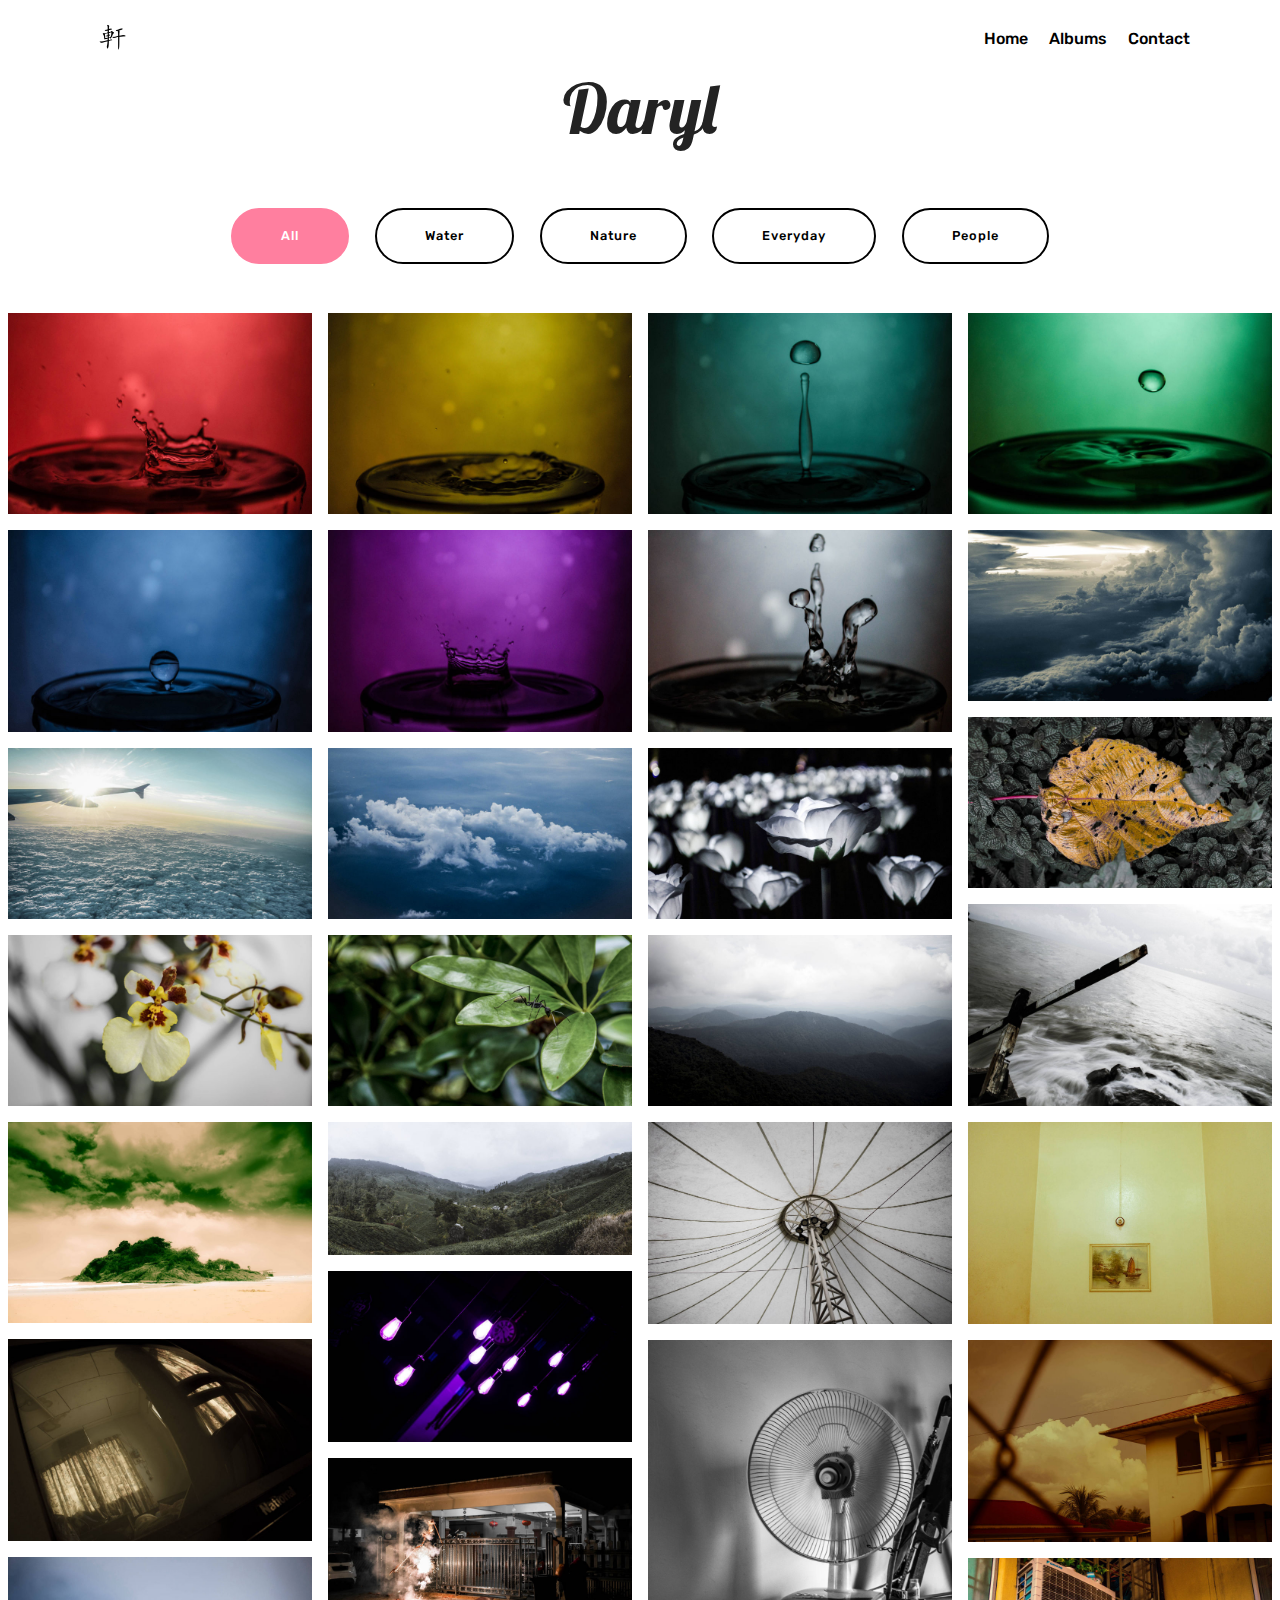
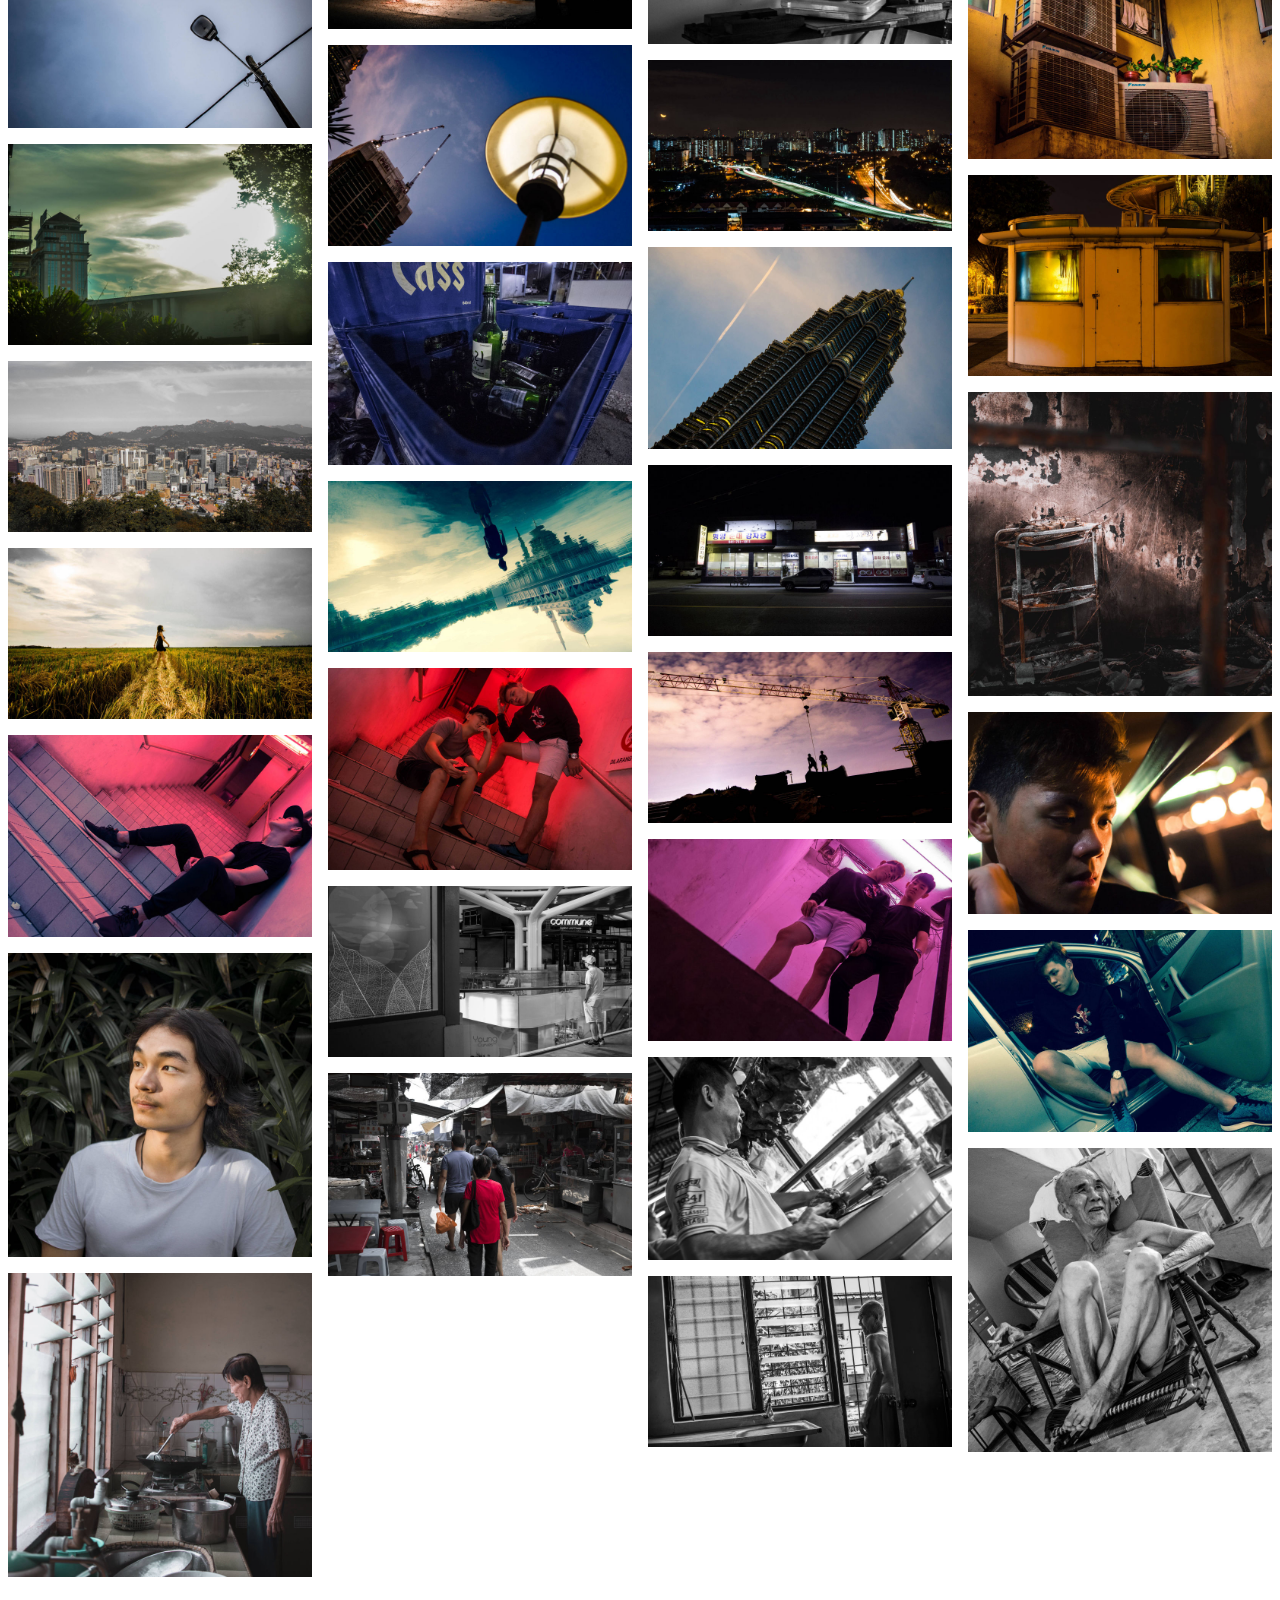
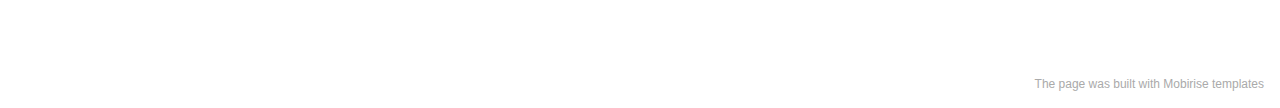
==== commit 083a7361: "create github pages" ====
--- a/page1.html
+++ b/page1.html
@@ -92,7 +92,7 @@
         <div><!-- Filter --><div class="mbr-gallery-filter container gallery-filter-active"><ul buttons="0"><li class="mbr-gallery-filter-all active"><a class="btn btn-md btn-black-outline display-7" href="">All</a></li></ul></div><!-- Gallery --><div class="mbr-gallery-row"><div class="mbr-gallery-layout-default"><div><div><div class="mbr-gallery-item mbr-gallery-item--p1" data-video-url="false" data-tags="Water"><div href="#lb-gallery2-10" data-slide-to="0" data-bs-slide-to="0" data-toggle="modal" data-bs-toggle="modal"><img src="assets/images/water-1-2000x1325-800x530.jpg" alt="" title=""><span class="icon-focus"></span></div></div><div class="mbr-gallery-item mbr-gallery-item--p1" data-video-url="false" data-tags="Water"><div href="#lb-gallery2-10" data-slide-to="1" data-bs-slide-to="1" data-toggle="modal" data-bs-toggle="modal"><img src="assets/images/water-2-2000x1325-800x530.jpg" alt="" title=""><span class="icon-focus"></span></div></div><div class="mbr-gallery-item mbr-gallery-item--p1" data-video-url="false" data-tags="Water"><div href="#lb-gallery2-10" data-slide-to="2" data-bs-slide-to="2" data-toggle="modal" data-bs-toggle="modal"><img src="assets/images/waterpic-4-2000x1325-800x530.jpg" alt="" title=""><span class="icon-focus"></span></div></div><div class="mbr-gallery-item mbr-gallery-item--p1" data-video-url="false" data-tags="Water"><div href="#lb-gallery2-10" data-slide-to="3" data-bs-slide-to="3" data-toggle="modal" data-bs-toggle="modal"><img src="assets/images/water-3-2000x1325-800x530.jpg" alt="" title=""><span class="icon-focus"></span></div></div><div class="mbr-gallery-item mbr-gallery-item--p1" data-video-url="false" data-tags="Water"><div href="#lb-gallery2-10" data-slide-to="4" data-bs-slide-to="4" data-toggle="modal" data-bs-toggle="modal"><img src="assets/images/waterpic-5-2000x1325-800x530.jpg" alt="" title=""><span class="icon-focus"></span></div></div><div class="mbr-gallery-item mbr-gallery-item--p1" data-video-url="false" data-tags="Water"><div href="#lb-gallery2-10" data-slide-to="5" data-bs-slide-to="5" data-toggle="modal" data-bs-toggle="modal"><img src="assets/images/water-6-2000x1325-800x530.jpg" alt="" title=""><span class="icon-focus"></span></div></div><div class="mbr-gallery-item mbr-gallery-item--p1" data-video-url="false" data-tags="Water"><div href="#lb-gallery2-10" data-slide-to="6" data-bs-slide-to="6" data-toggle="modal" data-bs-toggle="modal"><img src="assets/images/water-7-2000x1325-800x530.jpg" alt="" title=""><span class="icon-focus"></span></div></div><div class="mbr-gallery-item mbr-gallery-item--p1" data-video-url="false" data-tags="Nature"><div href="#lb-gallery2-10" data-slide-to="7" data-bs-slide-to="7" data-toggle="modal" data-bs-toggle="modal"><img src="assets/images/cloud-3-2000x1125-800x450.jpg" alt="" title=""><span class="icon-focus"></span></div></div><div class="mbr-gallery-item mbr-gallery-item--p1" data-video-url="false" data-tags="Nature"><div href="#lb-gallery2-10" data-slide-to="8" data-bs-slide-to="8" data-toggle="modal" data-bs-toggle="modal"><img src="assets/images/cloud-1-2000x1125-800x450.jpg" alt="" title=""><span class="icon-focus"></span></div></div><div class="mbr-gallery-item mbr-gallery-item--p1" data-video-url="false" data-tags="Nature"><div href="#lb-gallery2-10" data-slide-to="9" data-bs-slide-to="9" data-toggle="modal" data-bs-toggle="modal"><img src="assets/images/cloud-2-2000x1125-800x450.jpg" alt="" title=""><span class="icon-focus"></span></div></div><div class="mbr-gallery-item mbr-gallery-item--p1" data-video-url="false" data-tags="Nature"><div href="#lb-gallery2-10" data-slide-to="10" data-bs-slide-to="10" data-toggle="modal" data-bs-toggle="modal"><img src="assets/images/flower-1-2000x1125-800x450.jpg" alt="" title=""><span class="icon-focus"></span></div></div><div class="mbr-gallery-item mbr-gallery-item--p1" data-video-url="false" data-tags="Nature"><div href="#lb-gallery2-10" data-slide-to="11" data-bs-slide-to="11" data-toggle="modal" data-bs-toggle="modal"><img src="assets/images/flower-4-2000x1125-800x450.jpg" alt="" title=""><span class="icon-focus"></span></div></div><div class="mbr-gallery-item mbr-gallery-item--p1" data-video-url="false" data-tags="Nature"><div href="#lb-gallery2-10" data-slide-to="12" data-bs-slide-to="12" data-toggle="modal" data-bs-toggle="modal"><img src="assets/images/flower-3-2000x1125-800x450.jpg" alt="" title=""><span class="icon-focus"></span></div></div><div class="mbr-gallery-item mbr-gallery-item--p1" data-video-url="false" data-tags="Nature"><div href="#lb-gallery2-10" data-slide-to="13" data-bs-slide-to="13" data-toggle="modal" data-bs-toggle="modal"><img src="assets/images/flower-2-2000x1125-800x450.jpg" alt="" title=""><span class="icon-focus"></span></div></div><div class="mbr-gallery-item mbr-gallery-item--p1" data-video-url="false" data-tags="Nature"><div href="#lb-gallery2-10" data-slide-to="14" data-bs-slide-to="14" data-toggle="modal" data-bs-toggle="modal"><img src="assets/images/genting-53-2000x1125-800x450.jpg" alt="" title=""><span class="icon-focus"></span></div></div><div class="mbr-gallery-item mbr-gallery-item--p1" data-video-url="false" data-tags="Nature"><div href="#lb-gallery2-10" data-slide-to="15" data-bs-slide-to="15" data-toggle="modal" data-bs-toggle="modal"><img src="assets/images/tanjung-8-2000x1325-800x530.jpg" alt="" title=""><span class="icon-focus"></span></div></div><div class="mbr-gallery-item mbr-gallery-item--p1" data-video-url="false" data-tags="Nature"><div href="#lb-gallery2-10" data-slide-to="16" data-bs-slide-to="16" data-toggle="modal" data-bs-toggle="modal"><img src="assets/images/redang-12-2000x1325-800x530.jpg" alt="" title=""><span class="icon-focus"></span></div></div><div class="mbr-gallery-item mbr-gallery-item--p1" data-video-url="false" data-tags="Nature"><div href="#lb-gallery2-10" data-slide-to="17" data-bs-slide-to="17" data-toggle="modal" data-bs-toggle="modal"><img src="assets/images/genting-4-2000x875-800x350.jpg" alt="" title=""><span class="icon-focus"></span></div></div><div class="mbr-gallery-item mbr-gallery-item--p1" data-video-url="false" data-tags="Everyday"><div href="#lb-gallery2-10" data-slide-to="18" data-bs-slide-to="18" data-toggle="modal" data-bs-toggle="modal"><img src="assets/images/genting-68-2000x1333-800x533.jpg" alt="" title=""><span class="icon-focus"></span></div></div><div class="mbr-gallery-item mbr-gallery-item--p1" data-video-url="false" data-tags="Everyday"><div href="#lb-gallery2-10" data-slide-to="19" data-bs-slide-to="19" data-toggle="modal" data-bs-toggle="modal"><img src="assets/images/random-10-2000x1333-800x533.jpg" alt="" title=""><span class="icon-focus"></span></div></div><div class="mbr-gallery-item mbr-gallery-item--p1" data-video-url="false" data-tags="Everyday"><div href="#lb-gallery2-10" data-slide-to="20" data-bs-slide-to="20" data-toggle="modal" data-bs-toggle="modal"><img src="assets/images/night-21-2000x1325-800x530.jpg" alt="" title=""><span class="icon-focus"></span></div></div><div class="mbr-gallery-item mbr-gallery-item--p1" data-video-url="false" data-tags="Everyday"><div href="#lb-gallery2-10" data-slide-to="21" data-bs-slide-to="21" data-toggle="modal" data-bs-toggle="modal"><img src="assets/images/night-potraits-2-2000x1124-800x450.jpg" alt="" title=""><span class="icon-focus"></span></div></div><div class="mbr-gallery-item mbr-gallery-item--p1" data-video-url="false" data-tags="Everyday"><div href="#lb-gallery2-10" data-slide-to="22" data-bs-slide-to="22" data-toggle="modal" data-bs-toggle="modal"><img src="assets/images/cny2018-110-2000x2000-800x800.jpg" alt="" title=""><span class="icon-focus"></span></div></div><div class="mbr-gallery-item mbr-gallery-item--p1" data-video-url="false" data-tags="Everyday"><div href="#lb-gallery2-10" data-slide-to="23" data-bs-slide-to="23" data-toggle="modal" data-bs-toggle="modal"><img src="assets/images/basketball-37-2000x1325-800x530.jpg" alt="" title=""><span class="icon-focus"></span></div></div><div class="mbr-gallery-item mbr-gallery-item--p1" data-video-url="false" data-tags="Everyday"><div href="#lb-gallery2-10" data-slide-to="24" data-bs-slide-to="24" data-toggle="modal" data-bs-toggle="modal"><img src="assets/images/cny2018-117-2000x1125-800x450.jpg" alt="" title=""><span class="icon-focus"></span></div></div><div class="mbr-gallery-item mbr-gallery-item--p1" data-video-url="false" data-tags="Everyday"><div href="#lb-gallery2-10" data-slide-to="25" data-bs-slide-to="25" data-toggle="modal" data-bs-toggle="modal"><img src="assets/images/cny2018-120-2000x1125-800x450.jpg" alt="" title=""><span class="icon-focus"></span></div></div><div class="mbr-gallery-item mbr-gallery-item--p1" data-video-url="false" data-tags="Everyday"><div href="#lb-gallery2-10" data-slide-to="26" data-bs-slide-to="26" data-toggle="modal" data-bs-toggle="modal"><img src="assets/images/img-5264-2000x1125-800x450.jpg" alt="" title=""><span class="icon-focus"></span></div></div><div class="mbr-gallery-item mbr-gallery-item--p1" data-video-url="false" data-tags="Everyday"><div href="#lb-gallery2-10" data-slide-to="27" data-bs-slide-to="27" data-toggle="modal" data-bs-toggle="modal"><img src="assets/images/img-5279-2000x1325-800x530.jpg" alt="" title=""><span class="icon-focus"></span></div></div><div class="mbr-gallery-item mbr-gallery-item--p1" data-video-url="false" data-tags="Everyday"><div href="#lb-gallery2-10" data-slide-to="28" data-bs-slide-to="28" data-toggle="modal" data-bs-toggle="modal"><img src="assets/images/klcc-2-2000x1325-800x530.jpg" alt="" title=""><span class="icon-focus"></span></div></div><div class="mbr-gallery-item mbr-gallery-item--p1" data-video-url="false" data-tags="Everyday"><div href="#lb-gallery2-10" data-slide-to="29" data-bs-slide-to="29" data-toggle="modal" data-bs-toggle="modal"><img src="assets/images/klcc-4-2000x1325-800x530.jpg" alt="" title=""><span class="icon-focus"></span></div></div><div class="mbr-gallery-item mbr-gallery-item--p1" data-video-url="false" data-tags="Everyday"><div href="#lb-gallery2-10" data-slide-to="30" data-bs-slide-to="30" data-toggle="modal" data-bs-toggle="modal"><img src="assets/images/klcc-6-2000x1325-800x530.jpg" alt="" title=""><span class="icon-focus"></span></div></div><div class="mbr-gallery-item mbr-gallery-item--p1" data-video-url="false" data-tags="Everyday"><div href="#lb-gallery2-10" data-slide-to="31" data-bs-slide-to="31" data-toggle="modal" data-bs-toggle="modal"><img src="assets/images/putrajaya-8-2000x1325-800x530.jpg" alt="" title=""><span class="icon-focus"></span></div></div><div class="mbr-gallery-item mbr-gallery-item--p1" data-video-url="false" data-tags="Everyday"><div href="#lb-gallery2-10" data-slide-to="32" data-bs-slide-to="32" data-toggle="modal" data-bs-toggle="modal"><img src="assets/images/korea-1-of-1-2000x1125-800x450.jpg" alt="" title=""><span class="icon-focus"></span></div></div><div class="mbr-gallery-item mbr-gallery-item--p1" data-video-url="false" data-tags="Everyday"><div href="#lb-gallery2-10" data-slide-to="33" data-bs-slide-to="33" data-toggle="modal" data-bs-toggle="modal"><img src="assets/images/wmd-2018-14-2000x1333-800x533.jpg" alt="" title=""><span class="icon-focus"></span></div></div><div class="mbr-gallery-item mbr-gallery-item--p1" data-video-url="false" data-tags="Everyday"><div href="#lb-gallery2-10" data-slide-to="34" data-bs-slide-to="34" data-toggle="modal" data-bs-toggle="modal"><img src="assets/images/wmd-2018-13-2000x1125-800x450.jpg" alt="" title=""><span class="icon-focus"></span></div></div><div class="mbr-gallery-item mbr-gallery-item--p1" data-video-url="false" data-tags="Everyday"><div href="#lb-gallery2-10" data-slide-to="35" data-bs-slide-to="35" data-toggle="modal" data-bs-toggle="modal"><img src="assets/images/red-7-cr-2000x2000-800x800.jpg" alt="" title=""><span class="icon-focus"></span></div></div><div class="mbr-gallery-item mbr-gallery-item--p1" data-video-url="false" data-tags="People"><div href="#lb-gallery2-10" data-slide-to="36" data-bs-slide-to="36" data-toggle="modal" data-bs-toggle="modal"><img src="assets/images/sunset-40d0-2000x1125-800x450.jpg" alt="" title=""><span class="icon-focus"></span></div></div><div class="mbr-gallery-item mbr-gallery-item--p1" data-video-url="false" data-tags="People"><div href="#lb-gallery2-10" data-slide-to="37" data-bs-slide-to="37" data-toggle="modal" data-bs-toggle="modal"><img src="assets/images/putrajaya-12-2000x1125-800x450.jpg" alt="" title=""><span class="icon-focus"></span></div></div><div class="mbr-gallery-item mbr-gallery-item--p1" data-video-url="false" data-tags="People"><div href="#lb-gallery2-10" data-slide-to="38" data-bs-slide-to="38" data-toggle="modal" data-bs-toggle="modal"><img src="assets/images/explore-1-of-11-2000x1125-800x450.jpg" alt="" title=""><span class="icon-focus"></span></div></div><div class="mbr-gallery-item mbr-gallery-item--p1" data-video-url="false" data-tags="People"><div href="#lb-gallery2-10" data-slide-to="39" data-bs-slide-to="39" data-toggle="modal" data-bs-toggle="modal"><img src="assets/images/chai-2-2000x1325-800x530.jpg" alt="" title=""><span class="icon-focus"></span></div></div><div class="mbr-gallery-item mbr-gallery-item--p1" data-video-url="false" data-tags="People"><div href="#lb-gallery2-10" data-slide-to="40" data-bs-slide-to="40" data-toggle="modal" data-bs-toggle="modal"><img src="assets/images/random-2-2000x1333-800x533.jpg" alt="" title=""><span class="icon-focus"></span></div></div><div class="mbr-gallery-item mbr-gallery-item--p1" data-video-url="false" data-tags="People"><div href="#lb-gallery2-10" data-slide-to="41" data-bs-slide-to="41" data-toggle="modal" data-bs-toggle="modal"><img src="assets/images/random-9-2000x1333-800x533.jpg" alt="" title=""><span class="icon-focus"></span></div></div><div class="mbr-gallery-item mbr-gallery-item--p1" data-video-url="false" data-tags="People"><div href="#lb-gallery2-10" data-slide-to="42" data-bs-slide-to="42" data-toggle="modal" data-bs-toggle="modal"><img src="assets/images/random-8-2000x1333-800x533.jpg" alt="" title=""><span class="icon-focus"></span></div></div><div class="mbr-gallery-item mbr-gallery-item--p1" data-video-url="false" data-tags="People"><div href="#lb-gallery2-10" data-slide-to="43" data-bs-slide-to="43" data-toggle="modal" data-bs-toggle="modal"><img src="assets/images/random-6-2000x1333-800x533.jpg" alt="" title=""><span class="icon-focus"></span></div></div><div class="mbr-gallery-item mbr-gallery-item--p1" data-video-url="false" data-tags="People"><div href="#lb-gallery2-10" data-slide-to="44" data-bs-slide-to="44" data-toggle="modal" data-bs-toggle="modal"><img src="assets/images/angkasa-4-2000x2000-800x800.jpg" alt="" title=""><span class="icon-focus"></span></div></div><div class="mbr-gallery-item mbr-gallery-item--p1" data-video-url="false" data-tags="People"><div href="#lb-gallery2-10" data-slide-to="45" data-bs-slide-to="45" data-toggle="modal" data-bs-toggle="modal"><img src="assets/images/direction-7-2000x1125-800x450.jpg" alt="" title=""><span class="icon-focus"></span></div></div><div class="mbr-gallery-item mbr-gallery-item--p1" data-video-url="false" data-tags="People"><div href="#lb-gallery2-10" data-slide-to="46" data-bs-slide-to="46" data-toggle="modal" data-bs-toggle="modal"><img src="assets/images/cny2018-24-2000x1333-800x533.jpg" alt="" title=""><span class="icon-focus"></span></div></div><div class="mbr-gallery-item mbr-gallery-item--p1" data-video-url="false" data-tags="People"><div href="#lb-gallery2-10" data-slide-to="47" data-bs-slide-to="47" data-toggle="modal" data-bs-toggle="modal"><img src="assets/images/cny2018-106-cr-2000x2000-800x800.jpg" alt="" title=""><span class="icon-focus"></span></div></div><div class="mbr-gallery-item mbr-gallery-item--p1" data-video-url="false" data-tags="People"><div href="#lb-gallery2-10" data-slide-to="48" data-bs-slide-to="48" data-toggle="modal" data-bs-toggle="modal"><img src="assets/images/red-6-cr-2000x2000-800x800.jpg" alt="" title=""><span class="icon-focus"></span></div></div><div class="mbr-gallery-item mbr-gallery-item--p1" data-video-url="false" data-tags="People"><div href="#lb-gallery2-10" data-slide-to="49" data-bs-slide-to="49" data-toggle="modal" data-bs-toggle="modal"><img src="assets/images/grandmom-14-2000x1333-800x533.jpg" alt="" title=""><span class="icon-focus"></span></div></div><div class="mbr-gallery-item mbr-gallery-item--p1" data-video-url="false" data-tags="People"><div href="#lb-gallery2-10" data-slide-to="50" data-bs-slide-to="50" data-toggle="modal" data-bs-toggle="modal"><img src="assets/images/cny2018-107-2000x1125-800x450.jpg" alt="" title=""><span class="icon-focus"></span></div></div></div></div><div class="clearfix"></div></div></div><!-- Lightbox --><div data-app-prevent-settings="" class="mbr-slider modal fade carousel slide" tabindex="-1" data-keyboard="true" data-bs-keyboard="true" data-interval="false" data-bs-interval="false" id="lb-gallery2-10"><div class="modal-dialog"><div class="modal-content"><div class="modal-body"><div class="carousel-inner"><div class="carousel-item"><img src="assets/images/water-1-2000x1325.jpg" alt="" title=""></div><div class="carousel-item"><img src="assets/images/water-2-2000x1325.jpg" alt="" title=""></div><div class="carousel-item"><img src="assets/images/waterpic-4-2000x1325.jpg" alt="" title=""></div><div class="carousel-item"><img src="assets/images/water-3-2000x1325.jpg" alt="" title=""></div><div class="carousel-item"><img src="assets/images/waterpic-5-2000x1325.jpg" alt="" title=""></div><div class="carousel-item"><img src="assets/images/water-6-2000x1325.jpg" alt="" title=""></div><div class="carousel-item"><img src="assets/images/water-7-2000x1325.jpg" alt="" title=""></div><div class="carousel-item"><img src="assets/images/cloud-3-2000x1125.jpg" alt="" title=""></div><div class="carousel-item"><img src="assets/images/cloud-1-2000x1125.jpg" alt="" title=""></div><div class="carousel-item"><img src="assets/images/cloud-2-2000x1125.jpg" alt="" title=""></div><div class="carousel-item"><img src="assets/images/flower-1-2000x1125.jpg" alt="" title=""></div><div class="carousel-item"><img src="assets/images/flower-4-2000x1125.jpg" alt="" title=""></div><div class="carousel-item"><img src="assets/images/flower-3-2000x1125.jpg" alt="" title=""></div><div class="carousel-item"><img src="assets/images/flower-2-2000x1125.jpg" alt="" title=""></div><div class="carousel-item"><img src="assets/images/genting-53-2000x1125.jpg" alt="" title=""></div><div class="carousel-item"><img src="assets/images/tanjung-8-2000x1325.jpg" alt="" title=""></div><div class="carousel-item"><img src="assets/images/redang-12-2000x1325.jpg" alt="" title=""></div><div class="carousel-item"><img src="assets/images/genting-4-2000x875.jpg" alt="" title=""></div><div class="carousel-item"><img src="assets/images/genting-68-2000x1333.jpg" alt="" title=""></div><div class="carousel-item"><img src="assets/images/random-10-2000x1333.jpg" alt="" title=""></div><div class="carousel-item"><img src="assets/images/night-21-2000x1325.jpg" alt="" title=""></div><div class="carousel-item"><img src="assets/images/night-potraits-2-2000x1124.jpg" alt="" title=""></div><div class="carousel-item"><img src="assets/images/cny2018-110-2000x2000.jpg" alt="" title=""></div><div class="carousel-item"><img src="assets/images/basketball-37-2000x1325.jpg" alt="" title=""></div><div class="carousel-item"><img src="assets/images/cny2018-117-2000x1125.jpg" alt="" title=""></div><div class="carousel-item"><img src="assets/images/cny2018-120-2000x1125.jpg" alt="" title=""></div><div class="carousel-item"><img src="assets/images/img-5264-2000x1125.jpg" alt="" title=""></div><div class="carousel-item"><img src="assets/images/img-5279-2000x1325.jpg" alt="" title=""></div><div class="carousel-item"><img src="assets/images/klcc-2-2000x1325.jpg" alt="" title=""></div><div class="carousel-item"><img src="assets/images/klcc-4-2000x1325.jpg" alt="" title=""></div><div class="carousel-item"><img src="assets/images/klcc-6-2000x1325.jpg" alt="" title=""></div><div class="carousel-item"><img src="assets/images/putrajaya-8-2000x1325.jpg" alt="" title=""></div><div class="carousel-item"><img src="assets/images/korea-1-of-1-2000x1125.jpg" alt="" title=""></div><div class="carousel-item"><img src="assets/images/wmd-2018-14-2000x1333.jpg" alt="" title=""></div><div class="carousel-item"><img src="assets/images/wmd-2018-13-2000x1125.jpg" alt="" title=""></div><div class="carousel-item"><img src="assets/images/red-7-cr-2000x2000.jpg" alt="" title=""></div><div class="carousel-item"><img src="assets/images/sunset-40d0-2000x1125.jpg" alt="" title=""></div><div class="carousel-item"><img src="assets/images/putrajaya-12-2000x1125.jpg" alt="" title=""></div><div class="carousel-item"><img src="assets/images/explore-1-of-11-2000x1125.jpg" alt="" title=""></div><div class="carousel-item"><img src="assets/images/chai-2-2000x1325.jpg" alt="" title=""></div><div class="carousel-item"><img src="assets/images/random-2-2000x1333.jpg" alt="" title=""></div><div class="carousel-item"><img src="assets/images/random-9-2000x1333.jpg" alt="" title=""></div><div class="carousel-item"><img src="assets/images/random-8-2000x1333.jpg" alt="" title=""></div><div class="carousel-item"><img src="assets/images/random-6-2000x1333.jpg" alt="" title=""></div><div class="carousel-item"><img src="assets/images/angkasa-4-2000x2000.jpg" alt="" title=""></div><div class="carousel-item"><img src="assets/images/direction-7-2000x1125.jpg" alt="" title=""></div><div class="carousel-item"><img src="assets/images/cny2018-24-2000x1333.jpg" alt="" title=""></div><div class="carousel-item"><img src="assets/images/cny2018-106-cr-2000x2000.jpg" alt="" title=""></div><div class="carousel-item"><img src="assets/images/red-6-cr-2000x2000.jpg" alt="" title=""></div><div class="carousel-item"><img src="assets/images/grandmom-14-2000x1333.jpg" alt="" title=""></div><div class="carousel-item active"><img src="assets/images/cny2018-107-2000x1125.jpg" alt="" title=""></div></div><a class="carousel-control carousel-control-prev" role="button" data-slide="prev" data-bs-slide="prev" href="#lb-gallery2-10"><span class="mbri-left mbr-iconfont" aria-hidden="true"></span><span class="sr-only visually-hidden">Previous</span></a><a class="carousel-control carousel-control-next" role="button" data-slide="next" data-bs-slide="next" href="#lb-gallery2-10"><span class="mbri-right mbr-iconfont" aria-hidden="true"></span><span class="sr-only visually-hidden">Next</span></a><a class="close" href="#" role="button" data-dismiss="modal" data-bs-dismiss="modal"><span class="sr-only visually-hidden">Close</span></a></div></div></div></div></div>
     </div>
 
-</section><section style="background-color: #fff; font-family: -apple-system, BlinkMacSystemFont, 'Segoe UI', 'Roboto', 'Helvetica Neue', Arial, sans-serif; color:#aaa; font-size:12px; padding: 0; align-items: center; display: flex;"><a href="https://mobirise.site/j" style="flex: 1 1; height: 3rem; padding-left: 1rem;"></a><p style="flex: 0 0 auto; margin:0; padding-right:1rem;">Develop a free <a href="https://mobirise.site/y" style="color:#aaa;">site</a> with Mobirise</p></section><script src="assets/popper/popper.min.js"></script>  <script src="assets/web/assets/jquery/jquery.min.js"></script>  <script src="assets/bootstrap/js/bootstrap.min.js"></script>  <script src="assets/tether/tether.min.js"></script>  <script src="assets/smoothscroll/smooth-scroll.js"></script>  <script src="assets/dropdown/js/nav-dropdown.js"></script>  <script src="assets/dropdown/js/navbar-dropdown.js"></script>  <script src="assets/touchswipe/jquery.touch-swipe.min.js"></script>  <script src="assets/masonry/masonry.pkgd.min.js"></script>  <script src="assets/imagesloaded/imagesloaded.pkgd.min.js"></script>  <script src="assets/bootstrapcarouselswipe/bootstrap-carousel-swipe.js"></script>  <script src="assets/vimeoplayer/jquery.mb.vimeo_player.js"></script>  <script src="assets/theme/js/script.js"></script>  <script src="assets/gallery/player.min.js"></script>  <script src="assets/gallery/script.js"></script>  <script src="assets/slidervideo/script.js"></script>  
+</section><section style="background-color: #fff; font-family: -apple-system, BlinkMacSystemFont, 'Segoe UI', 'Roboto', 'Helvetica Neue', Arial, sans-serif; color:#aaa; font-size:12px; padding: 0; align-items: center; display: flex;"><a href="https://mobirise.site/g" style="flex: 1 1; height: 3rem; padding-left: 1rem;"></a><p style="flex: 0 0 auto; margin:0; padding-right:1rem;"><a href="https://mobirise.site/r" style="color:#aaa;">The page</a> was built with Mobirise templates</p></section><script src="assets/popper/popper.min.js"></script>  <script src="assets/web/assets/jquery/jquery.min.js"></script>  <script src="assets/bootstrap/js/bootstrap.min.js"></script>  <script src="assets/tether/tether.min.js"></script>  <script src="assets/smoothscroll/smooth-scroll.js"></script>  <script src="assets/dropdown/js/nav-dropdown.js"></script>  <script src="assets/dropdown/js/navbar-dropdown.js"></script>  <script src="assets/touchswipe/jquery.touch-swipe.min.js"></script>  <script src="assets/masonry/masonry.pkgd.min.js"></script>  <script src="assets/imagesloaded/imagesloaded.pkgd.min.js"></script>  <script src="assets/bootstrapcarouselswipe/bootstrap-carousel-swipe.js"></script>  <script src="assets/vimeoplayer/jquery.mb.vimeo_player.js"></script>  <script src="assets/theme/js/script.js"></script>  <script src="assets/gallery/player.min.js"></script>  <script src="assets/gallery/script.js"></script>  <script src="assets/slidervideo/script.js"></script>  
   
   
 </body>
--- a/assets/mobirise/css/mbr-additional.css
+++ b/assets/mobirise/css/mbr-additional.css
@@ -1096,6 +1096,19 @@
     width: 100% !important;
   }
 }
+.cid-tg9cPuIwIj {
+  background: #ffffff;
+  padding-top: 60px;
+  padding-bottom: 60px;
+}
+.cid-tg9cPuIwIj .video-block {
+  margin: auto;
+}
+@media (max-width: 768px) {
+  .cid-tg9cPuIwIj .video-block {
+    width: 100% !important;
+  }
+}
 .cid-r78dmiHQK6 {
   padding-top: 15px;
   padding-bottom: 15px;
--- a/assets/mobirise/css/mbr-additional.css
+++ b/assets/mobirise/css/mbr-additional.css
@@ -1096,6 +1096,19 @@
     width: 100% !important;
   }
 }
+.cid-tg9cPuIwIj {
+  background: #ffffff;
+  padding-top: 60px;
+  padding-bottom: 60px;
+}
+.cid-tg9cPuIwIj .video-block {
+  margin: auto;
+}
+@media (max-width: 768px) {
+  .cid-tg9cPuIwIj .video-block {
+    width: 100% !important;
+  }
+}
 .cid-r78dmiHQK6 {
   padding-top: 15px;
   padding-bottom: 15px;
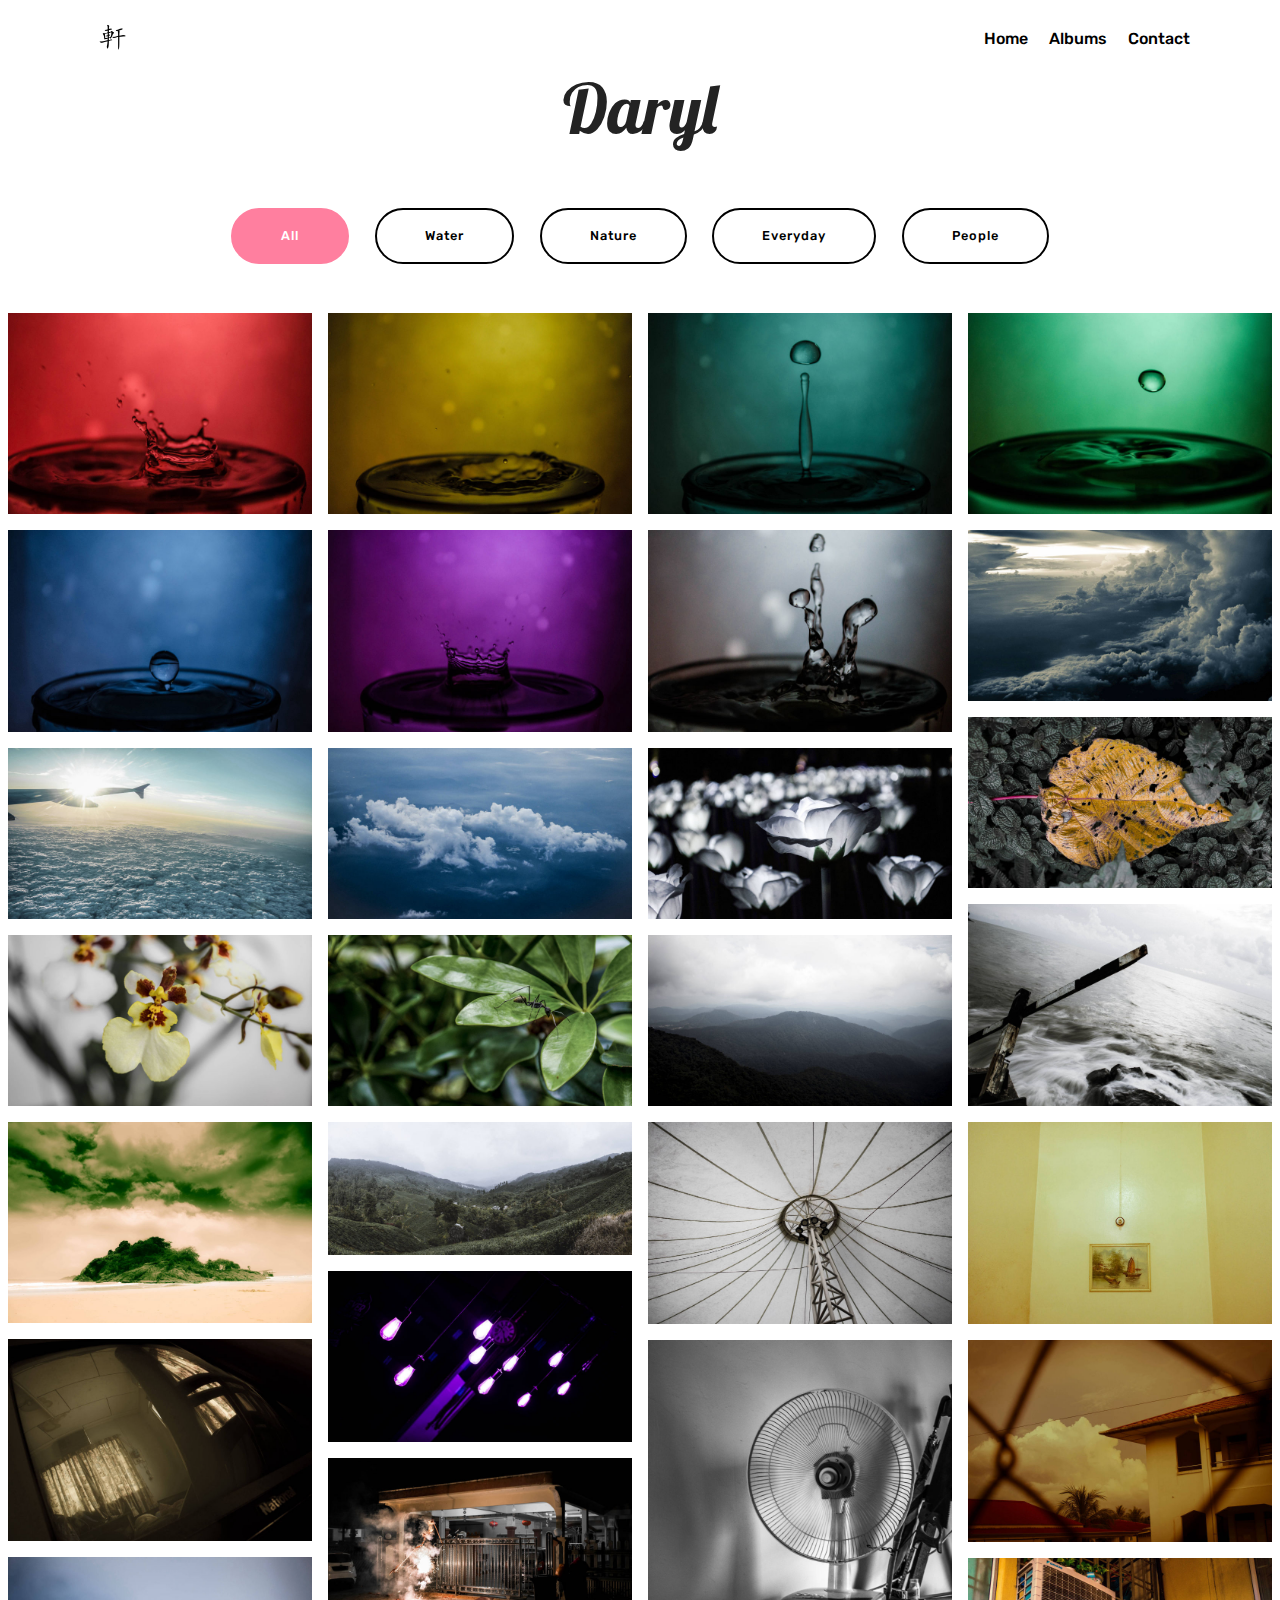
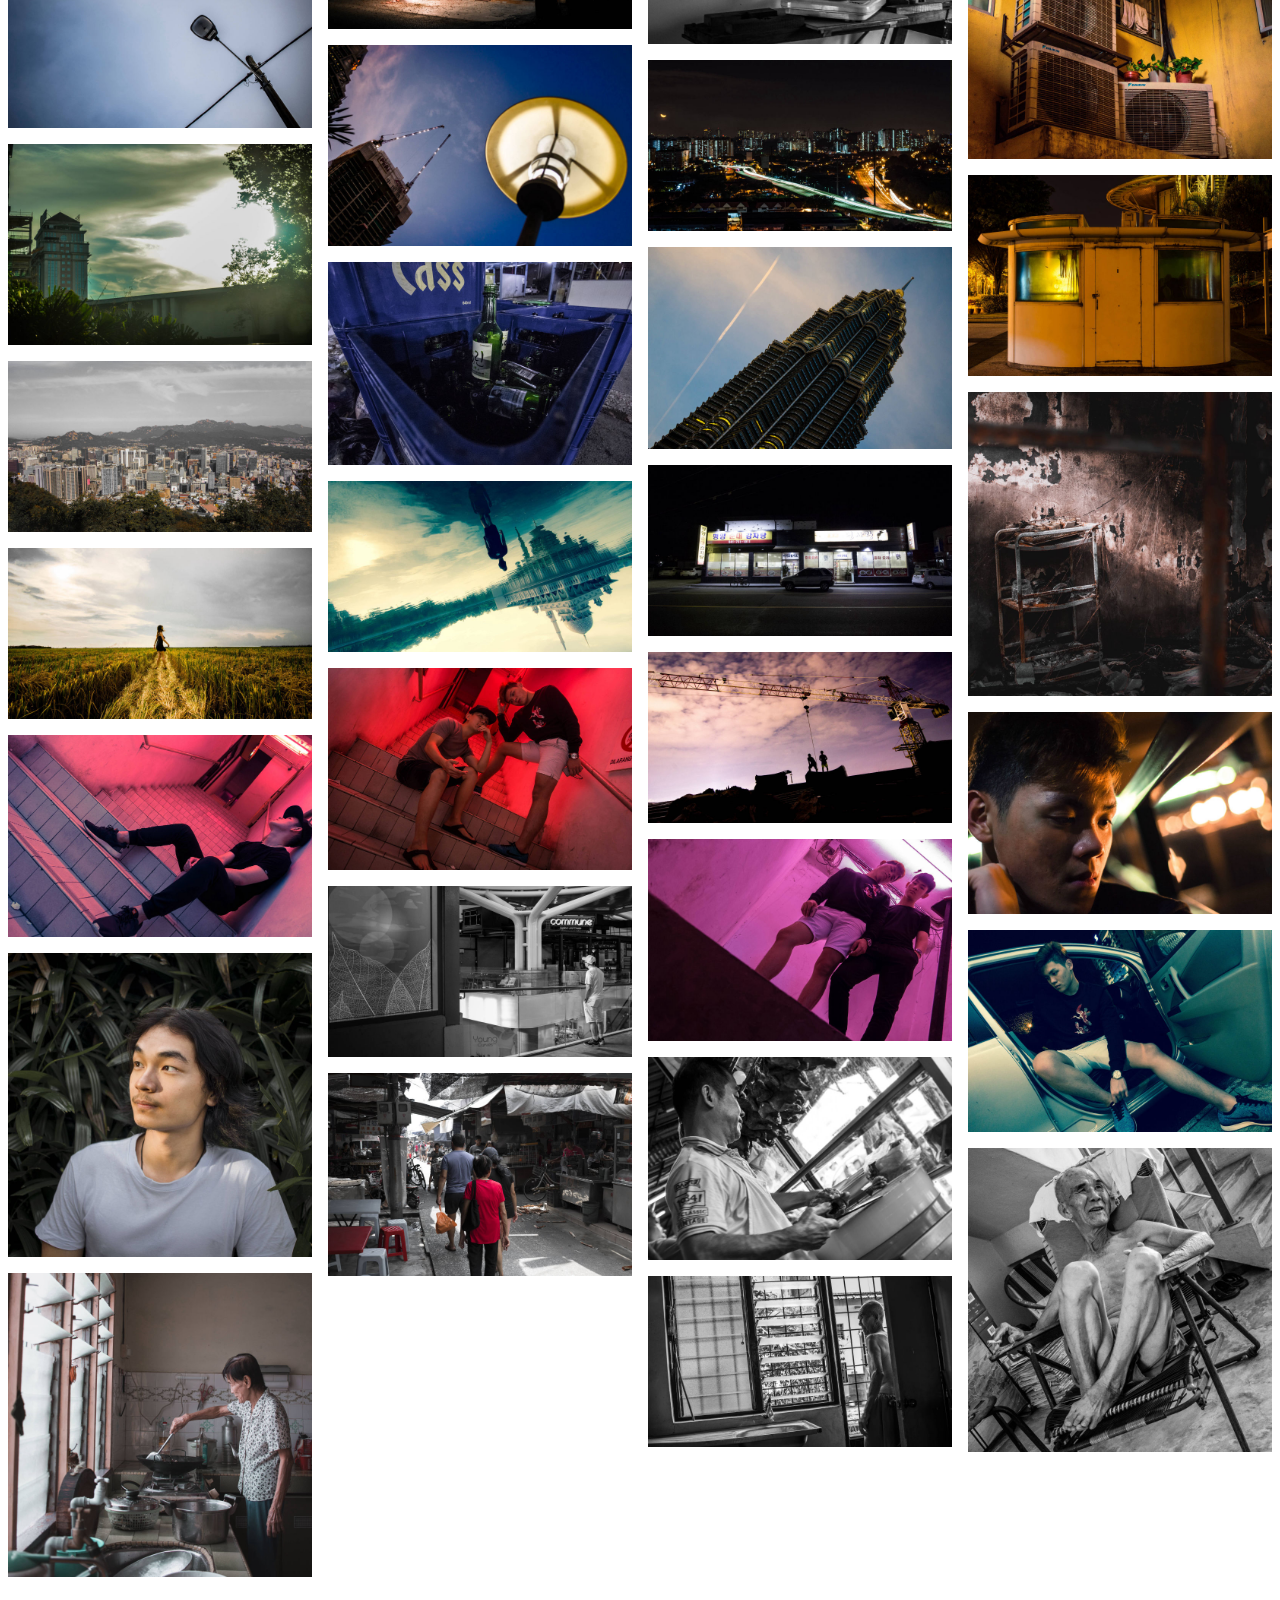
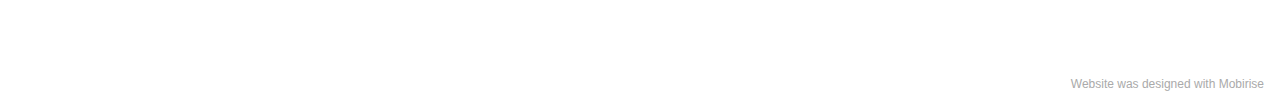
==== commit c61704ab: "create github pages" ====
--- a/page1.html
+++ b/page1.html
@@ -92,7 +92,7 @@
         <div><!-- Filter --><div class="mbr-gallery-filter container gallery-filter-active"><ul buttons="0"><li class="mbr-gallery-filter-all active"><a class="btn btn-md btn-black-outline display-7" href="">All</a></li></ul></div><!-- Gallery --><div class="mbr-gallery-row"><div class="mbr-gallery-layout-default"><div><div><div class="mbr-gallery-item mbr-gallery-item--p1" data-video-url="false" data-tags="Water"><div href="#lb-gallery2-10" data-slide-to="0" data-bs-slide-to="0" data-toggle="modal" data-bs-toggle="modal"><img src="assets/images/water-1-2000x1325-800x530.jpg" alt="" title=""><span class="icon-focus"></span></div></div><div class="mbr-gallery-item mbr-gallery-item--p1" data-video-url="false" data-tags="Water"><div href="#lb-gallery2-10" data-slide-to="1" data-bs-slide-to="1" data-toggle="modal" data-bs-toggle="modal"><img src="assets/images/water-2-2000x1325-800x530.jpg" alt="" title=""><span class="icon-focus"></span></div></div><div class="mbr-gallery-item mbr-gallery-item--p1" data-video-url="false" data-tags="Water"><div href="#lb-gallery2-10" data-slide-to="2" data-bs-slide-to="2" data-toggle="modal" data-bs-toggle="modal"><img src="assets/images/waterpic-4-2000x1325-800x530.jpg" alt="" title=""><span class="icon-focus"></span></div></div><div class="mbr-gallery-item mbr-gallery-item--p1" data-video-url="false" data-tags="Water"><div href="#lb-gallery2-10" data-slide-to="3" data-bs-slide-to="3" data-toggle="modal" data-bs-toggle="modal"><img src="assets/images/water-3-2000x1325-800x530.jpg" alt="" title=""><span class="icon-focus"></span></div></div><div class="mbr-gallery-item mbr-gallery-item--p1" data-video-url="false" data-tags="Water"><div href="#lb-gallery2-10" data-slide-to="4" data-bs-slide-to="4" data-toggle="modal" data-bs-toggle="modal"><img src="assets/images/waterpic-5-2000x1325-800x530.jpg" alt="" title=""><span class="icon-focus"></span></div></div><div class="mbr-gallery-item mbr-gallery-item--p1" data-video-url="false" data-tags="Water"><div href="#lb-gallery2-10" data-slide-to="5" data-bs-slide-to="5" data-toggle="modal" data-bs-toggle="modal"><img src="assets/images/water-6-2000x1325-800x530.jpg" alt="" title=""><span class="icon-focus"></span></div></div><div class="mbr-gallery-item mbr-gallery-item--p1" data-video-url="false" data-tags="Water"><div href="#lb-gallery2-10" data-slide-to="6" data-bs-slide-to="6" data-toggle="modal" data-bs-toggle="modal"><img src="assets/images/water-7-2000x1325-800x530.jpg" alt="" title=""><span class="icon-focus"></span></div></div><div class="mbr-gallery-item mbr-gallery-item--p1" data-video-url="false" data-tags="Nature"><div href="#lb-gallery2-10" data-slide-to="7" data-bs-slide-to="7" data-toggle="modal" data-bs-toggle="modal"><img src="assets/images/cloud-3-2000x1125-800x450.jpg" alt="" title=""><span class="icon-focus"></span></div></div><div class="mbr-gallery-item mbr-gallery-item--p1" data-video-url="false" data-tags="Nature"><div href="#lb-gallery2-10" data-slide-to="8" data-bs-slide-to="8" data-toggle="modal" data-bs-toggle="modal"><img src="assets/images/cloud-1-2000x1125-800x450.jpg" alt="" title=""><span class="icon-focus"></span></div></div><div class="mbr-gallery-item mbr-gallery-item--p1" data-video-url="false" data-tags="Nature"><div href="#lb-gallery2-10" data-slide-to="9" data-bs-slide-to="9" data-toggle="modal" data-bs-toggle="modal"><img src="assets/images/cloud-2-2000x1125-800x450.jpg" alt="" title=""><span class="icon-focus"></span></div></div><div class="mbr-gallery-item mbr-gallery-item--p1" data-video-url="false" data-tags="Nature"><div href="#lb-gallery2-10" data-slide-to="10" data-bs-slide-to="10" data-toggle="modal" data-bs-toggle="modal"><img src="assets/images/flower-1-2000x1125-800x450.jpg" alt="" title=""><span class="icon-focus"></span></div></div><div class="mbr-gallery-item mbr-gallery-item--p1" data-video-url="false" data-tags="Nature"><div href="#lb-gallery2-10" data-slide-to="11" data-bs-slide-to="11" data-toggle="modal" data-bs-toggle="modal"><img src="assets/images/flower-4-2000x1125-800x450.jpg" alt="" title=""><span class="icon-focus"></span></div></div><div class="mbr-gallery-item mbr-gallery-item--p1" data-video-url="false" data-tags="Nature"><div href="#lb-gallery2-10" data-slide-to="12" data-bs-slide-to="12" data-toggle="modal" data-bs-toggle="modal"><img src="assets/images/flower-3-2000x1125-800x450.jpg" alt="" title=""><span class="icon-focus"></span></div></div><div class="mbr-gallery-item mbr-gallery-item--p1" data-video-url="false" data-tags="Nature"><div href="#lb-gallery2-10" data-slide-to="13" data-bs-slide-to="13" data-toggle="modal" data-bs-toggle="modal"><img src="assets/images/flower-2-2000x1125-800x450.jpg" alt="" title=""><span class="icon-focus"></span></div></div><div class="mbr-gallery-item mbr-gallery-item--p1" data-video-url="false" data-tags="Nature"><div href="#lb-gallery2-10" data-slide-to="14" data-bs-slide-to="14" data-toggle="modal" data-bs-toggle="modal"><img src="assets/images/genting-53-2000x1125-800x450.jpg" alt="" title=""><span class="icon-focus"></span></div></div><div class="mbr-gallery-item mbr-gallery-item--p1" data-video-url="false" data-tags="Nature"><div href="#lb-gallery2-10" data-slide-to="15" data-bs-slide-to="15" data-toggle="modal" data-bs-toggle="modal"><img src="assets/images/tanjung-8-2000x1325-800x530.jpg" alt="" title=""><span class="icon-focus"></span></div></div><div class="mbr-gallery-item mbr-gallery-item--p1" data-video-url="false" data-tags="Nature"><div href="#lb-gallery2-10" data-slide-to="16" data-bs-slide-to="16" data-toggle="modal" data-bs-toggle="modal"><img src="assets/images/redang-12-2000x1325-800x530.jpg" alt="" title=""><span class="icon-focus"></span></div></div><div class="mbr-gallery-item mbr-gallery-item--p1" data-video-url="false" data-tags="Nature"><div href="#lb-gallery2-10" data-slide-to="17" data-bs-slide-to="17" data-toggle="modal" data-bs-toggle="modal"><img src="assets/images/genting-4-2000x875-800x350.jpg" alt="" title=""><span class="icon-focus"></span></div></div><div class="mbr-gallery-item mbr-gallery-item--p1" data-video-url="false" data-tags="Everyday"><div href="#lb-gallery2-10" data-slide-to="18" data-bs-slide-to="18" data-toggle="modal" data-bs-toggle="modal"><img src="assets/images/genting-68-2000x1333-800x533.jpg" alt="" title=""><span class="icon-focus"></span></div></div><div class="mbr-gallery-item mbr-gallery-item--p1" data-video-url="false" data-tags="Everyday"><div href="#lb-gallery2-10" data-slide-to="19" data-bs-slide-to="19" data-toggle="modal" data-bs-toggle="modal"><img src="assets/images/random-10-2000x1333-800x533.jpg" alt="" title=""><span class="icon-focus"></span></div></div><div class="mbr-gallery-item mbr-gallery-item--p1" data-video-url="false" data-tags="Everyday"><div href="#lb-gallery2-10" data-slide-to="20" data-bs-slide-to="20" data-toggle="modal" data-bs-toggle="modal"><img src="assets/images/night-21-2000x1325-800x530.jpg" alt="" title=""><span class="icon-focus"></span></div></div><div class="mbr-gallery-item mbr-gallery-item--p1" data-video-url="false" data-tags="Everyday"><div href="#lb-gallery2-10" data-slide-to="21" data-bs-slide-to="21" data-toggle="modal" data-bs-toggle="modal"><img src="assets/images/night-potraits-2-2000x1124-800x450.jpg" alt="" title=""><span class="icon-focus"></span></div></div><div class="mbr-gallery-item mbr-gallery-item--p1" data-video-url="false" data-tags="Everyday"><div href="#lb-gallery2-10" data-slide-to="22" data-bs-slide-to="22" data-toggle="modal" data-bs-toggle="modal"><img src="assets/images/cny2018-110-2000x2000-800x800.jpg" alt="" title=""><span class="icon-focus"></span></div></div><div class="mbr-gallery-item mbr-gallery-item--p1" data-video-url="false" data-tags="Everyday"><div href="#lb-gallery2-10" data-slide-to="23" data-bs-slide-to="23" data-toggle="modal" data-bs-toggle="modal"><img src="assets/images/basketball-37-2000x1325-800x530.jpg" alt="" title=""><span class="icon-focus"></span></div></div><div class="mbr-gallery-item mbr-gallery-item--p1" data-video-url="false" data-tags="Everyday"><div href="#lb-gallery2-10" data-slide-to="24" data-bs-slide-to="24" data-toggle="modal" data-bs-toggle="modal"><img src="assets/images/cny2018-117-2000x1125-800x450.jpg" alt="" title=""><span class="icon-focus"></span></div></div><div class="mbr-gallery-item mbr-gallery-item--p1" data-video-url="false" data-tags="Everyday"><div href="#lb-gallery2-10" data-slide-to="25" data-bs-slide-to="25" data-toggle="modal" data-bs-toggle="modal"><img src="assets/images/cny2018-120-2000x1125-800x450.jpg" alt="" title=""><span class="icon-focus"></span></div></div><div class="mbr-gallery-item mbr-gallery-item--p1" data-video-url="false" data-tags="Everyday"><div href="#lb-gallery2-10" data-slide-to="26" data-bs-slide-to="26" data-toggle="modal" data-bs-toggle="modal"><img src="assets/images/img-5264-2000x1125-800x450.jpg" alt="" title=""><span class="icon-focus"></span></div></div><div class="mbr-gallery-item mbr-gallery-item--p1" data-video-url="false" data-tags="Everyday"><div href="#lb-gallery2-10" data-slide-to="27" data-bs-slide-to="27" data-toggle="modal" data-bs-toggle="modal"><img src="assets/images/img-5279-2000x1325-800x530.jpg" alt="" title=""><span class="icon-focus"></span></div></div><div class="mbr-gallery-item mbr-gallery-item--p1" data-video-url="false" data-tags="Everyday"><div href="#lb-gallery2-10" data-slide-to="28" data-bs-slide-to="28" data-toggle="modal" data-bs-toggle="modal"><img src="assets/images/klcc-2-2000x1325-800x530.jpg" alt="" title=""><span class="icon-focus"></span></div></div><div class="mbr-gallery-item mbr-gallery-item--p1" data-video-url="false" data-tags="Everyday"><div href="#lb-gallery2-10" data-slide-to="29" data-bs-slide-to="29" data-toggle="modal" data-bs-toggle="modal"><img src="assets/images/klcc-4-2000x1325-800x530.jpg" alt="" title=""><span class="icon-focus"></span></div></div><div class="mbr-gallery-item mbr-gallery-item--p1" data-video-url="false" data-tags="Everyday"><div href="#lb-gallery2-10" data-slide-to="30" data-bs-slide-to="30" data-toggle="modal" data-bs-toggle="modal"><img src="assets/images/klcc-6-2000x1325-800x530.jpg" alt="" title=""><span class="icon-focus"></span></div></div><div class="mbr-gallery-item mbr-gallery-item--p1" data-video-url="false" data-tags="Everyday"><div href="#lb-gallery2-10" data-slide-to="31" data-bs-slide-to="31" data-toggle="modal" data-bs-toggle="modal"><img src="assets/images/putrajaya-8-2000x1325-800x530.jpg" alt="" title=""><span class="icon-focus"></span></div></div><div class="mbr-gallery-item mbr-gallery-item--p1" data-video-url="false" data-tags="Everyday"><div href="#lb-gallery2-10" data-slide-to="32" data-bs-slide-to="32" data-toggle="modal" data-bs-toggle="modal"><img src="assets/images/korea-1-of-1-2000x1125-800x450.jpg" alt="" title=""><span class="icon-focus"></span></div></div><div class="mbr-gallery-item mbr-gallery-item--p1" data-video-url="false" data-tags="Everyday"><div href="#lb-gallery2-10" data-slide-to="33" data-bs-slide-to="33" data-toggle="modal" data-bs-toggle="modal"><img src="assets/images/wmd-2018-14-2000x1333-800x533.jpg" alt="" title=""><span class="icon-focus"></span></div></div><div class="mbr-gallery-item mbr-gallery-item--p1" data-video-url="false" data-tags="Everyday"><div href="#lb-gallery2-10" data-slide-to="34" data-bs-slide-to="34" data-toggle="modal" data-bs-toggle="modal"><img src="assets/images/wmd-2018-13-2000x1125-800x450.jpg" alt="" title=""><span class="icon-focus"></span></div></div><div class="mbr-gallery-item mbr-gallery-item--p1" data-video-url="false" data-tags="Everyday"><div href="#lb-gallery2-10" data-slide-to="35" data-bs-slide-to="35" data-toggle="modal" data-bs-toggle="modal"><img src="assets/images/red-7-cr-2000x2000-800x800.jpg" alt="" title=""><span class="icon-focus"></span></div></div><div class="mbr-gallery-item mbr-gallery-item--p1" data-video-url="false" data-tags="People"><div href="#lb-gallery2-10" data-slide-to="36" data-bs-slide-to="36" data-toggle="modal" data-bs-toggle="modal"><img src="assets/images/sunset-40d0-2000x1125-800x450.jpg" alt="" title=""><span class="icon-focus"></span></div></div><div class="mbr-gallery-item mbr-gallery-item--p1" data-video-url="false" data-tags="People"><div href="#lb-gallery2-10" data-slide-to="37" data-bs-slide-to="37" data-toggle="modal" data-bs-toggle="modal"><img src="assets/images/putrajaya-12-2000x1125-800x450.jpg" alt="" title=""><span class="icon-focus"></span></div></div><div class="mbr-gallery-item mbr-gallery-item--p1" data-video-url="false" data-tags="People"><div href="#lb-gallery2-10" data-slide-to="38" data-bs-slide-to="38" data-toggle="modal" data-bs-toggle="modal"><img src="assets/images/explore-1-of-11-2000x1125-800x450.jpg" alt="" title=""><span class="icon-focus"></span></div></div><div class="mbr-gallery-item mbr-gallery-item--p1" data-video-url="false" data-tags="People"><div href="#lb-gallery2-10" data-slide-to="39" data-bs-slide-to="39" data-toggle="modal" data-bs-toggle="modal"><img src="assets/images/chai-2-2000x1325-800x530.jpg" alt="" title=""><span class="icon-focus"></span></div></div><div class="mbr-gallery-item mbr-gallery-item--p1" data-video-url="false" data-tags="People"><div href="#lb-gallery2-10" data-slide-to="40" data-bs-slide-to="40" data-toggle="modal" data-bs-toggle="modal"><img src="assets/images/random-2-2000x1333-800x533.jpg" alt="" title=""><span class="icon-focus"></span></div></div><div class="mbr-gallery-item mbr-gallery-item--p1" data-video-url="false" data-tags="People"><div href="#lb-gallery2-10" data-slide-to="41" data-bs-slide-to="41" data-toggle="modal" data-bs-toggle="modal"><img src="assets/images/random-9-2000x1333-800x533.jpg" alt="" title=""><span class="icon-focus"></span></div></div><div class="mbr-gallery-item mbr-gallery-item--p1" data-video-url="false" data-tags="People"><div href="#lb-gallery2-10" data-slide-to="42" data-bs-slide-to="42" data-toggle="modal" data-bs-toggle="modal"><img src="assets/images/random-8-2000x1333-800x533.jpg" alt="" title=""><span class="icon-focus"></span></div></div><div class="mbr-gallery-item mbr-gallery-item--p1" data-video-url="false" data-tags="People"><div href="#lb-gallery2-10" data-slide-to="43" data-bs-slide-to="43" data-toggle="modal" data-bs-toggle="modal"><img src="assets/images/random-6-2000x1333-800x533.jpg" alt="" title=""><span class="icon-focus"></span></div></div><div class="mbr-gallery-item mbr-gallery-item--p1" data-video-url="false" data-tags="People"><div href="#lb-gallery2-10" data-slide-to="44" data-bs-slide-to="44" data-toggle="modal" data-bs-toggle="modal"><img src="assets/images/angkasa-4-2000x2000-800x800.jpg" alt="" title=""><span class="icon-focus"></span></div></div><div class="mbr-gallery-item mbr-gallery-item--p1" data-video-url="false" data-tags="People"><div href="#lb-gallery2-10" data-slide-to="45" data-bs-slide-to="45" data-toggle="modal" data-bs-toggle="modal"><img src="assets/images/direction-7-2000x1125-800x450.jpg" alt="" title=""><span class="icon-focus"></span></div></div><div class="mbr-gallery-item mbr-gallery-item--p1" data-video-url="false" data-tags="People"><div href="#lb-gallery2-10" data-slide-to="46" data-bs-slide-to="46" data-toggle="modal" data-bs-toggle="modal"><img src="assets/images/cny2018-24-2000x1333-800x533.jpg" alt="" title=""><span class="icon-focus"></span></div></div><div class="mbr-gallery-item mbr-gallery-item--p1" data-video-url="false" data-tags="People"><div href="#lb-gallery2-10" data-slide-to="47" data-bs-slide-to="47" data-toggle="modal" data-bs-toggle="modal"><img src="assets/images/cny2018-106-cr-2000x2000-800x800.jpg" alt="" title=""><span class="icon-focus"></span></div></div><div class="mbr-gallery-item mbr-gallery-item--p1" data-video-url="false" data-tags="People"><div href="#lb-gallery2-10" data-slide-to="48" data-bs-slide-to="48" data-toggle="modal" data-bs-toggle="modal"><img src="assets/images/red-6-cr-2000x2000-800x800.jpg" alt="" title=""><span class="icon-focus"></span></div></div><div class="mbr-gallery-item mbr-gallery-item--p1" data-video-url="false" data-tags="People"><div href="#lb-gallery2-10" data-slide-to="49" data-bs-slide-to="49" data-toggle="modal" data-bs-toggle="modal"><img src="assets/images/grandmom-14-2000x1333-800x533.jpg" alt="" title=""><span class="icon-focus"></span></div></div><div class="mbr-gallery-item mbr-gallery-item--p1" data-video-url="false" data-tags="People"><div href="#lb-gallery2-10" data-slide-to="50" data-bs-slide-to="50" data-toggle="modal" data-bs-toggle="modal"><img src="assets/images/cny2018-107-2000x1125-800x450.jpg" alt="" title=""><span class="icon-focus"></span></div></div></div></div><div class="clearfix"></div></div></div><!-- Lightbox --><div data-app-prevent-settings="" class="mbr-slider modal fade carousel slide" tabindex="-1" data-keyboard="true" data-bs-keyboard="true" data-interval="false" data-bs-interval="false" id="lb-gallery2-10"><div class="modal-dialog"><div class="modal-content"><div class="modal-body"><div class="carousel-inner"><div class="carousel-item"><img src="assets/images/water-1-2000x1325.jpg" alt="" title=""></div><div class="carousel-item"><img src="assets/images/water-2-2000x1325.jpg" alt="" title=""></div><div class="carousel-item"><img src="assets/images/waterpic-4-2000x1325.jpg" alt="" title=""></div><div class="carousel-item"><img src="assets/images/water-3-2000x1325.jpg" alt="" title=""></div><div class="carousel-item"><img src="assets/images/waterpic-5-2000x1325.jpg" alt="" title=""></div><div class="carousel-item"><img src="assets/images/water-6-2000x1325.jpg" alt="" title=""></div><div class="carousel-item"><img src="assets/images/water-7-2000x1325.jpg" alt="" title=""></div><div class="carousel-item"><img src="assets/images/cloud-3-2000x1125.jpg" alt="" title=""></div><div class="carousel-item"><img src="assets/images/cloud-1-2000x1125.jpg" alt="" title=""></div><div class="carousel-item"><img src="assets/images/cloud-2-2000x1125.jpg" alt="" title=""></div><div class="carousel-item"><img src="assets/images/flower-1-2000x1125.jpg" alt="" title=""></div><div class="carousel-item"><img src="assets/images/flower-4-2000x1125.jpg" alt="" title=""></div><div class="carousel-item"><img src="assets/images/flower-3-2000x1125.jpg" alt="" title=""></div><div class="carousel-item"><img src="assets/images/flower-2-2000x1125.jpg" alt="" title=""></div><div class="carousel-item"><img src="assets/images/genting-53-2000x1125.jpg" alt="" title=""></div><div class="carousel-item"><img src="assets/images/tanjung-8-2000x1325.jpg" alt="" title=""></div><div class="carousel-item"><img src="assets/images/redang-12-2000x1325.jpg" alt="" title=""></div><div class="carousel-item"><img src="assets/images/genting-4-2000x875.jpg" alt="" title=""></div><div class="carousel-item"><img src="assets/images/genting-68-2000x1333.jpg" alt="" title=""></div><div class="carousel-item"><img src="assets/images/random-10-2000x1333.jpg" alt="" title=""></div><div class="carousel-item"><img src="assets/images/night-21-2000x1325.jpg" alt="" title=""></div><div class="carousel-item"><img src="assets/images/night-potraits-2-2000x1124.jpg" alt="" title=""></div><div class="carousel-item"><img src="assets/images/cny2018-110-2000x2000.jpg" alt="" title=""></div><div class="carousel-item"><img src="assets/images/basketball-37-2000x1325.jpg" alt="" title=""></div><div class="carousel-item"><img src="assets/images/cny2018-117-2000x1125.jpg" alt="" title=""></div><div class="carousel-item"><img src="assets/images/cny2018-120-2000x1125.jpg" alt="" title=""></div><div class="carousel-item"><img src="assets/images/img-5264-2000x1125.jpg" alt="" title=""></div><div class="carousel-item"><img src="assets/images/img-5279-2000x1325.jpg" alt="" title=""></div><div class="carousel-item"><img src="assets/images/klcc-2-2000x1325.jpg" alt="" title=""></div><div class="carousel-item"><img src="assets/images/klcc-4-2000x1325.jpg" alt="" title=""></div><div class="carousel-item"><img src="assets/images/klcc-6-2000x1325.jpg" alt="" title=""></div><div class="carousel-item"><img src="assets/images/putrajaya-8-2000x1325.jpg" alt="" title=""></div><div class="carousel-item"><img src="assets/images/korea-1-of-1-2000x1125.jpg" alt="" title=""></div><div class="carousel-item"><img src="assets/images/wmd-2018-14-2000x1333.jpg" alt="" title=""></div><div class="carousel-item"><img src="assets/images/wmd-2018-13-2000x1125.jpg" alt="" title=""></div><div class="carousel-item"><img src="assets/images/red-7-cr-2000x2000.jpg" alt="" title=""></div><div class="carousel-item"><img src="assets/images/sunset-40d0-2000x1125.jpg" alt="" title=""></div><div class="carousel-item"><img src="assets/images/putrajaya-12-2000x1125.jpg" alt="" title=""></div><div class="carousel-item"><img src="assets/images/explore-1-of-11-2000x1125.jpg" alt="" title=""></div><div class="carousel-item"><img src="assets/images/chai-2-2000x1325.jpg" alt="" title=""></div><div class="carousel-item"><img src="assets/images/random-2-2000x1333.jpg" alt="" title=""></div><div class="carousel-item"><img src="assets/images/random-9-2000x1333.jpg" alt="" title=""></div><div class="carousel-item"><img src="assets/images/random-8-2000x1333.jpg" alt="" title=""></div><div class="carousel-item"><img src="assets/images/random-6-2000x1333.jpg" alt="" title=""></div><div class="carousel-item"><img src="assets/images/angkasa-4-2000x2000.jpg" alt="" title=""></div><div class="carousel-item"><img src="assets/images/direction-7-2000x1125.jpg" alt="" title=""></div><div class="carousel-item"><img src="assets/images/cny2018-24-2000x1333.jpg" alt="" title=""></div><div class="carousel-item"><img src="assets/images/cny2018-106-cr-2000x2000.jpg" alt="" title=""></div><div class="carousel-item"><img src="assets/images/red-6-cr-2000x2000.jpg" alt="" title=""></div><div class="carousel-item"><img src="assets/images/grandmom-14-2000x1333.jpg" alt="" title=""></div><div class="carousel-item active"><img src="assets/images/cny2018-107-2000x1125.jpg" alt="" title=""></div></div><a class="carousel-control carousel-control-prev" role="button" data-slide="prev" data-bs-slide="prev" href="#lb-gallery2-10"><span class="mbri-left mbr-iconfont" aria-hidden="true"></span><span class="sr-only visually-hidden">Previous</span></a><a class="carousel-control carousel-control-next" role="button" data-slide="next" data-bs-slide="next" href="#lb-gallery2-10"><span class="mbri-right mbr-iconfont" aria-hidden="true"></span><span class="sr-only visually-hidden">Next</span></a><a class="close" href="#" role="button" data-dismiss="modal" data-bs-dismiss="modal"><span class="sr-only visually-hidden">Close</span></a></div></div></div></div></div>
     </div>
 
-</section><section style="background-color: #fff; font-family: -apple-system, BlinkMacSystemFont, 'Segoe UI', 'Roboto', 'Helvetica Neue', Arial, sans-serif; color:#aaa; font-size:12px; padding: 0; align-items: center; display: flex;"><a href="https://mobirise.site/g" style="flex: 1 1; height: 3rem; padding-left: 1rem;"></a><p style="flex: 0 0 auto; margin:0; padding-right:1rem;"><a href="https://mobirise.site/r" style="color:#aaa;">The page</a> was built with Mobirise templates</p></section><script src="assets/popper/popper.min.js"></script>  <script src="assets/web/assets/jquery/jquery.min.js"></script>  <script src="assets/bootstrap/js/bootstrap.min.js"></script>  <script src="assets/tether/tether.min.js"></script>  <script src="assets/smoothscroll/smooth-scroll.js"></script>  <script src="assets/dropdown/js/nav-dropdown.js"></script>  <script src="assets/dropdown/js/navbar-dropdown.js"></script>  <script src="assets/touchswipe/jquery.touch-swipe.min.js"></script>  <script src="assets/masonry/masonry.pkgd.min.js"></script>  <script src="assets/imagesloaded/imagesloaded.pkgd.min.js"></script>  <script src="assets/bootstrapcarouselswipe/bootstrap-carousel-swipe.js"></script>  <script src="assets/vimeoplayer/jquery.mb.vimeo_player.js"></script>  <script src="assets/theme/js/script.js"></script>  <script src="assets/gallery/player.min.js"></script>  <script src="assets/gallery/script.js"></script>  <script src="assets/slidervideo/script.js"></script>  
+</section><section style="background-color: #fff; font-family: -apple-system, BlinkMacSystemFont, 'Segoe UI', 'Roboto', 'Helvetica Neue', Arial, sans-serif; color:#aaa; font-size:12px; padding: 0; align-items: center; display: flex;"><a href="https://mobirise.site/u" style="flex: 1 1; height: 3rem; padding-left: 1rem;"></a><p style="flex: 0 0 auto; margin:0; padding-right:1rem;">Website was <a href="https://mobirise.site/g" style="color:#aaa;">designed</a> with Mobirise</p></section><script src="assets/popper/popper.min.js"></script>  <script src="assets/web/assets/jquery/jquery.min.js"></script>  <script src="assets/bootstrap/js/bootstrap.min.js"></script>  <script src="assets/tether/tether.min.js"></script>  <script src="assets/smoothscroll/smooth-scroll.js"></script>  <script src="assets/dropdown/js/nav-dropdown.js"></script>  <script src="assets/dropdown/js/navbar-dropdown.js"></script>  <script src="assets/touchswipe/jquery.touch-swipe.min.js"></script>  <script src="assets/masonry/masonry.pkgd.min.js"></script>  <script src="assets/imagesloaded/imagesloaded.pkgd.min.js"></script>  <script src="assets/bootstrapcarouselswipe/bootstrap-carousel-swipe.js"></script>  <script src="assets/vimeoplayer/jquery.mb.vimeo_player.js"></script>  <script src="assets/theme/js/script.js"></script>  <script src="assets/gallery/player.min.js"></script>  <script src="assets/gallery/script.js"></script>  <script src="assets/slidervideo/script.js"></script>  
   
   
 </body>
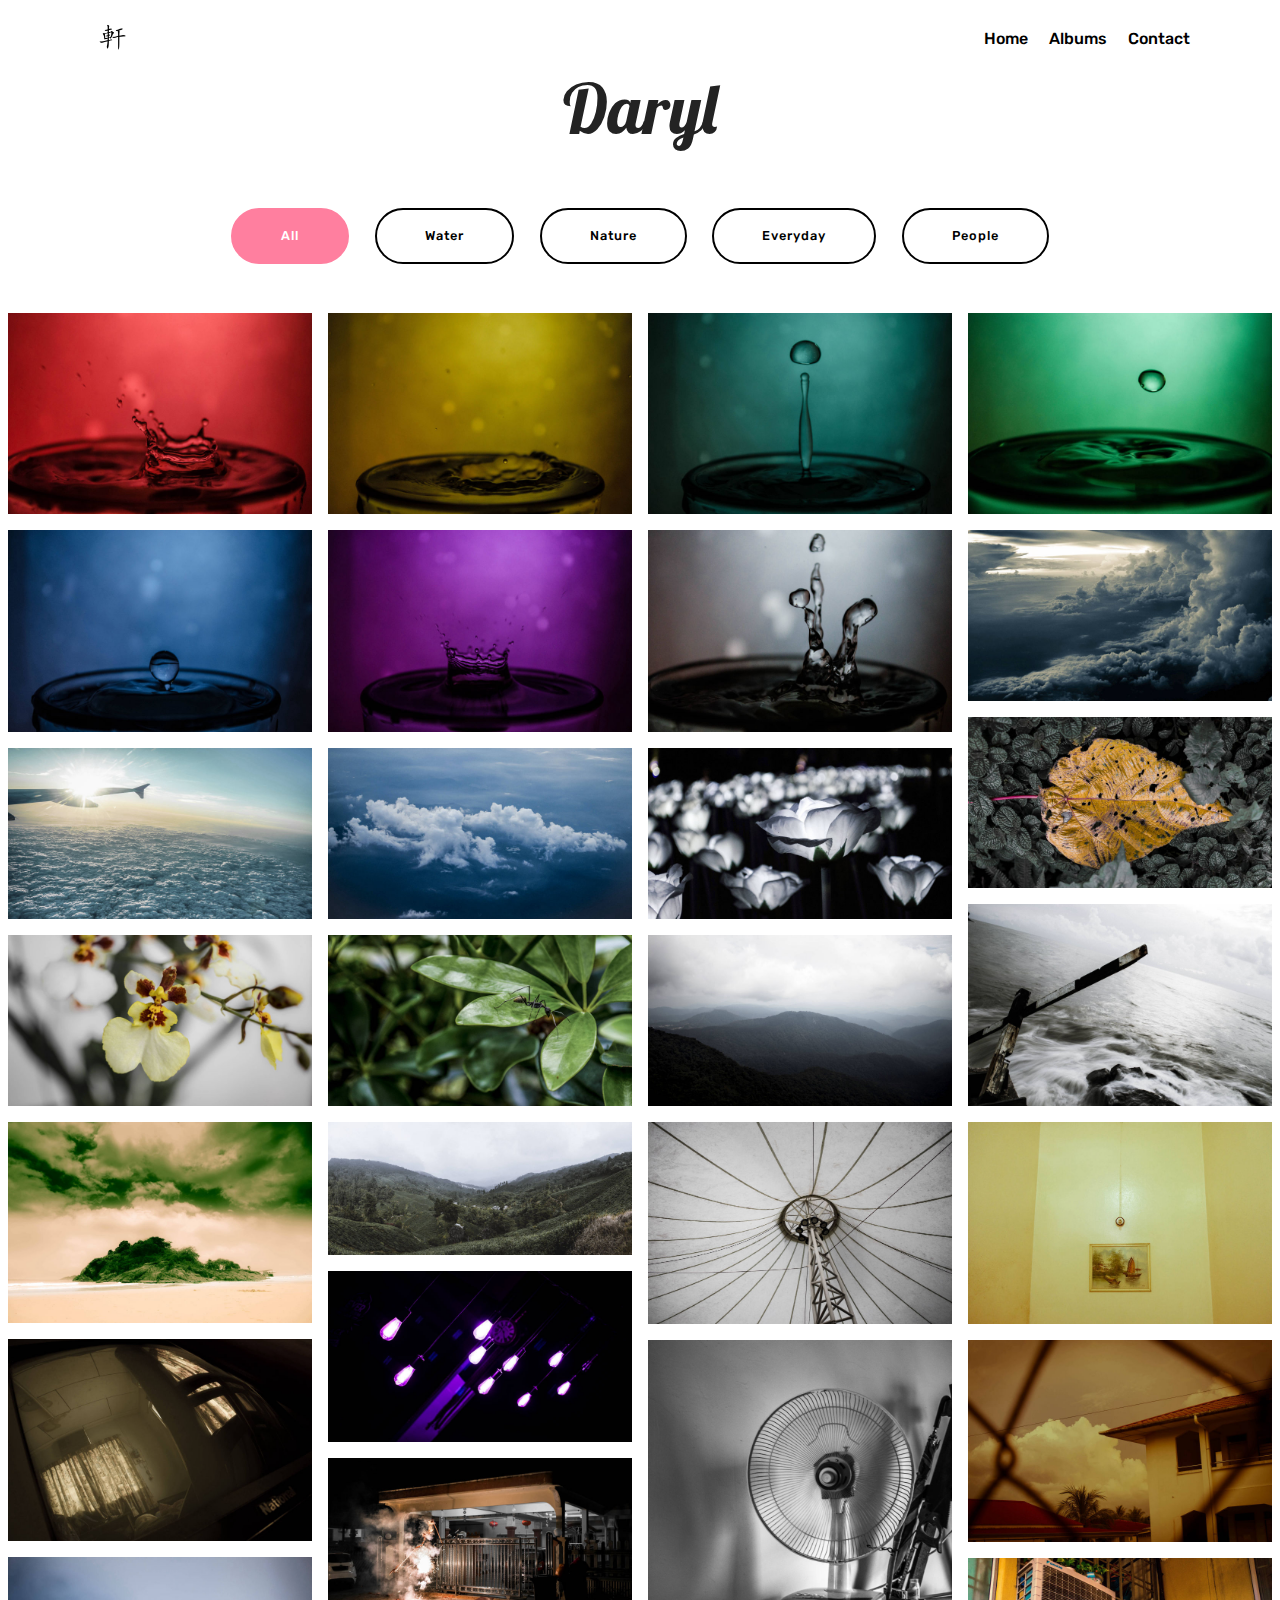
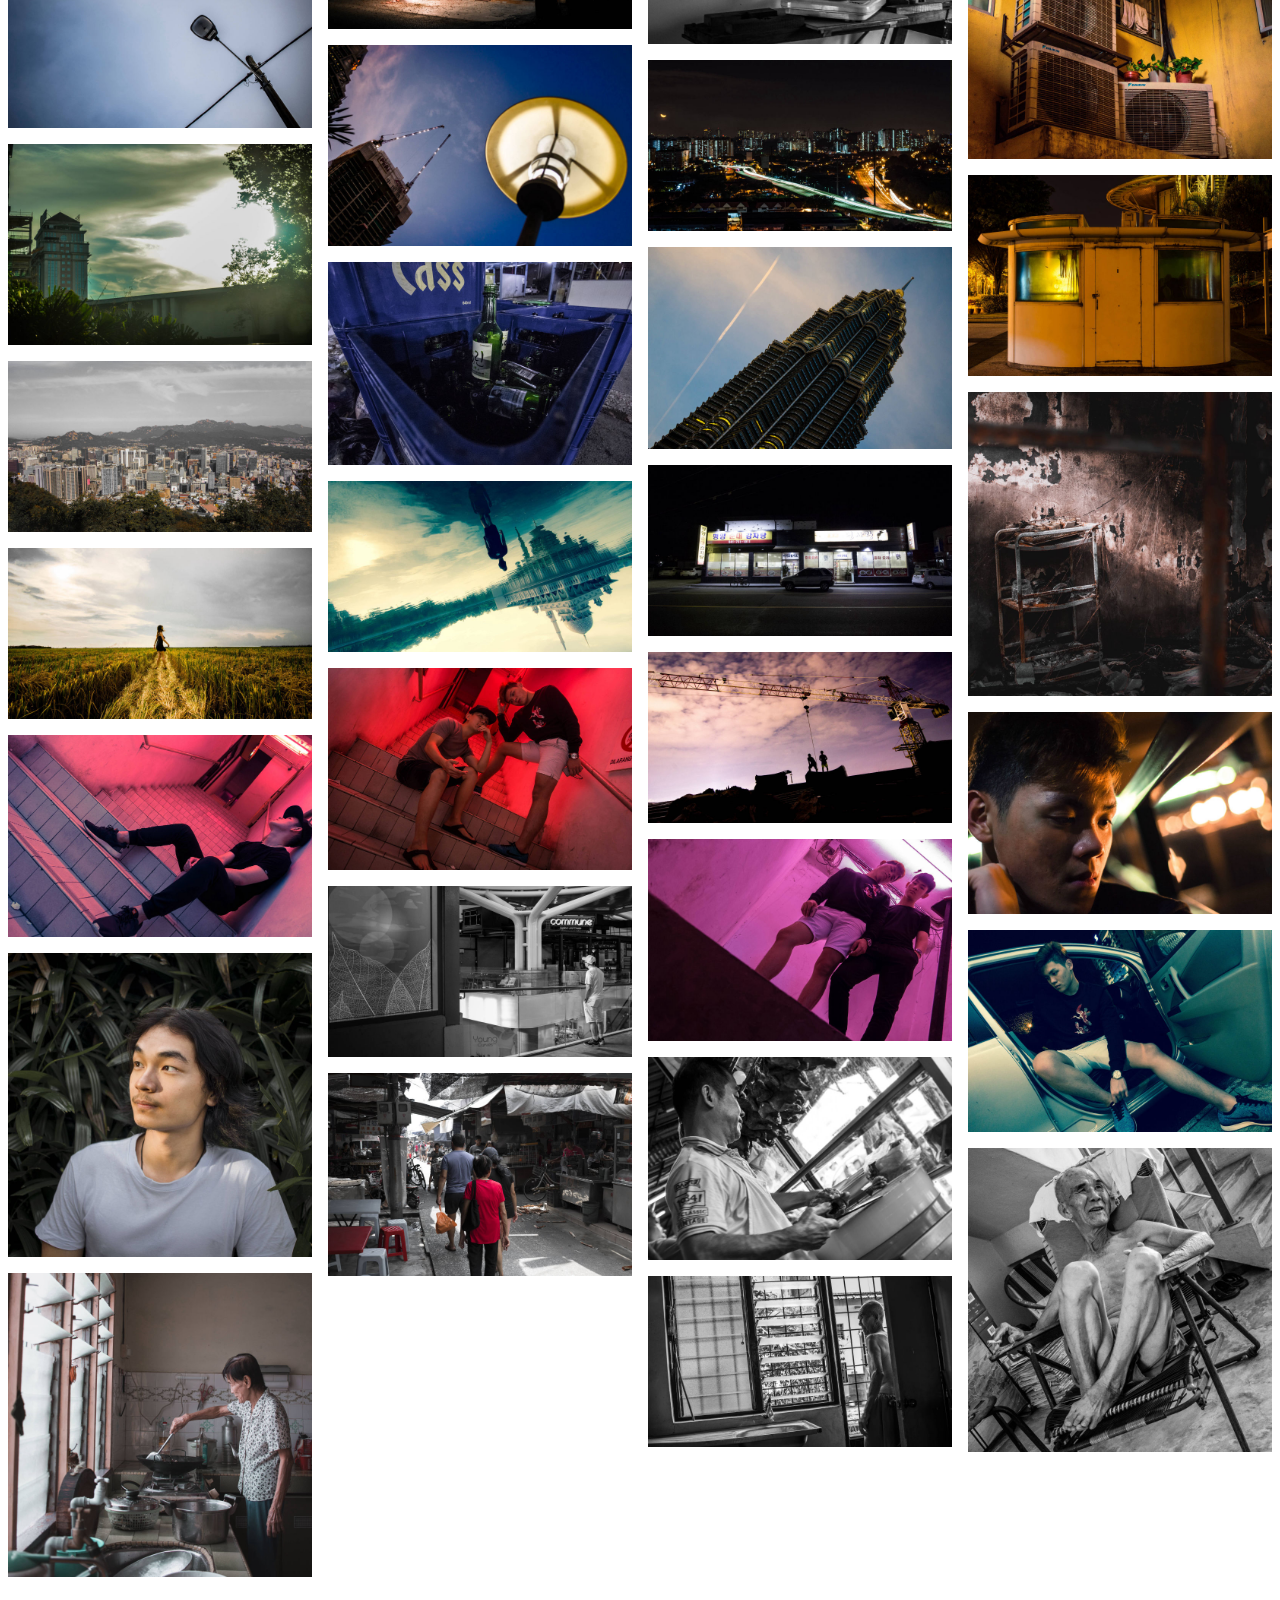
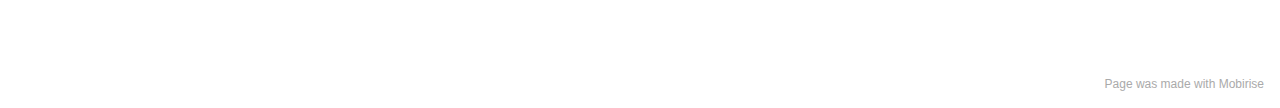
==== commit 7305662c: "create github pages" ====
--- a/page1.html
+++ b/page1.html
@@ -92,7 +92,7 @@
         <div><!-- Filter --><div class="mbr-gallery-filter container gallery-filter-active"><ul buttons="0"><li class="mbr-gallery-filter-all active"><a class="btn btn-md btn-black-outline display-7" href="">All</a></li></ul></div><!-- Gallery --><div class="mbr-gallery-row"><div class="mbr-gallery-layout-default"><div><div><div class="mbr-gallery-item mbr-gallery-item--p1" data-video-url="false" data-tags="Water"><div href="#lb-gallery2-10" data-slide-to="0" data-bs-slide-to="0" data-toggle="modal" data-bs-toggle="modal"><img src="assets/images/water-1-2000x1325-800x530.jpg" alt="" title=""><span class="icon-focus"></span></div></div><div class="mbr-gallery-item mbr-gallery-item--p1" data-video-url="false" data-tags="Water"><div href="#lb-gallery2-10" data-slide-to="1" data-bs-slide-to="1" data-toggle="modal" data-bs-toggle="modal"><img src="assets/images/water-2-2000x1325-800x530.jpg" alt="" title=""><span class="icon-focus"></span></div></div><div class="mbr-gallery-item mbr-gallery-item--p1" data-video-url="false" data-tags="Water"><div href="#lb-gallery2-10" data-slide-to="2" data-bs-slide-to="2" data-toggle="modal" data-bs-toggle="modal"><img src="assets/images/waterpic-4-2000x1325-800x530.jpg" alt="" title=""><span class="icon-focus"></span></div></div><div class="mbr-gallery-item mbr-gallery-item--p1" data-video-url="false" data-tags="Water"><div href="#lb-gallery2-10" data-slide-to="3" data-bs-slide-to="3" data-toggle="modal" data-bs-toggle="modal"><img src="assets/images/water-3-2000x1325-800x530.jpg" alt="" title=""><span class="icon-focus"></span></div></div><div class="mbr-gallery-item mbr-gallery-item--p1" data-video-url="false" data-tags="Water"><div href="#lb-gallery2-10" data-slide-to="4" data-bs-slide-to="4" data-toggle="modal" data-bs-toggle="modal"><img src="assets/images/waterpic-5-2000x1325-800x530.jpg" alt="" title=""><span class="icon-focus"></span></div></div><div class="mbr-gallery-item mbr-gallery-item--p1" data-video-url="false" data-tags="Water"><div href="#lb-gallery2-10" data-slide-to="5" data-bs-slide-to="5" data-toggle="modal" data-bs-toggle="modal"><img src="assets/images/water-6-2000x1325-800x530.jpg" alt="" title=""><span class="icon-focus"></span></div></div><div class="mbr-gallery-item mbr-gallery-item--p1" data-video-url="false" data-tags="Water"><div href="#lb-gallery2-10" data-slide-to="6" data-bs-slide-to="6" data-toggle="modal" data-bs-toggle="modal"><img src="assets/images/water-7-2000x1325-800x530.jpg" alt="" title=""><span class="icon-focus"></span></div></div><div class="mbr-gallery-item mbr-gallery-item--p1" data-video-url="false" data-tags="Nature"><div href="#lb-gallery2-10" data-slide-to="7" data-bs-slide-to="7" data-toggle="modal" data-bs-toggle="modal"><img src="assets/images/cloud-3-2000x1125-800x450.jpg" alt="" title=""><span class="icon-focus"></span></div></div><div class="mbr-gallery-item mbr-gallery-item--p1" data-video-url="false" data-tags="Nature"><div href="#lb-gallery2-10" data-slide-to="8" data-bs-slide-to="8" data-toggle="modal" data-bs-toggle="modal"><img src="assets/images/cloud-1-2000x1125-800x450.jpg" alt="" title=""><span class="icon-focus"></span></div></div><div class="mbr-gallery-item mbr-gallery-item--p1" data-video-url="false" data-tags="Nature"><div href="#lb-gallery2-10" data-slide-to="9" data-bs-slide-to="9" data-toggle="modal" data-bs-toggle="modal"><img src="assets/images/cloud-2-2000x1125-800x450.jpg" alt="" title=""><span class="icon-focus"></span></div></div><div class="mbr-gallery-item mbr-gallery-item--p1" data-video-url="false" data-tags="Nature"><div href="#lb-gallery2-10" data-slide-to="10" data-bs-slide-to="10" data-toggle="modal" data-bs-toggle="modal"><img src="assets/images/flower-1-2000x1125-800x450.jpg" alt="" title=""><span class="icon-focus"></span></div></div><div class="mbr-gallery-item mbr-gallery-item--p1" data-video-url="false" data-tags="Nature"><div href="#lb-gallery2-10" data-slide-to="11" data-bs-slide-to="11" data-toggle="modal" data-bs-toggle="modal"><img src="assets/images/flower-4-2000x1125-800x450.jpg" alt="" title=""><span class="icon-focus"></span></div></div><div class="mbr-gallery-item mbr-gallery-item--p1" data-video-url="false" data-tags="Nature"><div href="#lb-gallery2-10" data-slide-to="12" data-bs-slide-to="12" data-toggle="modal" data-bs-toggle="modal"><img src="assets/images/flower-3-2000x1125-800x450.jpg" alt="" title=""><span class="icon-focus"></span></div></div><div class="mbr-gallery-item mbr-gallery-item--p1" data-video-url="false" data-tags="Nature"><div href="#lb-gallery2-10" data-slide-to="13" data-bs-slide-to="13" data-toggle="modal" data-bs-toggle="modal"><img src="assets/images/flower-2-2000x1125-800x450.jpg" alt="" title=""><span class="icon-focus"></span></div></div><div class="mbr-gallery-item mbr-gallery-item--p1" data-video-url="false" data-tags="Nature"><div href="#lb-gallery2-10" data-slide-to="14" data-bs-slide-to="14" data-toggle="modal" data-bs-toggle="modal"><img src="assets/images/genting-53-2000x1125-800x450.jpg" alt="" title=""><span class="icon-focus"></span></div></div><div class="mbr-gallery-item mbr-gallery-item--p1" data-video-url="false" data-tags="Nature"><div href="#lb-gallery2-10" data-slide-to="15" data-bs-slide-to="15" data-toggle="modal" data-bs-toggle="modal"><img src="assets/images/tanjung-8-2000x1325-800x530.jpg" alt="" title=""><span class="icon-focus"></span></div></div><div class="mbr-gallery-item mbr-gallery-item--p1" data-video-url="false" data-tags="Nature"><div href="#lb-gallery2-10" data-slide-to="16" data-bs-slide-to="16" data-toggle="modal" data-bs-toggle="modal"><img src="assets/images/redang-12-2000x1325-800x530.jpg" alt="" title=""><span class="icon-focus"></span></div></div><div class="mbr-gallery-item mbr-gallery-item--p1" data-video-url="false" data-tags="Nature"><div href="#lb-gallery2-10" data-slide-to="17" data-bs-slide-to="17" data-toggle="modal" data-bs-toggle="modal"><img src="assets/images/genting-4-2000x875-800x350.jpg" alt="" title=""><span class="icon-focus"></span></div></div><div class="mbr-gallery-item mbr-gallery-item--p1" data-video-url="false" data-tags="Everyday"><div href="#lb-gallery2-10" data-slide-to="18" data-bs-slide-to="18" data-toggle="modal" data-bs-toggle="modal"><img src="assets/images/genting-68-2000x1333-800x533.jpg" alt="" title=""><span class="icon-focus"></span></div></div><div class="mbr-gallery-item mbr-gallery-item--p1" data-video-url="false" data-tags="Everyday"><div href="#lb-gallery2-10" data-slide-to="19" data-bs-slide-to="19" data-toggle="modal" data-bs-toggle="modal"><img src="assets/images/random-10-2000x1333-800x533.jpg" alt="" title=""><span class="icon-focus"></span></div></div><div class="mbr-gallery-item mbr-gallery-item--p1" data-video-url="false" data-tags="Everyday"><div href="#lb-gallery2-10" data-slide-to="20" data-bs-slide-to="20" data-toggle="modal" data-bs-toggle="modal"><img src="assets/images/night-21-2000x1325-800x530.jpg" alt="" title=""><span class="icon-focus"></span></div></div><div class="mbr-gallery-item mbr-gallery-item--p1" data-video-url="false" data-tags="Everyday"><div href="#lb-gallery2-10" data-slide-to="21" data-bs-slide-to="21" data-toggle="modal" data-bs-toggle="modal"><img src="assets/images/night-potraits-2-2000x1124-800x450.jpg" alt="" title=""><span class="icon-focus"></span></div></div><div class="mbr-gallery-item mbr-gallery-item--p1" data-video-url="false" data-tags="Everyday"><div href="#lb-gallery2-10" data-slide-to="22" data-bs-slide-to="22" data-toggle="modal" data-bs-toggle="modal"><img src="assets/images/cny2018-110-2000x2000-800x800.jpg" alt="" title=""><span class="icon-focus"></span></div></div><div class="mbr-gallery-item mbr-gallery-item--p1" data-video-url="false" data-tags="Everyday"><div href="#lb-gallery2-10" data-slide-to="23" data-bs-slide-to="23" data-toggle="modal" data-bs-toggle="modal"><img src="assets/images/basketball-37-2000x1325-800x530.jpg" alt="" title=""><span class="icon-focus"></span></div></div><div class="mbr-gallery-item mbr-gallery-item--p1" data-video-url="false" data-tags="Everyday"><div href="#lb-gallery2-10" data-slide-to="24" data-bs-slide-to="24" data-toggle="modal" data-bs-toggle="modal"><img src="assets/images/cny2018-117-2000x1125-800x450.jpg" alt="" title=""><span class="icon-focus"></span></div></div><div class="mbr-gallery-item mbr-gallery-item--p1" data-video-url="false" data-tags="Everyday"><div href="#lb-gallery2-10" data-slide-to="25" data-bs-slide-to="25" data-toggle="modal" data-bs-toggle="modal"><img src="assets/images/cny2018-120-2000x1125-800x450.jpg" alt="" title=""><span class="icon-focus"></span></div></div><div class="mbr-gallery-item mbr-gallery-item--p1" data-video-url="false" data-tags="Everyday"><div href="#lb-gallery2-10" data-slide-to="26" data-bs-slide-to="26" data-toggle="modal" data-bs-toggle="modal"><img src="assets/images/img-5264-2000x1125-800x450.jpg" alt="" title=""><span class="icon-focus"></span></div></div><div class="mbr-gallery-item mbr-gallery-item--p1" data-video-url="false" data-tags="Everyday"><div href="#lb-gallery2-10" data-slide-to="27" data-bs-slide-to="27" data-toggle="modal" data-bs-toggle="modal"><img src="assets/images/img-5279-2000x1325-800x530.jpg" alt="" title=""><span class="icon-focus"></span></div></div><div class="mbr-gallery-item mbr-gallery-item--p1" data-video-url="false" data-tags="Everyday"><div href="#lb-gallery2-10" data-slide-to="28" data-bs-slide-to="28" data-toggle="modal" data-bs-toggle="modal"><img src="assets/images/klcc-2-2000x1325-800x530.jpg" alt="" title=""><span class="icon-focus"></span></div></div><div class="mbr-gallery-item mbr-gallery-item--p1" data-video-url="false" data-tags="Everyday"><div href="#lb-gallery2-10" data-slide-to="29" data-bs-slide-to="29" data-toggle="modal" data-bs-toggle="modal"><img src="assets/images/klcc-4-2000x1325-800x530.jpg" alt="" title=""><span class="icon-focus"></span></div></div><div class="mbr-gallery-item mbr-gallery-item--p1" data-video-url="false" data-tags="Everyday"><div href="#lb-gallery2-10" data-slide-to="30" data-bs-slide-to="30" data-toggle="modal" data-bs-toggle="modal"><img src="assets/images/klcc-6-2000x1325-800x530.jpg" alt="" title=""><span class="icon-focus"></span></div></div><div class="mbr-gallery-item mbr-gallery-item--p1" data-video-url="false" data-tags="Everyday"><div href="#lb-gallery2-10" data-slide-to="31" data-bs-slide-to="31" data-toggle="modal" data-bs-toggle="modal"><img src="assets/images/putrajaya-8-2000x1325-800x530.jpg" alt="" title=""><span class="icon-focus"></span></div></div><div class="mbr-gallery-item mbr-gallery-item--p1" data-video-url="false" data-tags="Everyday"><div href="#lb-gallery2-10" data-slide-to="32" data-bs-slide-to="32" data-toggle="modal" data-bs-toggle="modal"><img src="assets/images/korea-1-of-1-2000x1125-800x450.jpg" alt="" title=""><span class="icon-focus"></span></div></div><div class="mbr-gallery-item mbr-gallery-item--p1" data-video-url="false" data-tags="Everyday"><div href="#lb-gallery2-10" data-slide-to="33" data-bs-slide-to="33" data-toggle="modal" data-bs-toggle="modal"><img src="assets/images/wmd-2018-14-2000x1333-800x533.jpg" alt="" title=""><span class="icon-focus"></span></div></div><div class="mbr-gallery-item mbr-gallery-item--p1" data-video-url="false" data-tags="Everyday"><div href="#lb-gallery2-10" data-slide-to="34" data-bs-slide-to="34" data-toggle="modal" data-bs-toggle="modal"><img src="assets/images/wmd-2018-13-2000x1125-800x450.jpg" alt="" title=""><span class="icon-focus"></span></div></div><div class="mbr-gallery-item mbr-gallery-item--p1" data-video-url="false" data-tags="Everyday"><div href="#lb-gallery2-10" data-slide-to="35" data-bs-slide-to="35" data-toggle="modal" data-bs-toggle="modal"><img src="assets/images/red-7-cr-2000x2000-800x800.jpg" alt="" title=""><span class="icon-focus"></span></div></div><div class="mbr-gallery-item mbr-gallery-item--p1" data-video-url="false" data-tags="People"><div href="#lb-gallery2-10" data-slide-to="36" data-bs-slide-to="36" data-toggle="modal" data-bs-toggle="modal"><img src="assets/images/sunset-40d0-2000x1125-800x450.jpg" alt="" title=""><span class="icon-focus"></span></div></div><div class="mbr-gallery-item mbr-gallery-item--p1" data-video-url="false" data-tags="People"><div href="#lb-gallery2-10" data-slide-to="37" data-bs-slide-to="37" data-toggle="modal" data-bs-toggle="modal"><img src="assets/images/putrajaya-12-2000x1125-800x450.jpg" alt="" title=""><span class="icon-focus"></span></div></div><div class="mbr-gallery-item mbr-gallery-item--p1" data-video-url="false" data-tags="People"><div href="#lb-gallery2-10" data-slide-to="38" data-bs-slide-to="38" data-toggle="modal" data-bs-toggle="modal"><img src="assets/images/explore-1-of-11-2000x1125-800x450.jpg" alt="" title=""><span class="icon-focus"></span></div></div><div class="mbr-gallery-item mbr-gallery-item--p1" data-video-url="false" data-tags="People"><div href="#lb-gallery2-10" data-slide-to="39" data-bs-slide-to="39" data-toggle="modal" data-bs-toggle="modal"><img src="assets/images/chai-2-2000x1325-800x530.jpg" alt="" title=""><span class="icon-focus"></span></div></div><div class="mbr-gallery-item mbr-gallery-item--p1" data-video-url="false" data-tags="People"><div href="#lb-gallery2-10" data-slide-to="40" data-bs-slide-to="40" data-toggle="modal" data-bs-toggle="modal"><img src="assets/images/random-2-2000x1333-800x533.jpg" alt="" title=""><span class="icon-focus"></span></div></div><div class="mbr-gallery-item mbr-gallery-item--p1" data-video-url="false" data-tags="People"><div href="#lb-gallery2-10" data-slide-to="41" data-bs-slide-to="41" data-toggle="modal" data-bs-toggle="modal"><img src="assets/images/random-9-2000x1333-800x533.jpg" alt="" title=""><span class="icon-focus"></span></div></div><div class="mbr-gallery-item mbr-gallery-item--p1" data-video-url="false" data-tags="People"><div href="#lb-gallery2-10" data-slide-to="42" data-bs-slide-to="42" data-toggle="modal" data-bs-toggle="modal"><img src="assets/images/random-8-2000x1333-800x533.jpg" alt="" title=""><span class="icon-focus"></span></div></div><div class="mbr-gallery-item mbr-gallery-item--p1" data-video-url="false" data-tags="People"><div href="#lb-gallery2-10" data-slide-to="43" data-bs-slide-to="43" data-toggle="modal" data-bs-toggle="modal"><img src="assets/images/random-6-2000x1333-800x533.jpg" alt="" title=""><span class="icon-focus"></span></div></div><div class="mbr-gallery-item mbr-gallery-item--p1" data-video-url="false" data-tags="People"><div href="#lb-gallery2-10" data-slide-to="44" data-bs-slide-to="44" data-toggle="modal" data-bs-toggle="modal"><img src="assets/images/angkasa-4-2000x2000-800x800.jpg" alt="" title=""><span class="icon-focus"></span></div></div><div class="mbr-gallery-item mbr-gallery-item--p1" data-video-url="false" data-tags="People"><div href="#lb-gallery2-10" data-slide-to="45" data-bs-slide-to="45" data-toggle="modal" data-bs-toggle="modal"><img src="assets/images/direction-7-2000x1125-800x450.jpg" alt="" title=""><span class="icon-focus"></span></div></div><div class="mbr-gallery-item mbr-gallery-item--p1" data-video-url="false" data-tags="People"><div href="#lb-gallery2-10" data-slide-to="46" data-bs-slide-to="46" data-toggle="modal" data-bs-toggle="modal"><img src="assets/images/cny2018-24-2000x1333-800x533.jpg" alt="" title=""><span class="icon-focus"></span></div></div><div class="mbr-gallery-item mbr-gallery-item--p1" data-video-url="false" data-tags="People"><div href="#lb-gallery2-10" data-slide-to="47" data-bs-slide-to="47" data-toggle="modal" data-bs-toggle="modal"><img src="assets/images/cny2018-106-cr-2000x2000-800x800.jpg" alt="" title=""><span class="icon-focus"></span></div></div><div class="mbr-gallery-item mbr-gallery-item--p1" data-video-url="false" data-tags="People"><div href="#lb-gallery2-10" data-slide-to="48" data-bs-slide-to="48" data-toggle="modal" data-bs-toggle="modal"><img src="assets/images/red-6-cr-2000x2000-800x800.jpg" alt="" title=""><span class="icon-focus"></span></div></div><div class="mbr-gallery-item mbr-gallery-item--p1" data-video-url="false" data-tags="People"><div href="#lb-gallery2-10" data-slide-to="49" data-bs-slide-to="49" data-toggle="modal" data-bs-toggle="modal"><img src="assets/images/grandmom-14-2000x1333-800x533.jpg" alt="" title=""><span class="icon-focus"></span></div></div><div class="mbr-gallery-item mbr-gallery-item--p1" data-video-url="false" data-tags="People"><div href="#lb-gallery2-10" data-slide-to="50" data-bs-slide-to="50" data-toggle="modal" data-bs-toggle="modal"><img src="assets/images/cny2018-107-2000x1125-800x450.jpg" alt="" title=""><span class="icon-focus"></span></div></div></div></div><div class="clearfix"></div></div></div><!-- Lightbox --><div data-app-prevent-settings="" class="mbr-slider modal fade carousel slide" tabindex="-1" data-keyboard="true" data-bs-keyboard="true" data-interval="false" data-bs-interval="false" id="lb-gallery2-10"><div class="modal-dialog"><div class="modal-content"><div class="modal-body"><div class="carousel-inner"><div class="carousel-item"><img src="assets/images/water-1-2000x1325.jpg" alt="" title=""></div><div class="carousel-item"><img src="assets/images/water-2-2000x1325.jpg" alt="" title=""></div><div class="carousel-item"><img src="assets/images/waterpic-4-2000x1325.jpg" alt="" title=""></div><div class="carousel-item"><img src="assets/images/water-3-2000x1325.jpg" alt="" title=""></div><div class="carousel-item"><img src="assets/images/waterpic-5-2000x1325.jpg" alt="" title=""></div><div class="carousel-item"><img src="assets/images/water-6-2000x1325.jpg" alt="" title=""></div><div class="carousel-item"><img src="assets/images/water-7-2000x1325.jpg" alt="" title=""></div><div class="carousel-item"><img src="assets/images/cloud-3-2000x1125.jpg" alt="" title=""></div><div class="carousel-item"><img src="assets/images/cloud-1-2000x1125.jpg" alt="" title=""></div><div class="carousel-item"><img src="assets/images/cloud-2-2000x1125.jpg" alt="" title=""></div><div class="carousel-item"><img src="assets/images/flower-1-2000x1125.jpg" alt="" title=""></div><div class="carousel-item"><img src="assets/images/flower-4-2000x1125.jpg" alt="" title=""></div><div class="carousel-item"><img src="assets/images/flower-3-2000x1125.jpg" alt="" title=""></div><div class="carousel-item"><img src="assets/images/flower-2-2000x1125.jpg" alt="" title=""></div><div class="carousel-item"><img src="assets/images/genting-53-2000x1125.jpg" alt="" title=""></div><div class="carousel-item"><img src="assets/images/tanjung-8-2000x1325.jpg" alt="" title=""></div><div class="carousel-item"><img src="assets/images/redang-12-2000x1325.jpg" alt="" title=""></div><div class="carousel-item"><img src="assets/images/genting-4-2000x875.jpg" alt="" title=""></div><div class="carousel-item"><img src="assets/images/genting-68-2000x1333.jpg" alt="" title=""></div><div class="carousel-item"><img src="assets/images/random-10-2000x1333.jpg" alt="" title=""></div><div class="carousel-item"><img src="assets/images/night-21-2000x1325.jpg" alt="" title=""></div><div class="carousel-item"><img src="assets/images/night-potraits-2-2000x1124.jpg" alt="" title=""></div><div class="carousel-item"><img src="assets/images/cny2018-110-2000x2000.jpg" alt="" title=""></div><div class="carousel-item"><img src="assets/images/basketball-37-2000x1325.jpg" alt="" title=""></div><div class="carousel-item"><img src="assets/images/cny2018-117-2000x1125.jpg" alt="" title=""></div><div class="carousel-item"><img src="assets/images/cny2018-120-2000x1125.jpg" alt="" title=""></div><div class="carousel-item"><img src="assets/images/img-5264-2000x1125.jpg" alt="" title=""></div><div class="carousel-item"><img src="assets/images/img-5279-2000x1325.jpg" alt="" title=""></div><div class="carousel-item"><img src="assets/images/klcc-2-2000x1325.jpg" alt="" title=""></div><div class="carousel-item"><img src="assets/images/klcc-4-2000x1325.jpg" alt="" title=""></div><div class="carousel-item"><img src="assets/images/klcc-6-2000x1325.jpg" alt="" title=""></div><div class="carousel-item"><img src="assets/images/putrajaya-8-2000x1325.jpg" alt="" title=""></div><div class="carousel-item"><img src="assets/images/korea-1-of-1-2000x1125.jpg" alt="" title=""></div><div class="carousel-item"><img src="assets/images/wmd-2018-14-2000x1333.jpg" alt="" title=""></div><div class="carousel-item"><img src="assets/images/wmd-2018-13-2000x1125.jpg" alt="" title=""></div><div class="carousel-item"><img src="assets/images/red-7-cr-2000x2000.jpg" alt="" title=""></div><div class="carousel-item"><img src="assets/images/sunset-40d0-2000x1125.jpg" alt="" title=""></div><div class="carousel-item"><img src="assets/images/putrajaya-12-2000x1125.jpg" alt="" title=""></div><div class="carousel-item"><img src="assets/images/explore-1-of-11-2000x1125.jpg" alt="" title=""></div><div class="carousel-item"><img src="assets/images/chai-2-2000x1325.jpg" alt="" title=""></div><div class="carousel-item"><img src="assets/images/random-2-2000x1333.jpg" alt="" title=""></div><div class="carousel-item"><img src="assets/images/random-9-2000x1333.jpg" alt="" title=""></div><div class="carousel-item"><img src="assets/images/random-8-2000x1333.jpg" alt="" title=""></div><div class="carousel-item"><img src="assets/images/random-6-2000x1333.jpg" alt="" title=""></div><div class="carousel-item"><img src="assets/images/angkasa-4-2000x2000.jpg" alt="" title=""></div><div class="carousel-item"><img src="assets/images/direction-7-2000x1125.jpg" alt="" title=""></div><div class="carousel-item"><img src="assets/images/cny2018-24-2000x1333.jpg" alt="" title=""></div><div class="carousel-item"><img src="assets/images/cny2018-106-cr-2000x2000.jpg" alt="" title=""></div><div class="carousel-item"><img src="assets/images/red-6-cr-2000x2000.jpg" alt="" title=""></div><div class="carousel-item"><img src="assets/images/grandmom-14-2000x1333.jpg" alt="" title=""></div><div class="carousel-item active"><img src="assets/images/cny2018-107-2000x1125.jpg" alt="" title=""></div></div><a class="carousel-control carousel-control-prev" role="button" data-slide="prev" data-bs-slide="prev" href="#lb-gallery2-10"><span class="mbri-left mbr-iconfont" aria-hidden="true"></span><span class="sr-only visually-hidden">Previous</span></a><a class="carousel-control carousel-control-next" role="button" data-slide="next" data-bs-slide="next" href="#lb-gallery2-10"><span class="mbri-right mbr-iconfont" aria-hidden="true"></span><span class="sr-only visually-hidden">Next</span></a><a class="close" href="#" role="button" data-dismiss="modal" data-bs-dismiss="modal"><span class="sr-only visually-hidden">Close</span></a></div></div></div></div></div>
     </div>
 
-</section><section style="background-color: #fff; font-family: -apple-system, BlinkMacSystemFont, 'Segoe UI', 'Roboto', 'Helvetica Neue', Arial, sans-serif; color:#aaa; font-size:12px; padding: 0; align-items: center; display: flex;"><a href="https://mobirise.site/u" style="flex: 1 1; height: 3rem; padding-left: 1rem;"></a><p style="flex: 0 0 auto; margin:0; padding-right:1rem;">Website was <a href="https://mobirise.site/g" style="color:#aaa;">designed</a> with Mobirise</p></section><script src="assets/popper/popper.min.js"></script>  <script src="assets/web/assets/jquery/jquery.min.js"></script>  <script src="assets/bootstrap/js/bootstrap.min.js"></script>  <script src="assets/tether/tether.min.js"></script>  <script src="assets/smoothscroll/smooth-scroll.js"></script>  <script src="assets/dropdown/js/nav-dropdown.js"></script>  <script src="assets/dropdown/js/navbar-dropdown.js"></script>  <script src="assets/touchswipe/jquery.touch-swipe.min.js"></script>  <script src="assets/masonry/masonry.pkgd.min.js"></script>  <script src="assets/imagesloaded/imagesloaded.pkgd.min.js"></script>  <script src="assets/bootstrapcarouselswipe/bootstrap-carousel-swipe.js"></script>  <script src="assets/vimeoplayer/jquery.mb.vimeo_player.js"></script>  <script src="assets/theme/js/script.js"></script>  <script src="assets/gallery/player.min.js"></script>  <script src="assets/gallery/script.js"></script>  <script src="assets/slidervideo/script.js"></script>  
+</section><section style="background-color: #fff; font-family: -apple-system, BlinkMacSystemFont, 'Segoe UI', 'Roboto', 'Helvetica Neue', Arial, sans-serif; color:#aaa; font-size:12px; padding: 0; align-items: center; display: flex;"><a href="https://mobirise.site/k" style="flex: 1 1; height: 3rem; padding-left: 1rem;"></a><p style="flex: 0 0 auto; margin:0; padding-right:1rem;">Page <a href="https://mobirise.site/f" style="color:#aaa;">was made</a> with Mobirise</p></section><script src="assets/popper/popper.min.js"></script>  <script src="assets/web/assets/jquery/jquery.min.js"></script>  <script src="assets/bootstrap/js/bootstrap.min.js"></script>  <script src="assets/tether/tether.min.js"></script>  <script src="assets/smoothscroll/smooth-scroll.js"></script>  <script src="assets/dropdown/js/nav-dropdown.js"></script>  <script src="assets/dropdown/js/navbar-dropdown.js"></script>  <script src="assets/touchswipe/jquery.touch-swipe.min.js"></script>  <script src="assets/masonry/masonry.pkgd.min.js"></script>  <script src="assets/imagesloaded/imagesloaded.pkgd.min.js"></script>  <script src="assets/bootstrapcarouselswipe/bootstrap-carousel-swipe.js"></script>  <script src="assets/vimeoplayer/jquery.mb.vimeo_player.js"></script>  <script src="assets/theme/js/script.js"></script>  <script src="assets/gallery/player.min.js"></script>  <script src="assets/gallery/script.js"></script>  <script src="assets/slidervideo/script.js"></script>  
   
   
 </body>
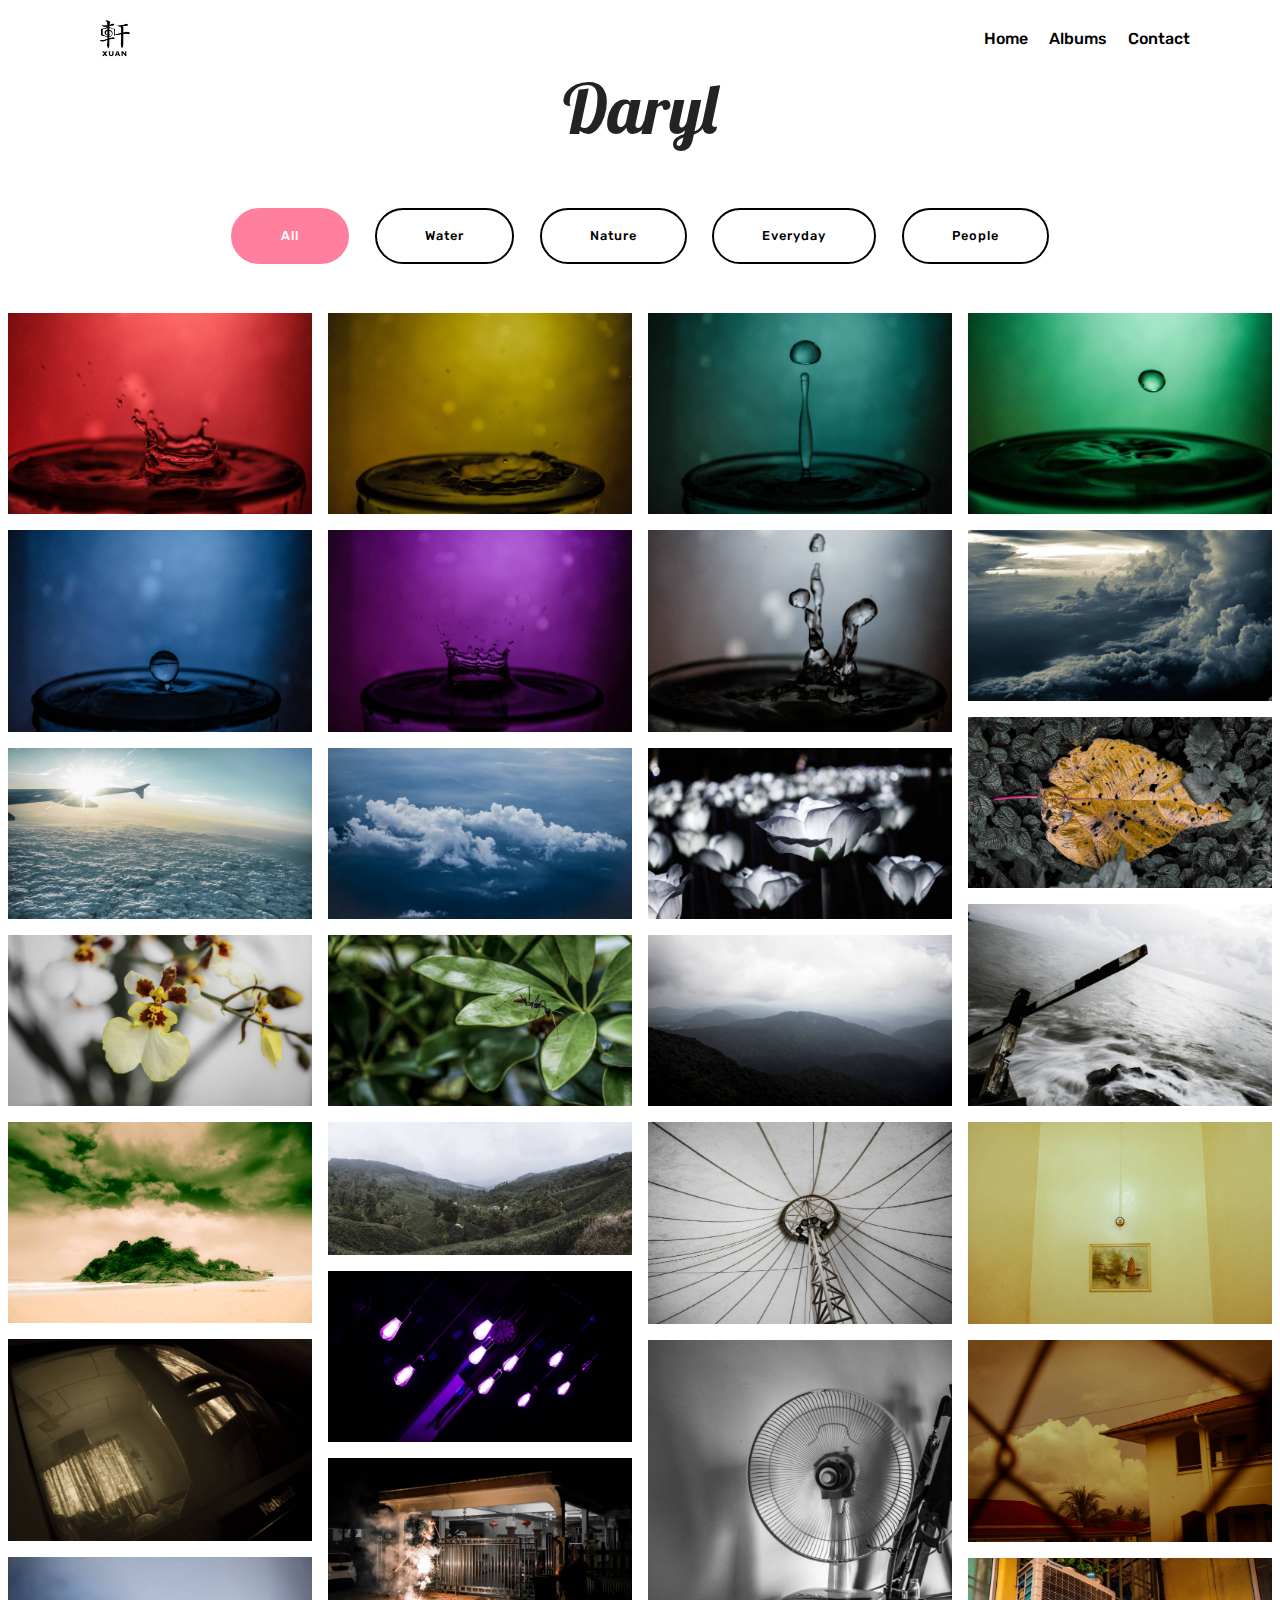
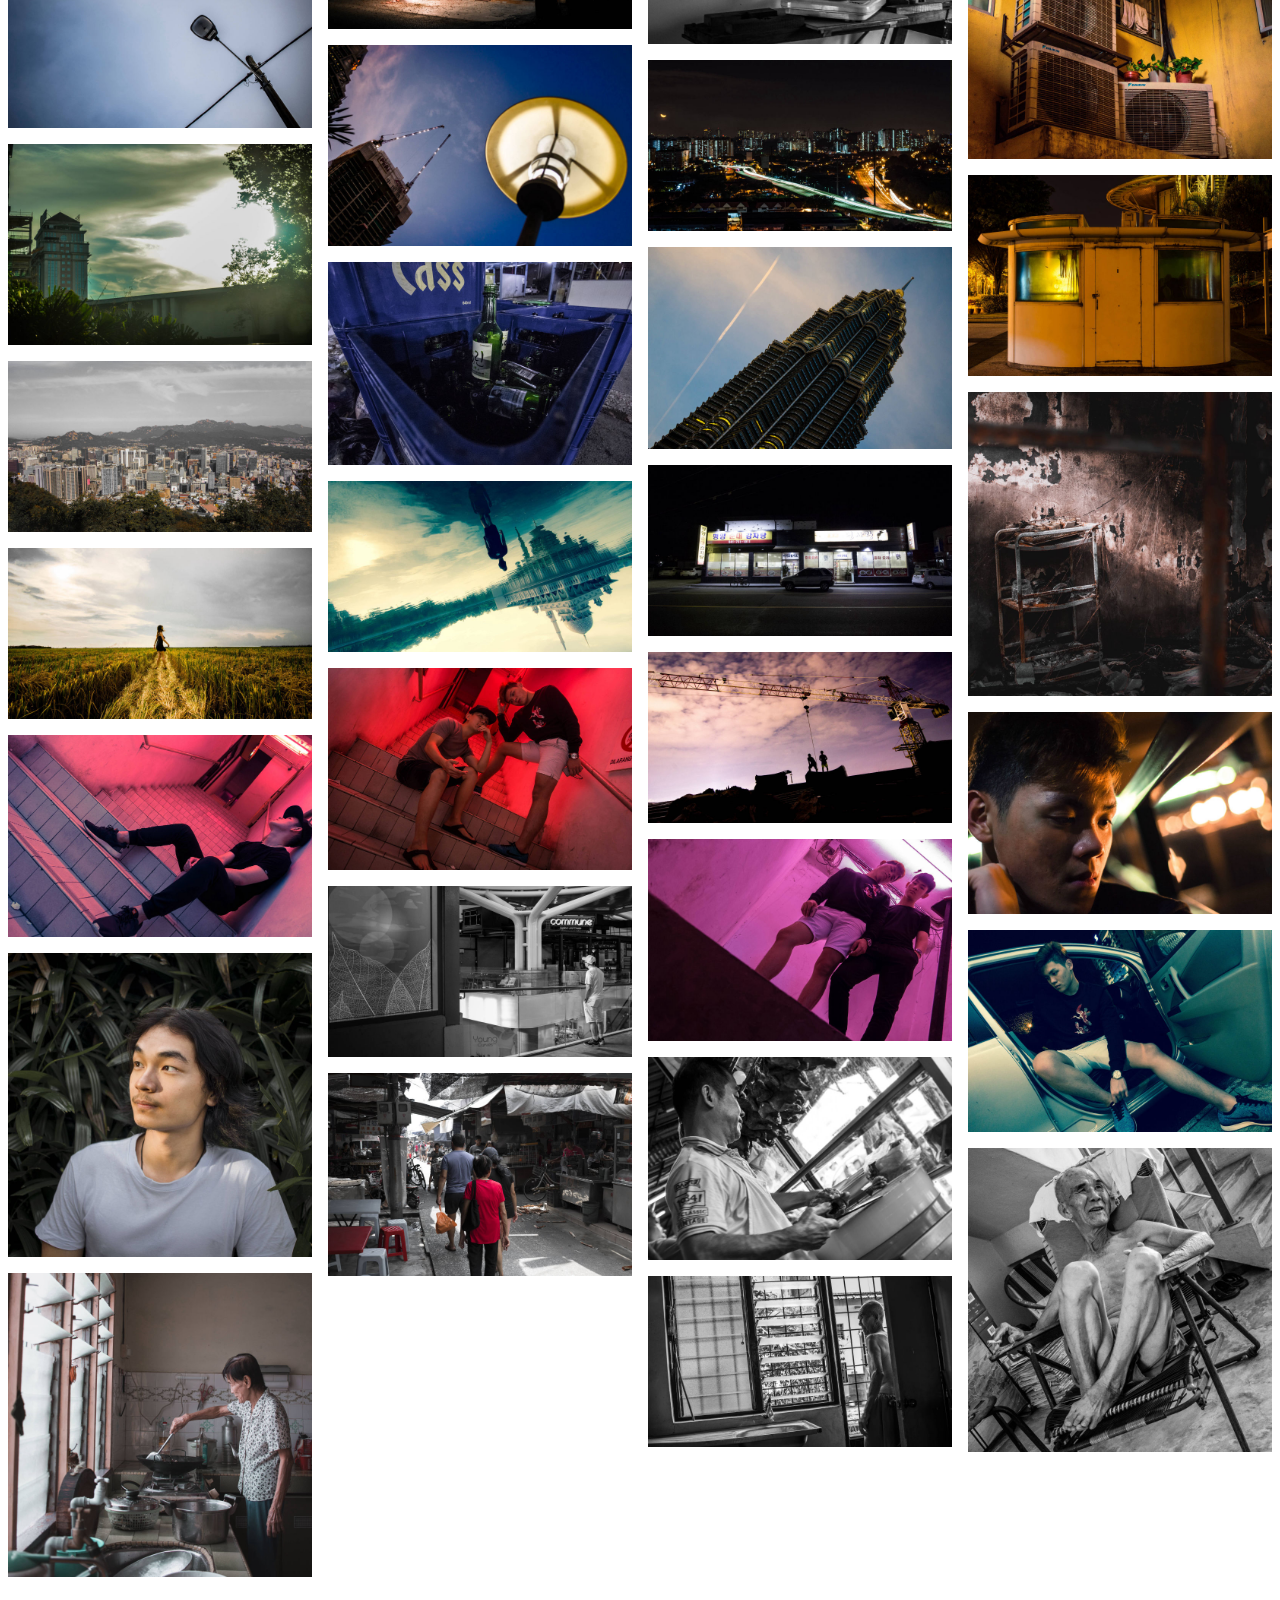
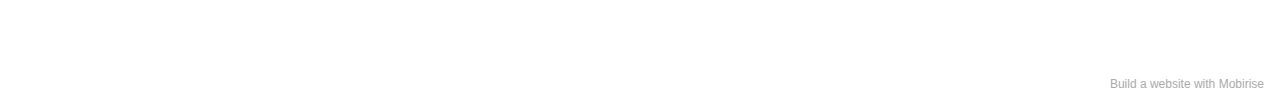
==== commit c3d6e32b: "create github pages" ====
--- a/page1.html
+++ b/page1.html
@@ -6,7 +6,7 @@
   <meta http-equiv="X-UA-Compatible" content="IE=edge">
   <meta name="generator" content="Mobirise v5.5.2, mobirise.com">
   <meta name="viewport" content="width=device-width, initial-scale=1, minimum-scale=1">
-  <link rel="shortcut icon" href="assets/images/-122x113.png" type="image/x-icon">
+  <link rel="shortcut icon" href="assets/images/logo-v1-black-copy-xaun-copy-140x121.png" type="image/x-icon">
   <meta name="description" content="Web Page Maker Description">
   
   
@@ -48,7 +48,7 @@
             <div class="navbar-brand">
                 <span class="navbar-logo">
                     <a href="index.html">
-                        <img src="assets/images/-122x113.png" alt="Mobirise" title="" style="height: 3.8rem;">
+                        <img src="assets/images/logo-v1-black-copy-xaun-copy-140x121.png" alt="Mobirise" title="" style="height: 3.8rem;">
                     </a>
                 </span>
                 
@@ -92,7 +92,7 @@
         <div><!-- Filter --><div class="mbr-gallery-filter container gallery-filter-active"><ul buttons="0"><li class="mbr-gallery-filter-all active"><a class="btn btn-md btn-black-outline display-7" href="">All</a></li></ul></div><!-- Gallery --><div class="mbr-gallery-row"><div class="mbr-gallery-layout-default"><div><div><div class="mbr-gallery-item mbr-gallery-item--p1" data-video-url="false" data-tags="Water"><div href="#lb-gallery2-10" data-slide-to="0" data-bs-slide-to="0" data-toggle="modal" data-bs-toggle="modal"><img src="assets/images/water-1-2000x1325-800x530.jpg" alt="" title=""><span class="icon-focus"></span></div></div><div class="mbr-gallery-item mbr-gallery-item--p1" data-video-url="false" data-tags="Water"><div href="#lb-gallery2-10" data-slide-to="1" data-bs-slide-to="1" data-toggle="modal" data-bs-toggle="modal"><img src="assets/images/water-2-2000x1325-800x530.jpg" alt="" title=""><span class="icon-focus"></span></div></div><div class="mbr-gallery-item mbr-gallery-item--p1" data-video-url="false" data-tags="Water"><div href="#lb-gallery2-10" data-slide-to="2" data-bs-slide-to="2" data-toggle="modal" data-bs-toggle="modal"><img src="assets/images/waterpic-4-2000x1325-800x530.jpg" alt="" title=""><span class="icon-focus"></span></div></div><div class="mbr-gallery-item mbr-gallery-item--p1" data-video-url="false" data-tags="Water"><div href="#lb-gallery2-10" data-slide-to="3" data-bs-slide-to="3" data-toggle="modal" data-bs-toggle="modal"><img src="assets/images/water-3-2000x1325-800x530.jpg" alt="" title=""><span class="icon-focus"></span></div></div><div class="mbr-gallery-item mbr-gallery-item--p1" data-video-url="false" data-tags="Water"><div href="#lb-gallery2-10" data-slide-to="4" data-bs-slide-to="4" data-toggle="modal" data-bs-toggle="modal"><img src="assets/images/waterpic-5-2000x1325-800x530.jpg" alt="" title=""><span class="icon-focus"></span></div></div><div class="mbr-gallery-item mbr-gallery-item--p1" data-video-url="false" data-tags="Water"><div href="#lb-gallery2-10" data-slide-to="5" data-bs-slide-to="5" data-toggle="modal" data-bs-toggle="modal"><img src="assets/images/water-6-2000x1325-800x530.jpg" alt="" title=""><span class="icon-focus"></span></div></div><div class="mbr-gallery-item mbr-gallery-item--p1" data-video-url="false" data-tags="Water"><div href="#lb-gallery2-10" data-slide-to="6" data-bs-slide-to="6" data-toggle="modal" data-bs-toggle="modal"><img src="assets/images/water-7-2000x1325-800x530.jpg" alt="" title=""><span class="icon-focus"></span></div></div><div class="mbr-gallery-item mbr-gallery-item--p1" data-video-url="false" data-tags="Nature"><div href="#lb-gallery2-10" data-slide-to="7" data-bs-slide-to="7" data-toggle="modal" data-bs-toggle="modal"><img src="assets/images/cloud-3-2000x1125-800x450.jpg" alt="" title=""><span class="icon-focus"></span></div></div><div class="mbr-gallery-item mbr-gallery-item--p1" data-video-url="false" data-tags="Nature"><div href="#lb-gallery2-10" data-slide-to="8" data-bs-slide-to="8" data-toggle="modal" data-bs-toggle="modal"><img src="assets/images/cloud-1-2000x1125-800x450.jpg" alt="" title=""><span class="icon-focus"></span></div></div><div class="mbr-gallery-item mbr-gallery-item--p1" data-video-url="false" data-tags="Nature"><div href="#lb-gallery2-10" data-slide-to="9" data-bs-slide-to="9" data-toggle="modal" data-bs-toggle="modal"><img src="assets/images/cloud-2-2000x1125-800x450.jpg" alt="" title=""><span class="icon-focus"></span></div></div><div class="mbr-gallery-item mbr-gallery-item--p1" data-video-url="false" data-tags="Nature"><div href="#lb-gallery2-10" data-slide-to="10" data-bs-slide-to="10" data-toggle="modal" data-bs-toggle="modal"><img src="assets/images/flower-1-2000x1125-800x450.jpg" alt="" title=""><span class="icon-focus"></span></div></div><div class="mbr-gallery-item mbr-gallery-item--p1" data-video-url="false" data-tags="Nature"><div href="#lb-gallery2-10" data-slide-to="11" data-bs-slide-to="11" data-toggle="modal" data-bs-toggle="modal"><img src="assets/images/flower-4-2000x1125-800x450.jpg" alt="" title=""><span class="icon-focus"></span></div></div><div class="mbr-gallery-item mbr-gallery-item--p1" data-video-url="false" data-tags="Nature"><div href="#lb-gallery2-10" data-slide-to="12" data-bs-slide-to="12" data-toggle="modal" data-bs-toggle="modal"><img src="assets/images/flower-3-2000x1125-800x450.jpg" alt="" title=""><span class="icon-focus"></span></div></div><div class="mbr-gallery-item mbr-gallery-item--p1" data-video-url="false" data-tags="Nature"><div href="#lb-gallery2-10" data-slide-to="13" data-bs-slide-to="13" data-toggle="modal" data-bs-toggle="modal"><img src="assets/images/flower-2-2000x1125-800x450.jpg" alt="" title=""><span class="icon-focus"></span></div></div><div class="mbr-gallery-item mbr-gallery-item--p1" data-video-url="false" data-tags="Nature"><div href="#lb-gallery2-10" data-slide-to="14" data-bs-slide-to="14" data-toggle="modal" data-bs-toggle="modal"><img src="assets/images/genting-53-2000x1125-800x450.jpg" alt="" title=""><span class="icon-focus"></span></div></div><div class="mbr-gallery-item mbr-gallery-item--p1" data-video-url="false" data-tags="Nature"><div href="#lb-gallery2-10" data-slide-to="15" data-bs-slide-to="15" data-toggle="modal" data-bs-toggle="modal"><img src="assets/images/tanjung-8-2000x1325-800x530.jpg" alt="" title=""><span class="icon-focus"></span></div></div><div class="mbr-gallery-item mbr-gallery-item--p1" data-video-url="false" data-tags="Nature"><div href="#lb-gallery2-10" data-slide-to="16" data-bs-slide-to="16" data-toggle="modal" data-bs-toggle="modal"><img src="assets/images/redang-12-2000x1325-800x530.jpg" alt="" title=""><span class="icon-focus"></span></div></div><div class="mbr-gallery-item mbr-gallery-item--p1" data-video-url="false" data-tags="Nature"><div href="#lb-gallery2-10" data-slide-to="17" data-bs-slide-to="17" data-toggle="modal" data-bs-toggle="modal"><img src="assets/images/genting-4-2000x875-800x350.jpg" alt="" title=""><span class="icon-focus"></span></div></div><div class="mbr-gallery-item mbr-gallery-item--p1" data-video-url="false" data-tags="Everyday"><div href="#lb-gallery2-10" data-slide-to="18" data-bs-slide-to="18" data-toggle="modal" data-bs-toggle="modal"><img src="assets/images/genting-68-2000x1333-800x533.jpg" alt="" title=""><span class="icon-focus"></span></div></div><div class="mbr-gallery-item mbr-gallery-item--p1" data-video-url="false" data-tags="Everyday"><div href="#lb-gallery2-10" data-slide-to="19" data-bs-slide-to="19" data-toggle="modal" data-bs-toggle="modal"><img src="assets/images/random-10-2000x1333-800x533.jpg" alt="" title=""><span class="icon-focus"></span></div></div><div class="mbr-gallery-item mbr-gallery-item--p1" data-video-url="false" data-tags="Everyday"><div href="#lb-gallery2-10" data-slide-to="20" data-bs-slide-to="20" data-toggle="modal" data-bs-toggle="modal"><img src="assets/images/night-21-2000x1325-800x530.jpg" alt="" title=""><span class="icon-focus"></span></div></div><div class="mbr-gallery-item mbr-gallery-item--p1" data-video-url="false" data-tags="Everyday"><div href="#lb-gallery2-10" data-slide-to="21" data-bs-slide-to="21" data-toggle="modal" data-bs-toggle="modal"><img src="assets/images/night-potraits-2-2000x1124-800x450.jpg" alt="" title=""><span class="icon-focus"></span></div></div><div class="mbr-gallery-item mbr-gallery-item--p1" data-video-url="false" data-tags="Everyday"><div href="#lb-gallery2-10" data-slide-to="22" data-bs-slide-to="22" data-toggle="modal" data-bs-toggle="modal"><img src="assets/images/cny2018-110-2000x2000-800x800.jpg" alt="" title=""><span class="icon-focus"></span></div></div><div class="mbr-gallery-item mbr-gallery-item--p1" data-video-url="false" data-tags="Everyday"><div href="#lb-gallery2-10" data-slide-to="23" data-bs-slide-to="23" data-toggle="modal" data-bs-toggle="modal"><img src="assets/images/basketball-37-2000x1325-800x530.jpg" alt="" title=""><span class="icon-focus"></span></div></div><div class="mbr-gallery-item mbr-gallery-item--p1" data-video-url="false" data-tags="Everyday"><div href="#lb-gallery2-10" data-slide-to="24" data-bs-slide-to="24" data-toggle="modal" data-bs-toggle="modal"><img src="assets/images/cny2018-117-2000x1125-800x450.jpg" alt="" title=""><span class="icon-focus"></span></div></div><div class="mbr-gallery-item mbr-gallery-item--p1" data-video-url="false" data-tags="Everyday"><div href="#lb-gallery2-10" data-slide-to="25" data-bs-slide-to="25" data-toggle="modal" data-bs-toggle="modal"><img src="assets/images/cny2018-120-2000x1125-800x450.jpg" alt="" title=""><span class="icon-focus"></span></div></div><div class="mbr-gallery-item mbr-gallery-item--p1" data-video-url="false" data-tags="Everyday"><div href="#lb-gallery2-10" data-slide-to="26" data-bs-slide-to="26" data-toggle="modal" data-bs-toggle="modal"><img src="assets/images/img-5264-2000x1125-800x450.jpg" alt="" title=""><span class="icon-focus"></span></div></div><div class="mbr-gallery-item mbr-gallery-item--p1" data-video-url="false" data-tags="Everyday"><div href="#lb-gallery2-10" data-slide-to="27" data-bs-slide-to="27" data-toggle="modal" data-bs-toggle="modal"><img src="assets/images/img-5279-2000x1325-800x530.jpg" alt="" title=""><span class="icon-focus"></span></div></div><div class="mbr-gallery-item mbr-gallery-item--p1" data-video-url="false" data-tags="Everyday"><div href="#lb-gallery2-10" data-slide-to="28" data-bs-slide-to="28" data-toggle="modal" data-bs-toggle="modal"><img src="assets/images/klcc-2-2000x1325-800x530.jpg" alt="" title=""><span class="icon-focus"></span></div></div><div class="mbr-gallery-item mbr-gallery-item--p1" data-video-url="false" data-tags="Everyday"><div href="#lb-gallery2-10" data-slide-to="29" data-bs-slide-to="29" data-toggle="modal" data-bs-toggle="modal"><img src="assets/images/klcc-4-2000x1325-800x530.jpg" alt="" title=""><span class="icon-focus"></span></div></div><div class="mbr-gallery-item mbr-gallery-item--p1" data-video-url="false" data-tags="Everyday"><div href="#lb-gallery2-10" data-slide-to="30" data-bs-slide-to="30" data-toggle="modal" data-bs-toggle="modal"><img src="assets/images/klcc-6-2000x1325-800x530.jpg" alt="" title=""><span class="icon-focus"></span></div></div><div class="mbr-gallery-item mbr-gallery-item--p1" data-video-url="false" data-tags="Everyday"><div href="#lb-gallery2-10" data-slide-to="31" data-bs-slide-to="31" data-toggle="modal" data-bs-toggle="modal"><img src="assets/images/putrajaya-8-2000x1325-800x530.jpg" alt="" title=""><span class="icon-focus"></span></div></div><div class="mbr-gallery-item mbr-gallery-item--p1" data-video-url="false" data-tags="Everyday"><div href="#lb-gallery2-10" data-slide-to="32" data-bs-slide-to="32" data-toggle="modal" data-bs-toggle="modal"><img src="assets/images/korea-1-of-1-2000x1125-800x450.jpg" alt="" title=""><span class="icon-focus"></span></div></div><div class="mbr-gallery-item mbr-gallery-item--p1" data-video-url="false" data-tags="Everyday"><div href="#lb-gallery2-10" data-slide-to="33" data-bs-slide-to="33" data-toggle="modal" data-bs-toggle="modal"><img src="assets/images/wmd-2018-14-2000x1333-800x533.jpg" alt="" title=""><span class="icon-focus"></span></div></div><div class="mbr-gallery-item mbr-gallery-item--p1" data-video-url="false" data-tags="Everyday"><div href="#lb-gallery2-10" data-slide-to="34" data-bs-slide-to="34" data-toggle="modal" data-bs-toggle="modal"><img src="assets/images/wmd-2018-13-2000x1125-800x450.jpg" alt="" title=""><span class="icon-focus"></span></div></div><div class="mbr-gallery-item mbr-gallery-item--p1" data-video-url="false" data-tags="Everyday"><div href="#lb-gallery2-10" data-slide-to="35" data-bs-slide-to="35" data-toggle="modal" data-bs-toggle="modal"><img src="assets/images/red-7-cr-2000x2000-800x800.jpg" alt="" title=""><span class="icon-focus"></span></div></div><div class="mbr-gallery-item mbr-gallery-item--p1" data-video-url="false" data-tags="People"><div href="#lb-gallery2-10" data-slide-to="36" data-bs-slide-to="36" data-toggle="modal" data-bs-toggle="modal"><img src="assets/images/sunset-40d0-2000x1125-800x450.jpg" alt="" title=""><span class="icon-focus"></span></div></div><div class="mbr-gallery-item mbr-gallery-item--p1" data-video-url="false" data-tags="People"><div href="#lb-gallery2-10" data-slide-to="37" data-bs-slide-to="37" data-toggle="modal" data-bs-toggle="modal"><img src="assets/images/putrajaya-12-2000x1125-800x450.jpg" alt="" title=""><span class="icon-focus"></span></div></div><div class="mbr-gallery-item mbr-gallery-item--p1" data-video-url="false" data-tags="People"><div href="#lb-gallery2-10" data-slide-to="38" data-bs-slide-to="38" data-toggle="modal" data-bs-toggle="modal"><img src="assets/images/explore-1-of-11-2000x1125-800x450.jpg" alt="" title=""><span class="icon-focus"></span></div></div><div class="mbr-gallery-item mbr-gallery-item--p1" data-video-url="false" data-tags="People"><div href="#lb-gallery2-10" data-slide-to="39" data-bs-slide-to="39" data-toggle="modal" data-bs-toggle="modal"><img src="assets/images/chai-2-2000x1325-800x530.jpg" alt="" title=""><span class="icon-focus"></span></div></div><div class="mbr-gallery-item mbr-gallery-item--p1" data-video-url="false" data-tags="People"><div href="#lb-gallery2-10" data-slide-to="40" data-bs-slide-to="40" data-toggle="modal" data-bs-toggle="modal"><img src="assets/images/random-2-2000x1333-800x533.jpg" alt="" title=""><span class="icon-focus"></span></div></div><div class="mbr-gallery-item mbr-gallery-item--p1" data-video-url="false" data-tags="People"><div href="#lb-gallery2-10" data-slide-to="41" data-bs-slide-to="41" data-toggle="modal" data-bs-toggle="modal"><img src="assets/images/random-9-2000x1333-800x533.jpg" alt="" title=""><span class="icon-focus"></span></div></div><div class="mbr-gallery-item mbr-gallery-item--p1" data-video-url="false" data-tags="People"><div href="#lb-gallery2-10" data-slide-to="42" data-bs-slide-to="42" data-toggle="modal" data-bs-toggle="modal"><img src="assets/images/random-8-2000x1333-800x533.jpg" alt="" title=""><span class="icon-focus"></span></div></div><div class="mbr-gallery-item mbr-gallery-item--p1" data-video-url="false" data-tags="People"><div href="#lb-gallery2-10" data-slide-to="43" data-bs-slide-to="43" data-toggle="modal" data-bs-toggle="modal"><img src="assets/images/random-6-2000x1333-800x533.jpg" alt="" title=""><span class="icon-focus"></span></div></div><div class="mbr-gallery-item mbr-gallery-item--p1" data-video-url="false" data-tags="People"><div href="#lb-gallery2-10" data-slide-to="44" data-bs-slide-to="44" data-toggle="modal" data-bs-toggle="modal"><img src="assets/images/angkasa-4-2000x2000-800x800.jpg" alt="" title=""><span class="icon-focus"></span></div></div><div class="mbr-gallery-item mbr-gallery-item--p1" data-video-url="false" data-tags="People"><div href="#lb-gallery2-10" data-slide-to="45" data-bs-slide-to="45" data-toggle="modal" data-bs-toggle="modal"><img src="assets/images/direction-7-2000x1125-800x450.jpg" alt="" title=""><span class="icon-focus"></span></div></div><div class="mbr-gallery-item mbr-gallery-item--p1" data-video-url="false" data-tags="People"><div href="#lb-gallery2-10" data-slide-to="46" data-bs-slide-to="46" data-toggle="modal" data-bs-toggle="modal"><img src="assets/images/cny2018-24-2000x1333-800x533.jpg" alt="" title=""><span class="icon-focus"></span></div></div><div class="mbr-gallery-item mbr-gallery-item--p1" data-video-url="false" data-tags="People"><div href="#lb-gallery2-10" data-slide-to="47" data-bs-slide-to="47" data-toggle="modal" data-bs-toggle="modal"><img src="assets/images/cny2018-106-cr-2000x2000-800x800.jpg" alt="" title=""><span class="icon-focus"></span></div></div><div class="mbr-gallery-item mbr-gallery-item--p1" data-video-url="false" data-tags="People"><div href="#lb-gallery2-10" data-slide-to="48" data-bs-slide-to="48" data-toggle="modal" data-bs-toggle="modal"><img src="assets/images/red-6-cr-2000x2000-800x800.jpg" alt="" title=""><span class="icon-focus"></span></div></div><div class="mbr-gallery-item mbr-gallery-item--p1" data-video-url="false" data-tags="People"><div href="#lb-gallery2-10" data-slide-to="49" data-bs-slide-to="49" data-toggle="modal" data-bs-toggle="modal"><img src="assets/images/grandmom-14-2000x1333-800x533.jpg" alt="" title=""><span class="icon-focus"></span></div></div><div class="mbr-gallery-item mbr-gallery-item--p1" data-video-url="false" data-tags="People"><div href="#lb-gallery2-10" data-slide-to="50" data-bs-slide-to="50" data-toggle="modal" data-bs-toggle="modal"><img src="assets/images/cny2018-107-2000x1125-800x450.jpg" alt="" title=""><span class="icon-focus"></span></div></div></div></div><div class="clearfix"></div></div></div><!-- Lightbox --><div data-app-prevent-settings="" class="mbr-slider modal fade carousel slide" tabindex="-1" data-keyboard="true" data-bs-keyboard="true" data-interval="false" data-bs-interval="false" id="lb-gallery2-10"><div class="modal-dialog"><div class="modal-content"><div class="modal-body"><div class="carousel-inner"><div class="carousel-item"><img src="assets/images/water-1-2000x1325.jpg" alt="" title=""></div><div class="carousel-item"><img src="assets/images/water-2-2000x1325.jpg" alt="" title=""></div><div class="carousel-item"><img src="assets/images/waterpic-4-2000x1325.jpg" alt="" title=""></div><div class="carousel-item"><img src="assets/images/water-3-2000x1325.jpg" alt="" title=""></div><div class="carousel-item"><img src="assets/images/waterpic-5-2000x1325.jpg" alt="" title=""></div><div class="carousel-item"><img src="assets/images/water-6-2000x1325.jpg" alt="" title=""></div><div class="carousel-item"><img src="assets/images/water-7-2000x1325.jpg" alt="" title=""></div><div class="carousel-item"><img src="assets/images/cloud-3-2000x1125.jpg" alt="" title=""></div><div class="carousel-item"><img src="assets/images/cloud-1-2000x1125.jpg" alt="" title=""></div><div class="carousel-item"><img src="assets/images/cloud-2-2000x1125.jpg" alt="" title=""></div><div class="carousel-item"><img src="assets/images/flower-1-2000x1125.jpg" alt="" title=""></div><div class="carousel-item"><img src="assets/images/flower-4-2000x1125.jpg" alt="" title=""></div><div class="carousel-item"><img src="assets/images/flower-3-2000x1125.jpg" alt="" title=""></div><div class="carousel-item"><img src="assets/images/flower-2-2000x1125.jpg" alt="" title=""></div><div class="carousel-item"><img src="assets/images/genting-53-2000x1125.jpg" alt="" title=""></div><div class="carousel-item"><img src="assets/images/tanjung-8-2000x1325.jpg" alt="" title=""></div><div class="carousel-item"><img src="assets/images/redang-12-2000x1325.jpg" alt="" title=""></div><div class="carousel-item"><img src="assets/images/genting-4-2000x875.jpg" alt="" title=""></div><div class="carousel-item"><img src="assets/images/genting-68-2000x1333.jpg" alt="" title=""></div><div class="carousel-item"><img src="assets/images/random-10-2000x1333.jpg" alt="" title=""></div><div class="carousel-item"><img src="assets/images/night-21-2000x1325.jpg" alt="" title=""></div><div class="carousel-item"><img src="assets/images/night-potraits-2-2000x1124.jpg" alt="" title=""></div><div class="carousel-item"><img src="assets/images/cny2018-110-2000x2000.jpg" alt="" title=""></div><div class="carousel-item"><img src="assets/images/basketball-37-2000x1325.jpg" alt="" title=""></div><div class="carousel-item"><img src="assets/images/cny2018-117-2000x1125.jpg" alt="" title=""></div><div class="carousel-item"><img src="assets/images/cny2018-120-2000x1125.jpg" alt="" title=""></div><div class="carousel-item"><img src="assets/images/img-5264-2000x1125.jpg" alt="" title=""></div><div class="carousel-item"><img src="assets/images/img-5279-2000x1325.jpg" alt="" title=""></div><div class="carousel-item"><img src="assets/images/klcc-2-2000x1325.jpg" alt="" title=""></div><div class="carousel-item"><img src="assets/images/klcc-4-2000x1325.jpg" alt="" title=""></div><div class="carousel-item"><img src="assets/images/klcc-6-2000x1325.jpg" alt="" title=""></div><div class="carousel-item"><img src="assets/images/putrajaya-8-2000x1325.jpg" alt="" title=""></div><div class="carousel-item"><img src="assets/images/korea-1-of-1-2000x1125.jpg" alt="" title=""></div><div class="carousel-item"><img src="assets/images/wmd-2018-14-2000x1333.jpg" alt="" title=""></div><div class="carousel-item"><img src="assets/images/wmd-2018-13-2000x1125.jpg" alt="" title=""></div><div class="carousel-item"><img src="assets/images/red-7-cr-2000x2000.jpg" alt="" title=""></div><div class="carousel-item"><img src="assets/images/sunset-40d0-2000x1125.jpg" alt="" title=""></div><div class="carousel-item"><img src="assets/images/putrajaya-12-2000x1125.jpg" alt="" title=""></div><div class="carousel-item"><img src="assets/images/explore-1-of-11-2000x1125.jpg" alt="" title=""></div><div class="carousel-item"><img src="assets/images/chai-2-2000x1325.jpg" alt="" title=""></div><div class="carousel-item"><img src="assets/images/random-2-2000x1333.jpg" alt="" title=""></div><div class="carousel-item"><img src="assets/images/random-9-2000x1333.jpg" alt="" title=""></div><div class="carousel-item"><img src="assets/images/random-8-2000x1333.jpg" alt="" title=""></div><div class="carousel-item"><img src="assets/images/random-6-2000x1333.jpg" alt="" title=""></div><div class="carousel-item"><img src="assets/images/angkasa-4-2000x2000.jpg" alt="" title=""></div><div class="carousel-item"><img src="assets/images/direction-7-2000x1125.jpg" alt="" title=""></div><div class="carousel-item"><img src="assets/images/cny2018-24-2000x1333.jpg" alt="" title=""></div><div class="carousel-item"><img src="assets/images/cny2018-106-cr-2000x2000.jpg" alt="" title=""></div><div class="carousel-item"><img src="assets/images/red-6-cr-2000x2000.jpg" alt="" title=""></div><div class="carousel-item"><img src="assets/images/grandmom-14-2000x1333.jpg" alt="" title=""></div><div class="carousel-item active"><img src="assets/images/cny2018-107-2000x1125.jpg" alt="" title=""></div></div><a class="carousel-control carousel-control-prev" role="button" data-slide="prev" data-bs-slide="prev" href="#lb-gallery2-10"><span class="mbri-left mbr-iconfont" aria-hidden="true"></span><span class="sr-only visually-hidden">Previous</span></a><a class="carousel-control carousel-control-next" role="button" data-slide="next" data-bs-slide="next" href="#lb-gallery2-10"><span class="mbri-right mbr-iconfont" aria-hidden="true"></span><span class="sr-only visually-hidden">Next</span></a><a class="close" href="#" role="button" data-dismiss="modal" data-bs-dismiss="modal"><span class="sr-only visually-hidden">Close</span></a></div></div></div></div></div>
     </div>
 
-</section><section style="background-color: #fff; font-family: -apple-system, BlinkMacSystemFont, 'Segoe UI', 'Roboto', 'Helvetica Neue', Arial, sans-serif; color:#aaa; font-size:12px; padding: 0; align-items: center; display: flex;"><a href="https://mobirise.site/k" style="flex: 1 1; height: 3rem; padding-left: 1rem;"></a><p style="flex: 0 0 auto; margin:0; padding-right:1rem;">Page <a href="https://mobirise.site/f" style="color:#aaa;">was made</a> with Mobirise</p></section><script src="assets/popper/popper.min.js"></script>  <script src="assets/web/assets/jquery/jquery.min.js"></script>  <script src="assets/bootstrap/js/bootstrap.min.js"></script>  <script src="assets/tether/tether.min.js"></script>  <script src="assets/smoothscroll/smooth-scroll.js"></script>  <script src="assets/dropdown/js/nav-dropdown.js"></script>  <script src="assets/dropdown/js/navbar-dropdown.js"></script>  <script src="assets/touchswipe/jquery.touch-swipe.min.js"></script>  <script src="assets/masonry/masonry.pkgd.min.js"></script>  <script src="assets/imagesloaded/imagesloaded.pkgd.min.js"></script>  <script src="assets/bootstrapcarouselswipe/bootstrap-carousel-swipe.js"></script>  <script src="assets/vimeoplayer/jquery.mb.vimeo_player.js"></script>  <script src="assets/theme/js/script.js"></script>  <script src="assets/gallery/player.min.js"></script>  <script src="assets/gallery/script.js"></script>  <script src="assets/slidervideo/script.js"></script>  
+</section><section style="background-color: #fff; font-family: -apple-system, BlinkMacSystemFont, 'Segoe UI', 'Roboto', 'Helvetica Neue', Arial, sans-serif; color:#aaa; font-size:12px; padding: 0; align-items: center; display: flex;"><a href="https://mobirise.site/h" style="flex: 1 1; height: 3rem; padding-left: 1rem;"></a><p style="flex: 0 0 auto; margin:0; padding-right:1rem;">Build a website with <a href="https://mobirise.site/z" style="color:#aaa;">Mobirise</a></p></section><script src="assets/popper/popper.min.js"></script>  <script src="assets/web/assets/jquery/jquery.min.js"></script>  <script src="assets/bootstrap/js/bootstrap.min.js"></script>  <script src="assets/tether/tether.min.js"></script>  <script src="assets/smoothscroll/smooth-scroll.js"></script>  <script src="assets/dropdown/js/nav-dropdown.js"></script>  <script src="assets/dropdown/js/navbar-dropdown.js"></script>  <script src="assets/touchswipe/jquery.touch-swipe.min.js"></script>  <script src="assets/masonry/masonry.pkgd.min.js"></script>  <script src="assets/imagesloaded/imagesloaded.pkgd.min.js"></script>  <script src="assets/bootstrapcarouselswipe/bootstrap-carousel-swipe.js"></script>  <script src="assets/vimeoplayer/jquery.mb.vimeo_player.js"></script>  <script src="assets/theme/js/script.js"></script>  <script src="assets/gallery/player.min.js"></script>  <script src="assets/gallery/script.js"></script>  <script src="assets/slidervideo/script.js"></script>  
   
   
 </body>
